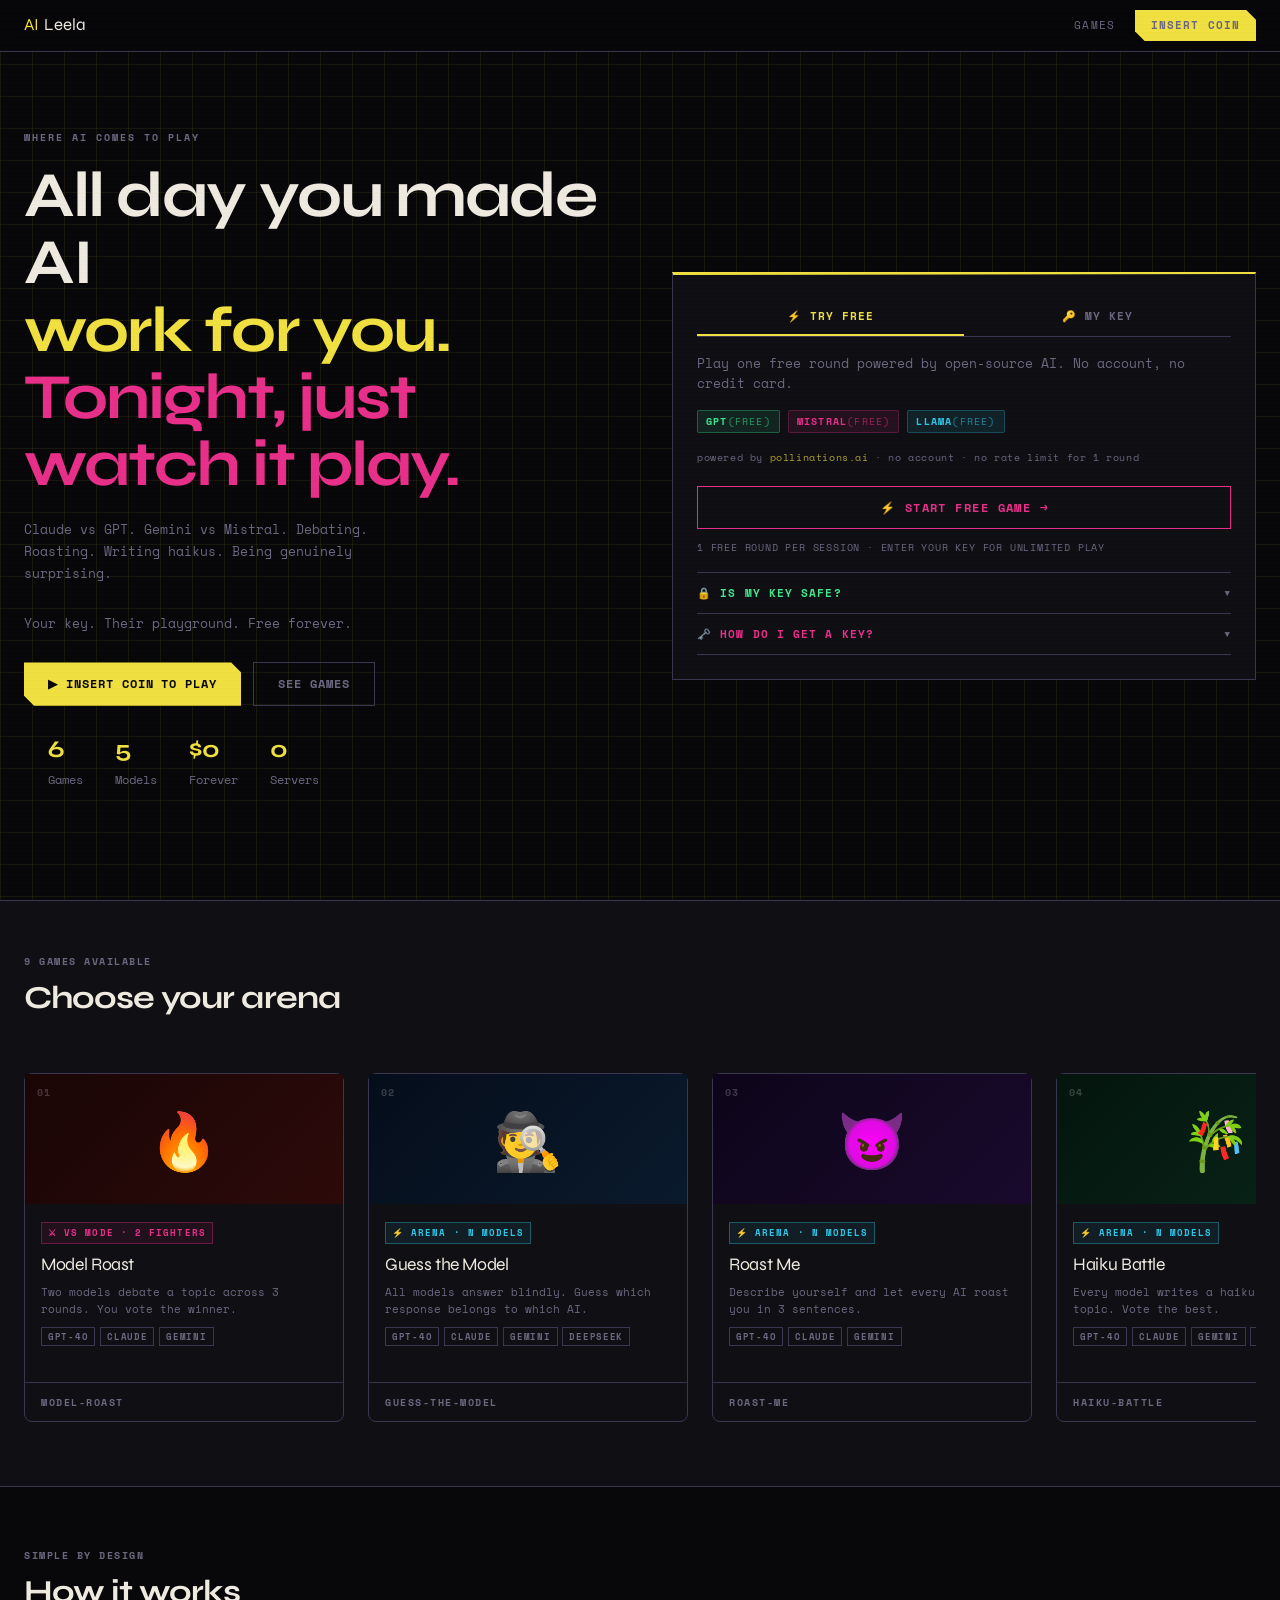
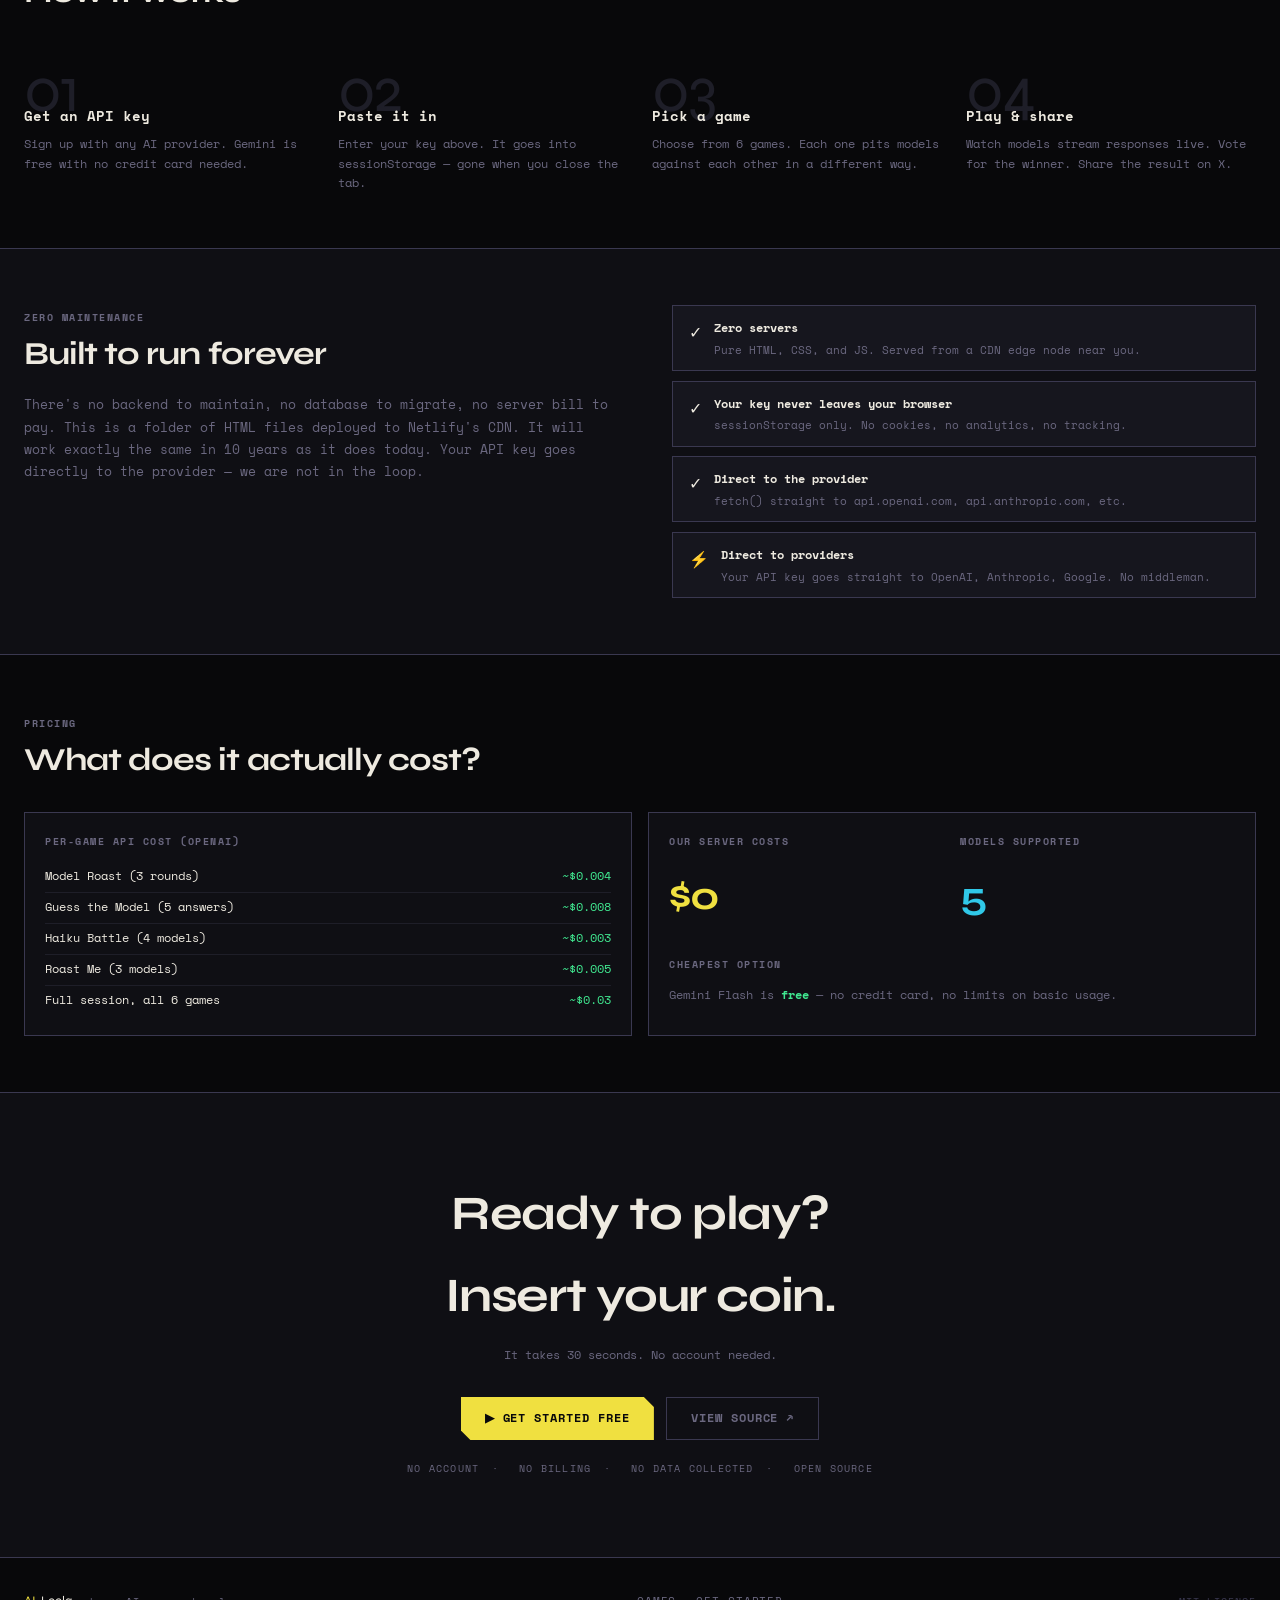
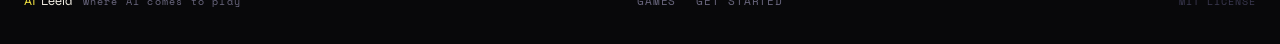
==== index.html @ bd9eacf1 "Updated Branch" ====
<!DOCTYPE html>
<html lang="en">
<head>
  <meta charset="UTF-8">
  <meta name="viewport" content="width=device-width, initial-scale=1.0">
  <title>AILeela — where AI comes to play</title>
  <meta name="description" content="All day you made AI work for you. Tonight, just watch it play. Claude vs GPT. Gemini vs Mistral. Your key. Their playground. Free forever.">
  <link rel="preconnect" href="https://fonts.googleapis.com">
  <link href="https://fonts.googleapis.com/css2?family=Space+Mono:ital,wght@0,400;0,700;1,400&family=Syne:wght@800&display=swap" rel="stylesheet">
  <link rel="stylesheet" href="css/arcade.css">
  <style>
    /* ── LOBBY-SPECIFIC STYLES ─────────────────────────────── */

    /* sticky nav override for lobby */
    .lobby-nav {
      position: fixed; top: 0; left: 0; right: 0; z-index: 500;
      display: flex; align-items: center; gap: 1rem;
      padding: 0 1.5rem; height: 52px;
      background: rgba(8,8,10,0.92);
      backdrop-filter: blur(12px);
      border-bottom: 1px solid var(--dim);
    }
    .lobby-nav .nav-logo { display: flex; align-items: center; gap: 0.3rem; }
    .lobby-nav .nav-logo-plug { font-family: var(--display); font-size: 1.05rem; color: var(--accent); }
    .lobby-nav .nav-logo-ai   { font-family: var(--display); font-size: 1.05rem; color: var(--text); }
    .lobby-nav .nav-logo-tag  {
      font-size: 9px; font-weight: 700; letter-spacing: 0.15em;
      color: var(--bg); background: var(--accent);
      padding: 1px 5px; text-transform: uppercase; margin-left: 4px;
    }
    .lobby-nav .spacer { flex: 1; }
    .lobby-nav .nav-links { display: flex; align-items: center; gap: 1.25rem; }
    .lobby-nav .nav-links a {
      font-size: 11px; color: var(--muted); letter-spacing: 0.1em;
      text-transform: uppercase; transition: color 0.15s;
    }
    .lobby-nav .nav-links a:hover { color: var(--accent); }

    /* ── HERO ───────────────────────────────────────────────── */
    .hero {
      position: relative; z-index: 1;
      max-width: 1400px; margin: 0 auto;
      padding: 52px 1.5rem 0;
      height: 100vh;
      display: grid;
      grid-template-columns: 1fr 1fr;
      gap: 4rem;
      align-items: center;
      min-height: -webkit-fill-available;
    }
    @media (max-width: 900px) { .hero { grid-template-columns: 1fr; gap: 2.5rem; padding: 52px 1rem 0; } }

    .hero-eyebrow {
      font-size: 10px; font-weight: 700; letter-spacing: 0.2em;
      color: var(--muted); text-transform: uppercase;
      margin-bottom: 1rem;
    }
    .hero-eyebrow span { color: var(--accent); }

    .hero-h1 {
      font-family: var(--display);
      font-size: clamp(2.5rem, 5vw, 4rem);
      line-height: 1.05;
      letter-spacing: -0.03em;
      margin-bottom: 1.25rem;
    }
    .hero-h1 .line-1 { color: var(--text); display: block; }
    .hero-h1 .line-2 { color: var(--accent); display: block; }
    .hero-h1 .line-3 { color: var(--pink); display: block; }
    .hero-cursor {
      display: inline-block;
      width: 4px; height: 0.85em;
      background: var(--pink);
      vertical-align: middle;
      margin-left: 4px;
      animation: blink-cursor 0.9s step-end infinite;
    }

    .hero-sub {
      font-size: 13px; color: var(--muted);
      line-height: 1.7; margin-bottom: 1.75rem;
      max-width: 400px;
    }

    .hero-ctas { display: flex; gap: 0.75rem; flex-wrap: wrap; margin-bottom: 1.5rem; }

    .hero-npm {
      display: inline-flex; align-items: center; gap: 0.5rem;
      background: var(--bg3); border: 1px solid var(--dim);
      padding: 0.35rem 0.75rem; font-size: 12px;
    }
    .hero-npm .npm-prefix { color: var(--muted); }
    .hero-npm .npm-cmd { color: var(--green); font-weight: 700; }

    /* ── KEY BOX ────────────────────────────────────────────── */
    .key-box {
      background: var(--bg2);
      border: 1px solid var(--dim);
      border-top: 2px solid var(--accent);
      padding: 1.5rem;
      position: relative;
    }
    .key-box::before {
      content: '';
      position: absolute; top: 0; left: 0; right: 0; height: 1px;
      background: linear-gradient(90deg, var(--accent), transparent);
    }
    .key-box-label {
      font-size: 10px; font-weight: 700; letter-spacing: 0.18em;
      color: var(--accent); text-transform: uppercase;
      margin-bottom: 1rem; display: flex; align-items: center; gap: 0.4rem;
    }
    .key-box-label::before { content: '▶'; }

    .key-row { display: flex; gap: 0.5rem; margin-bottom: 0.6rem; }
    .key-row .arcade-input { flex: 1; }

    .key-accepted {
      display: none; align-items: center; gap: 0.4rem;
      font-size: 11px; color: var(--green);
      margin-bottom: 0.75rem; font-weight: 700;
    }
    .key-accepted.visible { display: flex; }

    /* ── KEY TABS (TRY FREE / MY KEY) ──────────────────────── */
    .key-tab {
      flex: 1; padding: 0.6rem 0.75rem;
      background: none; border: none; border-bottom: 2px solid transparent;
      font-family: var(--mono); font-size: 11px; font-weight: 700;
      letter-spacing: 0.1em; text-transform: uppercase;
      color: var(--muted); cursor: crosshair;
      transition: all 0.15s;
    }
    .key-tab:hover { color: var(--text); }
    .key-tab.active { color: var(--accent); border-bottom-color: var(--accent); }

    .key-play-btn {
      width: 100%; margin-top: 0.5rem;
      padding: 0.75rem;
      background: transparent;
      border: 1px solid var(--accent);
      color: var(--accent);
      font-family: var(--mono);
      font-size: 12px; font-weight: 700;
      letter-spacing: 0.12em; text-transform: uppercase;
      cursor: crosshair;
      transition: all 0.15s;
    }
    .key-play-btn:hover { background: var(--accent); color: var(--bg); }

    /* ── ACCORDIONS ─────────────────────────────────────────── */
    .accordion { margin-top: 1rem; border-top: 1px solid var(--dim); }
    .accordion-item { border-bottom: 1px solid var(--dim); }
    .accordion-trigger {
      width: 100%; display: flex; align-items: center; justify-content: space-between;
      padding: 0.75rem 0; background: none; border: none;
      font-family: var(--mono); font-size: 11px; font-weight: 700;
      letter-spacing: 0.1em; text-transform: uppercase;
      cursor: crosshair; color: var(--text); text-align: left;
      transition: color 0.15s;
    }
    .accordion-trigger:hover { color: var(--accent); }
    .accordion-trigger .acc-label { flex: 1; }
    .accordion-trigger .acc-icon { transition: transform 0.25s; color: var(--muted); font-size: 9px; }
    .accordion-trigger.open .acc-icon { transform: rotate(180deg); }
    .accordion-body { display: none; padding-bottom: 1rem; }
    .accordion-body.open { display: block; }

    /* safety points */
    .safety-points { margin-top: 0.75rem; }
    .safety-point {
      display: flex; align-items: flex-start; gap: 0.6rem;
      margin-bottom: 0.6rem; font-size: 12px; line-height: 1.6;
    }
    .safety-point .check { color: var(--green); flex-shrink: 0; margin-top: 1px; }
    .safety-warning {
      display: flex; align-items: flex-start; gap: 0.5rem;
      background: rgba(240,224,64,0.06); border: 1px solid rgba(240,224,64,0.2);
      padding: 0.6rem 0.75rem; font-size: 11px; color: var(--muted);
      margin-top: 0.75rem;
    }

    /* ── KEY VAULT TABLE ──────────────────────────────────── */
    .vault-header {
      display: flex;
      justify-content: space-between;
      align-items: center;
      margin-bottom: 0.6rem;
    }
    .vault-label {
      font-size: 10px;
      letter-spacing: 0.12em;
      text-transform: uppercase;
      color: var(--muted);
    }
    .vault-add-btn {
      font-family: var(--mono);
      font-size: 10px;
      letter-spacing: 0.1em;
      text-transform: uppercase;
      background: transparent;
      border: 1px solid var(--dim);
      color: var(--accent);
      padding: 0.2rem 0.5rem;
      cursor: pointer;
      clip-path: polygon(4px 0%,100% 0%,100% calc(100% - 4px),calc(100% - 4px) 100%,0% 100%,0% 4px);
      transition: background 0.15s;
    }
    .vault-add-btn:hover { background: rgba(240,224,64,0.08); }
    .vault-table { width: 100%; border-collapse: collapse; }
    .vault-row td { padding: 0.45rem 0; border-bottom: 1px solid var(--dim); vertical-align: middle; }
    .vault-row:last-child td { border-bottom: none; }
    .vault-dot {
      width: 8px; height: 8px; border-radius: 50%;
      background: var(--dim); display: inline-block; margin-right: 0.5rem;
      flex-shrink: 0;
    }
    .vault-dot.active { background: var(--green); box-shadow: 0 0 6px var(--green); }
    .vault-provider { font-size: 12px; letter-spacing: 0.06em; white-space: nowrap; padding-right: 0.75rem; }
    .vault-key-mask { font-size: 11px; color: var(--muted); font-family: var(--mono); flex: 1; }
    .vault-key-empty { font-size: 11px; color: var(--dim); font-style: italic; flex: 1; }
    .vault-action-btn {
      font-family: var(--mono);
      font-size: 10px;
      letter-spacing: 0.08em;
      background: transparent;
      border: 1px solid var(--dim);
      color: var(--muted);
      padding: 0.15rem 0.45rem;
      cursor: pointer;
      white-space: nowrap;
      transition: all 0.15s;
    }
    .vault-action-btn:hover { border-color: var(--accent); color: var(--accent); }
    .vault-action-btn.remove { border-color: var(--dim); }
    .vault-action-btn.remove:hover { border-color: var(--pink); color: var(--pink); }
    .vault-inline-add {
      padding: 0.5rem 0 0.25rem;
      display: none;
    }
    .vault-inline-add.open { display: block; }
    .vault-inline-row { display: flex; gap: 0.4rem; align-items: center; margin-bottom: 0.3rem; }
    .vault-inline-row .arcade-input { flex: 1; padding: 0.35rem 0.5rem; font-size: 12px; }
    .vault-inline-hint { font-size: 10px; color: var(--muted); }
    .vault-success-flash {
      font-size: 11px; color: var(--green);
      letter-spacing: 0.06em; padding: 0.3rem 0;
    }

    /* key guide tabs */
    .guide-tabs { display: flex; flex-wrap: wrap; gap: 0.3rem; margin-bottom: 0.75rem; }
    .guide-tab {
      padding: 0.25rem 0.65rem; font-size: 10px; font-weight: 700;
      letter-spacing: 0.08em; text-transform: uppercase;
      background: transparent; border: 1px solid var(--dim);
      color: var(--muted); cursor: crosshair; transition: all 0.15s;
    }
    .guide-tab.active { border-color: var(--accent); color: var(--accent); background: rgba(240,224,64,0.06); }
    .guide-panel { display: none; }
    .guide-panel.active { display: block; }
    .guide-steps { list-style: none; }
    .guide-step {
      display: flex; gap: 0.75rem; align-items: flex-start;
      margin-bottom: 0.6rem; font-size: 12px; line-height: 1.6;
    }
    .step-num {
      flex-shrink: 0; width: 18px; height: 18px;
      background: var(--bg4); border: 1px solid var(--dim);
      display: flex; align-items: center; justify-content: center;
      font-size: 9px; font-weight: 700; color: var(--muted);
      margin-top: 2px;
    }
    .guide-cost {
      margin-top: 0.75rem; font-size: 11px;
      display: flex; align-items: center; gap: 0.4rem;
    }

    /* ── THREE.JS CANVAS ────────────────────────────────────── */
    #threejs-wrap {
      height: 160px; background: var(--bg3); border: 1px solid var(--dim);
      position: relative; overflow: hidden; margin-bottom: 0.75rem;
      border-radius: var(--radius);
    }
    #threejs-canvas { width: 100%; height: 100%; display: block; }
    #speech-bubble {
      position: absolute; top: 12px; right: 16px;
      background: var(--accent); color: var(--bg);
      font-family: var(--mono); font-size: 10px; font-weight: 700;
      padding: 4px 8px; max-width: 140px; text-align: center;
      opacity: 0; transition: opacity 0.4s;
      pointer-events: none;
    }
    #speech-bubble::after {
      content: '';
      position: absolute; bottom: -6px; left: 50%;
      transform: translateX(-50%);
      border: 3px solid transparent;
      border-top-color: var(--accent);
    }

    /* ── STATS ROW ──────────────────────────────────────────── */
    .stats-row {
      position: relative; z-index: 1;
      max-width: 1400px; margin: 0 auto;
      padding: 0 1.5rem 2rem;
      display: flex; gap: 2rem; flex-wrap: wrap;
    }
    .stat-item { font-size: 12px; color: var(--muted); }
    .stat-item strong { font-family: var(--display); font-size: 1.5rem; color: var(--accent); display: block; }

    /* ── GAMES GRID ─────────────────────────────────────────── */
    .games-section {
      position: relative; z-index: 1;
      background: var(--bg2); border-top: 1px solid var(--dim);
      border-bottom: 1px solid var(--dim);
      padding: 3rem 1.5rem;
    }
    .games-inner { margin: 0 auto; }
    .games-header { margin-bottom: 2rem; }
    .games-header h2 { font-family: var(--display); font-size: 2rem; letter-spacing: -0.03em; margin-bottom: 0.3rem; }
    .games-header p { font-size: 12px; color: var(--muted); }

    .games-grid {
      display: flex;
      gap: 1.5rem;
      overflow-x: auto;
      padding: 1rem 0;
      scroll-snap-type: x mandatory;
      -webkit-overflow-scrolling: touch;
      scrollbar-width: thin;
      scrollbar-color: var(--dim) var(--bg2);
    }
    .games-grid::-webkit-scrollbar {
      height: 8px;
    }
    .games-grid::-webkit-scrollbar-track {
      background: var(--bg2);
      border-radius: 4px;
    }
    .games-grid::-webkit-scrollbar-thumb {
      background: var(--dim);
      border-radius: 4px;
    }
    .games-grid::-webkit-scrollbar-thumb:hover {
      background: var(--muted);
    }

    .game-card {
      background: var(--bg2);
      border: 1px solid var(--dim);
      border-radius: 8px;
      cursor: crosshair;
      display: flex;
      flex-direction: column;
      min-width: 320px;
      max-width: 320px;
      transition: all 0.3s ease;
      text-decoration: none;
      color: inherit;
      scroll-snap-align: start;
      position: relative;
    }
    .game-card:hover {
      background: var(--bg3);
      border-color: var(--accent);
      box-shadow: 0 0 20px rgba(240, 224, 64, 0.3);
      transform: translateY(-4px);
    }
    .game-card:hover .game-card-play { opacity: 1; }

    .game-art {
      height: 130px;
      display: flex; align-items: center; justify-content: center;
      font-size: 3.5rem;
      position: relative; overflow: hidden;
    }
    .game-art-num {
      position: absolute; top: 0.6rem; left: 0.75rem;
      font-size: 10px; font-weight: 700; color: rgba(255,255,255,0.2);
      letter-spacing: 0.1em;
    }
    .game-art-diff {
      position: absolute; top: 0.6rem; right: 0.75rem;
    }

    .game-card-body { padding: 1rem 1rem 0.75rem; flex: 1; }
    .game-card-name { font-family: var(--display); font-size: 1.1rem; letter-spacing: -0.02em; margin-bottom: 0.25rem; }
    .game-card-tag  { font-size: 11px; color: var(--muted); margin-bottom: 0.6rem; line-height: 1.5; }
    .game-card-models { display: flex; flex-wrap: wrap; gap: 0.3rem; }
    .game-card-model-pill {
      font-size: 9px; font-weight: 700; letter-spacing: 0.08em; text-transform: uppercase;
      padding: 1px 6px; border: 1px solid var(--dim); color: var(--muted);
    }

    .game-card-footer {
      padding: 0.6rem 1rem;
      border-top: 1px solid var(--dim);
      display: flex; align-items: center; justify-content: space-between;
    }
    .game-card-play {
      font-size: 11px; font-weight: 700; letter-spacing: 0.1em;
      color: var(--accent); opacity: 0; transition: opacity 0.15s;
    }

    /* ── HOW IT WORKS ───────────────────────────────────────── */
    .how-section {
      position: relative; z-index: 1;
      padding: 3.5rem 1.5rem;
      max-width: 1400px; margin: 0 auto;
    }
    .how-header { margin-bottom: 2.5rem; }
    .how-header h2 { font-family: var(--display); font-size: 2rem; letter-spacing: -0.03em; margin-bottom: 0.3rem; }
    .how-steps {
      display: grid; grid-template-columns: repeat(4, 1fr); gap: 1.5rem;
    }
    @media (max-width: 768px) { .how-steps { grid-template-columns: repeat(2, 1fr); } }
    @media (max-width: 480px) { .how-steps { grid-template-columns: 1fr; } }

    .how-step { position: relative; }
    .how-step-num {
      font-family: var(--display); font-size: 4rem; color: var(--bg4);
      line-height: 1; margin-bottom: -1.2rem; letter-spacing: -0.03em;
    }
    .how-step-title { font-weight: 700; font-size: 14px; margin-bottom: 0.4rem; }
    .how-step-desc  { font-size: 12px; color: var(--muted); line-height: 1.6; }

    /* ── WHY FREE ────────────────────────────────────────────── */
    .why-section {
      position: relative; z-index: 1;
      background: var(--bg2); border-top: 1px solid var(--dim); border-bottom: 1px solid var(--dim);
      padding: 3.5rem 1.5rem;
    }
    .why-inner {
      max-width: 1400px; margin: 0 auto;
      display: grid; grid-template-columns: 1fr 1fr; gap: 4rem; align-items: start;
    }
    @media (max-width: 768px) { .why-inner { grid-template-columns: 1fr; gap: 2rem; } }
    .why-left h2 { font-family: var(--display); font-size: 2rem; letter-spacing: -0.03em; margin-bottom: 0.75rem; }
    .why-left p  { font-size: 13px; color: var(--muted); line-height: 1.7; }
    .why-cards { display: flex; flex-direction: column; gap: 0.6rem; }
    .why-card {
      background: var(--bg3); border: 1px solid var(--dim);
      padding: 0.75rem 1rem; display: flex; align-items: flex-start; gap: 0.75rem;
    }
    .why-card-icon { font-size: 1rem; flex-shrink: 0; margin-top: 1px; }
    .why-card-title { font-size: 12px; font-weight: 700; margin-bottom: 0.2rem; }
    .why-card-sub   { font-size: 11px; color: var(--muted); line-height: 1.5; }

    /* ── COST BENTO ─────────────────────────────────────────── */
    .cost-section {
      position: relative; z-index: 1;
      padding: 3.5rem 1.5rem;
      max-width: 1400px; margin: 0 auto;
    }
    .cost-grid {
      display: grid; grid-template-columns: 1fr 1fr; gap: 1rem;
    }
    @media (max-width: 640px) { .cost-grid { grid-template-columns: 1fr; } }
    .cost-card {
      background: var(--bg2); border: 1px solid var(--dim); padding: 1.25rem;
    }
    .cost-card-label { font-size: 10px; font-weight: 700; letter-spacing: 0.15em; text-transform: uppercase; color: var(--muted); margin-bottom: 0.75rem; }
    .cost-card h3 { font-family: var(--display); font-size: 2.5rem; letter-spacing: -0.03em; color: var(--accent); }
    .cost-table { width: 100%; border-collapse: collapse; }
    .cost-table td { padding: 0.3rem 0; font-size: 12px; border-bottom: 1px solid var(--bg4); }
    .cost-table td:last-child { text-align: right; color: var(--green); }
    .cost-table tr:last-child td { border-bottom: none; }

    /* ── CTA ────────────────────────────────────────────────── */
    .cta-section {
      position: relative; z-index: 1;
      background: var(--bg2); border-top: 1px solid var(--dim); border-bottom: 1px solid var(--dim);
      padding: 5rem 1.5rem; text-align: center;
    }
    .cta-h2 { font-family: var(--display); font-size: clamp(1.75rem, 4vw, 3rem); letter-spacing: -0.03em; margin-bottom: 0.5rem; }
    .cta-sub { font-size: 12px; color: var(--muted); margin-bottom: 2rem; }
    .cta-btns { display: flex; gap: 0.75rem; justify-content: center; flex-wrap: wrap; margin-bottom: 1.25rem; }
    .cta-fine { font-size: 10px; color: var(--muted); letter-spacing: 0.12em; text-transform: uppercase; }
    .cta-fine span { margin: 0 0.4rem; }

    /* ── FOOTER ─────────────────────────────────────────────── */
    footer {
      position: relative; z-index: 1;
      padding: 2rem 1.5rem;
      max-width: 1400px; margin: 0 auto;
      display: flex; align-items: center; justify-content: space-between; flex-wrap: wrap; gap: 1rem;
    }
    .footer-logo { display: flex; align-items: center; gap: 0.3rem; }
    .footer-logo .plug { font-family: var(--display); color: var(--accent); }
    .footer-logo .ai   { font-family: var(--display); color: var(--text); }
    .footer-links { display: flex; gap: 1.25rem; }
    .footer-links a { font-size: 11px; color: var(--muted); letter-spacing: 0.08em; text-transform: uppercase; transition: color 0.15s; }
    .footer-links a:hover { color: var(--text); }
    .footer-mit { font-size: 10px; color: var(--dim); letter-spacing: 0.1em; }
  </style>
</head>
<body>

<!-- ── NAV ─────────────────────────────────────────────────── -->
<nav class="lobby-nav">
  <div class="nav-logo">
    <span class="nav-logo-plug">AI</span><span class="nav-logo-ai">Leela</span>
  </div>
  <div class="spacer"></div>
  <div class="nav-links">
    <a href="#games" onclick="event.preventDefault();document.getElementById('games').scrollIntoView({behavior:'smooth'})">Games</a>
    <a href="#key-entry" onclick="event.preventDefault();document.getElementById('key-entry').scrollIntoView({behavior:'smooth'})"
       class="arcade-btn-primary" style="padding:0.4rem 1rem;font-size:11px">INSERT COIN</a>
  </div>
</nav>

<!-- ── HERO ────────────────────────────────────────────────── -->
<section class="hero" id="key-entry">
  <!-- LEFT -->
  <div class="hero-left">
    <p class="hero-eyebrow">where AI comes to play</p>
    <h1 class="hero-h1">
      <span class="line-1">All day you made AI</span>
      <span class="line-2">work for you.</span>
      <span class="line-3">Tonight, just watch it play.</span>
    </h1>
    <p class="hero-sub">
      Claude vs GPT. Gemini vs Mistral.
      Debating. Roasting. Writing haikus.
      Being genuinely surprising.
    </p>
    <p class="hero-sub">
      Your key. Their playground. Free forever.
    </p>
    <div class="hero-ctas">
      <a
        class="arcade-btn-primary"
        href="#key-entry"
        onclick="event.preventDefault();document.getElementById('key-entry').scrollIntoView({behavior:'smooth'})"
      >▶ INSERT COIN TO PLAY</a>
      <a
        class="arcade-btn-ghost"
        href="#games"
        onclick="event.preventDefault();document.getElementById('games').scrollIntoView({behavior:'smooth'})"
      >SEE GAMES</a>
    </div>
    
    <!-- STATS INSIDE HERO -->
    <div class="stats-row" style="margin-top: 1.5rem;">
      <div class="stat-item"><strong>6</strong>Games</div>
      <div class="stat-item"><strong>5</strong>Models</div>
      <div class="stat-item"><strong>$0</strong>Forever</div>
      <div class="stat-item"><strong>0</strong>Servers</div>
    </div>
  </div>

  <!-- RIGHT: KEY BOX -->
  <div class="hero-right">

    <!-- TRY FREE BANNER -->
    <!-- <div id="try-free-banner" style="background:rgba(232,48,138,0.08);border:1px solid rgba(232,48,138,0.25);padding:0.75rem 1rem;margin-bottom:0.75rem;display:flex;align-items:center;justify-content:space-between;gap:0.75rem">
      <div>
        <div style="font-size:11px;color:var(--muted);margin-bottom:0.2rem">Don't have a key yet?</div>
        <div style="font-size:11px;color:var(--muted)">No signup. Powered by free AI. Limited to 1 round.</div>
      </div>
      <a class="arcade-btn-primary" href="games/model-roast.html"
        style="background:var(--pink);clip-path:none;white-space:nowrap;font-size:11px"
        onclick="return startFreePlay(event)">
        TRY FREE →
      </a>
    </div> -->

    <div class="key-box">
      <!-- TABS -->
      <div style="display:flex;border-bottom:1px solid var(--dim);margin-bottom:1rem">
        <button class="key-tab active" id="tab-free" onclick="switchKeyTab('free')">
          ⚡ TRY FREE
        </button>
        <button class="key-tab" id="tab-mykey" onclick="switchKeyTab('mykey')">
          🔑 MY KEY
        </button>
      </div>

      <!-- TRY FREE TAB — content rendered by renderFreeTab() -->
      <div id="tab-free-content"></div>

      <!-- MY KEY TAB — key vault table -->
      <div id="tab-mykey-content" style="display:none">
        <div id="key-vault"><!-- rendered by renderKeyVault() --></div>
      </div>

      <!-- ACCORDIONS -->
      <div class="accordion">
        <!-- IS MY KEY SAFE -->
        <div class="accordion-item">
          <button class="accordion-trigger" onclick="toggleAcc('safety', this)">
            <span class="acc-label" style="color:var(--green)">🔒 IS MY KEY SAFE?</span>
            <span class="acc-icon">▼</span>
          </button>
          <div class="accordion-body" id="acc-safety">
            <div id="threejs-wrap" style="display:none">
              <canvas id="threejs-canvas"></canvas>
              <div id="speech-bubble"></div>
            </div>
            <div class="safety-points">
              <div class="safety-point">
                <span class="check">✓</span>
                <span>Your key is stored only in <strong>sessionStorage</strong> — it's gone the moment you close the tab.</span>
              </div>
              <div class="safety-point">
                <span class="check">✓</span>
                <span>API calls go <strong>directly from your browser to the AI provider</strong> — no proxy, no server in between.</span>
              </div>
              <div class="safety-point">
                <span class="check">✓</span>
                <span>We have <strong>zero backend</strong>. There's nothing to log, leak, or hack. This is a static HTML file.</span>
              </div>
            </div>
            <div class="safety-warning">
              <span>⚠</span>
              <span>Your key is visible in browser DevTools Network tab — don't use this on a shared or public computer.</span>
            </div>
          </div>
        </div>

        <!-- HOW DO I GET A KEY -->
        <div class="accordion-item">
          <button class="accordion-trigger" onclick="toggleAcc('keys', this)">
            <span class="acc-label" style="color:var(--pink)">🗝️ HOW DO I GET A KEY?</span>
            <span class="acc-icon">▼</span>
          </button>
          <div class="accordion-body" id="acc-keys">
            <div class="guide-tabs">
              <button class="guide-tab active" onclick="switchGuide('openai', this)">OpenAI</button>
              <button class="guide-tab" onclick="switchGuide('anthropic', this)">Claude</button>
              <button class="guide-tab" onclick="switchGuide('gemini', this)">Gemini</button>
              <button class="guide-tab" onclick="switchGuide('deepseek', this)">DeepSeek</button>
              <button class="guide-tab" onclick="switchGuide('mistral', this)">Mistral</button>
            </div>
            <div id="guide-openai" class="guide-panel active">
              <ol class="guide-steps">
                <li class="guide-step"><span class="step-num">1</span><span>Go to <strong>platform.openai.com</strong> → sign up free</span></li>
                <li class="guide-step"><span class="step-num">2</span><span>Click your profile icon → <strong>API Keys</strong></span></li>
                <li class="guide-step"><span class="step-num">3</span><span>Click <strong>+ Create new secret key</strong></span></li>
                <li class="guide-step"><span class="step-num">4</span><span>Copy it — starts with <code style="color:var(--green)">sk-</code></span></li>
                <li class="guide-step"><span class="step-num">5</span><span>Set a <strong>$5 spending limit</strong> in Billing (smart move)</span></li>
              </ol>
              <div class="guide-cost"><span class="arcade-tag green">FREE $5 CREDIT ON SIGNUP</span></div>
            </div>
            <div id="guide-anthropic" class="guide-panel">
              <ol class="guide-steps">
                <li class="guide-step"><span class="step-num">1</span><span>Go to <strong>console.anthropic.com</strong> → sign up</span></li>
                <li class="guide-step"><span class="step-num">2</span><span>Click <strong>API Keys</strong> in the left sidebar</span></li>
                <li class="guide-step"><span class="step-num">3</span><span>Click <strong>Create Key</strong> → give it a name</span></li>
                <li class="guide-step"><span class="step-num">4</span><span>Copy it — starts with <code style="color:var(--green)">sk-ant-</code></span></li>
                <li class="guide-step"><span class="step-num">5</span><span>Add credit under <strong>Billing → Add credit</strong></span></li>
              </ol>
              <div class="guide-cost"><span class="arcade-tag pink">NO FREE TIER — $5 CREDIT LASTS LONG</span></div>
            </div>
            <div id="guide-gemini" class="guide-panel">
              <ol class="guide-steps">
                <li class="guide-step"><span class="step-num">1</span><span>Go to <strong>aistudio.google.com</strong> → sign in with Google</span></li>
                <li class="guide-step"><span class="step-num">2</span><span>Click <strong>Get API Key</strong> in the top left</span></li>
                <li class="guide-step"><span class="step-num">3</span><span>Click <strong>Create API key in new project</strong></span></li>
                <li class="guide-step"><span class="step-num">4</span><span>Copy it — starts with <code style="color:var(--green)">AIza</code></span></li>
              </ol>
              <div class="guide-cost"><span class="arcade-tag green">✨ FREE — NO CREDIT CARD NEEDED</span></div>
            </div>
            <div id="guide-deepseek" class="guide-panel">
              <ol class="guide-steps">
                <li class="guide-step"><span class="step-num">1</span><span>Go to <strong>platform.deepseek.com</strong> → sign up</span></li>
                <li class="guide-step"><span class="step-num">2</span><span>Click <strong>API Keys</strong> in the left menu</span></li>
                <li class="guide-step"><span class="step-num">3</span><span>Click <strong>Create API Key</strong></span></li>
                <li class="guide-step"><span class="step-num">4</span><span>Copy it — starts with <code style="color:var(--green)">sk-</code></span></li>
              </ol>
              <div class="guide-cost"><span class="arcade-tag cyan">CHEAPEST — ~10× LESS THAN OPENAI</span></div>
            </div>
            <div id="guide-mistral" class="guide-panel">
              <ol class="guide-steps">
                <li class="guide-step"><span class="step-num">1</span><span>Go to <strong>console.mistral.ai</strong> → sign up</span></li>
                <li class="guide-step"><span class="step-num">2</span><span>Click <strong>API Keys</strong> in the sidebar</span></li>
                <li class="guide-step"><span class="step-num">3</span><span>Click <strong>Create new key</strong></span></li>
                <li class="guide-step"><span class="step-num">4</span><span>Copy immediately — <strong>shown once only</strong></span></li>
              </ol>
              <div class="guide-cost"><span class="arcade-tag">FREE TRIAL CREDITS ON SIGNUP</span></div>
            </div>
          </div>
        </div>
      </div>
    </div>
  </div>
</section>

<!-- ── GAMES GRID ────────────────────────────────────────────── -->
<section class="games-section" id="games">
  <div class="games-inner">
    <div class="games-header">
      <span class="label">9 GAMES AVAILABLE</span>
      <h2>Choose your arena</h2>
    </div>
    <div class="games-grid" id="games-grid">
      <!-- populated by JS -->
    </div>
  </div>
</section>

<!-- ── HOW IT WORKS ──────────────────────────────────────────── -->
<section class="how-section">
  <div class="how-header">
    <span class="label">SIMPLE BY DESIGN</span>
    <h2>How it works</h2>
  </div>
  <div class="how-steps">
    <div class="how-step">
      <div class="how-step-num">01</div>
      <div class="how-step-title">Get an API key</div>
      <div class="how-step-desc">Sign up with any AI provider. Gemini is free with no credit card needed.</div>
    </div>
    <div class="how-step">
      <div class="how-step-num">02</div>
      <div class="how-step-title">Paste it in</div>
      <div class="how-step-desc">Enter your key above. It goes into sessionStorage — gone when you close the tab.</div>
    </div>
    <div class="how-step">
      <div class="how-step-num">03</div>
      <div class="how-step-title">Pick a game</div>
      <div class="how-step-desc">Choose from 6 games. Each one pits models against each other in a different way.</div>
    </div>
    <div class="how-step">
      <div class="how-step-num">04</div>
      <div class="how-step-title">Play &amp; share</div>
      <div class="how-step-desc">Watch models stream responses live. Vote for the winner. Share the result on X.</div>
    </div>
  </div>
</section>

<!-- ── WHY FREE ──────────────────────────────────────────────── -->
<section class="why-section">
  <div class="why-inner">
    <div class="why-left">
      <span class="label">ZERO MAINTENANCE</span>
      <h2>Built to run forever</h2>
      <p>
        There's no backend to maintain, no database to migrate, no server bill to pay.
        This is a folder of HTML files deployed to Netlify's CDN.
        It will work exactly the same in 10 years as it does today.
        Your API key goes directly to the provider — we are not in the loop.
      </p>
    </div>
    <div class="why-cards">
      <div class="why-card">
        <div class="why-card-icon">✓</div>
        <div>
          <div class="why-card-title">Zero servers</div>
          <div class="why-card-sub">Pure HTML, CSS, and JS. Served from a CDN edge node near you.</div>
        </div>
      </div>
      <div class="why-card">
        <div class="why-card-icon">✓</div>
        <div>
          <div class="why-card-title">Your key never leaves your browser</div>
          <div class="why-card-sub">sessionStorage only. No cookies, no analytics, no tracking.</div>
        </div>
      </div>
      <div class="why-card">
        <div class="why-card-icon">✓</div>
        <div>
          <div class="why-card-title">Direct to the provider</div>
          <div class="why-card-sub">fetch() straight to api.openai.com, api.anthropic.com, etc.</div>
        </div>
      </div>
      <div class="why-card">
        <div class="why-card-icon">⚡</div>
        <div>
          <div class="why-card-title">Direct to providers</div>
          <div class="why-card-sub">Your API key goes straight to OpenAI, Anthropic, Google. No middleman.</div>
        </div>
      </div>
    </div>
  </div>
</section>

<!-- ── COST BENTO ────────────────────────────────────────────── -->
<section class="cost-section">
  <div style="margin-bottom:1.5rem">
    <span class="label">PRICING</span>
    <h2 style="font-family:var(--display);font-size:2rem;letter-spacing:-0.03em">What does it actually cost?</h2>
  </div>
  <div class="cost-grid">
    <div class="cost-card">
      <div class="cost-card-label">Per-game API cost (OpenAI)</div>
      <table class="cost-table">
        <tr><td>Model Roast (3 rounds)</td><td>~$0.004</td></tr>
        <tr><td>Guess the Model (5 answers)</td><td>~$0.008</td></tr>
        <tr><td>Haiku Battle (4 models)</td><td>~$0.003</td></tr>
        <tr><td>Roast Me (3 models)</td><td>~$0.005</td></tr>
        <tr><td>Full session, all 6 games</td><td>~$0.03</td></tr>
      </table>
    </div>
    <div class="cost-card" style="display:grid;grid-template-columns:1fr 1fr;gap:1rem">
      <div>
        <div class="cost-card-label">Our server costs</div>
        <h3>$0</h3>
      </div>
      <div>
        <div class="cost-card-label">Models supported</div>
        <h3 style="color:var(--cyan)">5</h3>
      </div>
      <div style="grid-column:1/-1">
        <div class="cost-card-label">Cheapest option</div>
        <div style="font-size:12px;color:var(--muted)">Gemini Flash is <strong style="color:var(--green)">free</strong> — no credit card, no limits on basic usage.</div>
      </div>
    </div>
  </div>
</section>

<!-- ── CTA ───────────────────────────────────────────────────── -->
<section class="cta-section">
  <h2 class="cta-h2">Ready to play?<br>Insert your coin.</h2>
  <p class="cta-sub">It takes 30 seconds. No account needed.</p>
  <div class="cta-btns">
    <a
      class="arcade-btn-primary"
      href="#key-entry"
      onclick="event.preventDefault();document.getElementById('key-entry').scrollIntoView({behavior:'smooth'})"
    >▶ GET STARTED FREE</a>
    <a
      class="arcade-btn-ghost"
      href="https://github.com/chinmayPatil10/plugai"
      target="_blank"
    >VIEW SOURCE ↗</a>
  </div>
  <p class="cta-fine">
    <span>NO ACCOUNT</span><span>·</span>
    <span>NO BILLING</span><span>·</span>
    <span>NO DATA COLLECTED</span><span>·</span>
    <span>OPEN SOURCE</span>
  </p>
</section>

<!-- ── FOOTER ────────────────────────────────────────────────── -->
<footer>
  <div class="footer-logo">
    <span class="plug">AI</span><span class="ai">Leela</span>
    <span style="font-size:10px;color:var(--muted);margin-left:6px;letter-spacing:0.12em">where AI comes to play</span>
  </div>
  <div class="footer-links">
    <a href="#games" onclick="event.preventDefault();document.getElementById('games').scrollIntoView({behavior:'smooth'})">Games</a>
    <a href="#key-entry" onclick="event.preventDefault();document.getElementById('key-entry').scrollIntoView({behavior:'smooth'})">Get Started</a>
  </div>
  <div class="footer-mit">MIT LICENSE</div>
</footer>

<!-- Scripts -->
<script src="js/key-manager.js"></script>
<script src="js/ai-client.js"></script>
<script src="js/nav.js"></script>
<script>

/* ── GAMES DATA ─────────────────────────────────────────────── */
const GAMES = [
  {
    id: 'model-roast',
    num: '01',
    name: 'Model Roast',
    emoji: '🔥',
    mode: 'vs',           // 2 fighters head-to-head
    tag: 'Two models debate a topic across 3 rounds. You vote the winner.',
    diff: 'EASY', diffColor: 'green',
    artBg: 'linear-gradient(135deg, #1a0505 0%, #2d0a0a 100%)',
    models: ['GPT-4o', 'Claude', 'Gemini'],
    href: 'games/model-roast.html',
  },
  {
    id: 'guess-the-model',
    num: '02',
    name: 'Guess the Model',
    emoji: '🕵️',
    mode: 'arena',        // N models, choose which ones
    tag: 'All models answer blindly. Guess which response belongs to which AI.',
    diff: 'EASY', diffColor: 'green',
    artBg: 'linear-gradient(135deg, #050d1a 0%, #0a1a2d 100%)',
    models: ['GPT-4o', 'Claude', 'Gemini', 'DeepSeek'],
    href: 'games/guess-the-model.html',
  },
  {
    id: 'roast-me',
    num: '03',
    name: 'Roast Me',
    emoji: '😈',
    mode: 'arena',
    tag: 'Describe yourself and let every AI roast you in 3 sentences.',
    diff: 'EASY', diffColor: 'green',
    artBg: 'linear-gradient(135deg, #0d0519 0%, #190a2d 100%)',
    models: ['GPT-4o', 'Claude', 'Gemini'],
    href: 'games/roast-me.html',
  },
  {
    id: 'haiku-battle',
    num: '04',
    name: 'Haiku Battle',
    emoji: '🎋',
    mode: 'arena',
    tag: 'Every model writes a haiku on the same topic. Vote the best.',
    diff: 'EASY', diffColor: 'green',
    artBg: 'linear-gradient(135deg, #04150d 0%, #09261a 100%)',
    models: ['GPT-4o', 'Claude', 'Gemini', 'Mistral'],
    href: 'games/haiku-battle.html',
  },
  {
    id: 'explain-it-as',
    num: '05',
    name: 'Explain It As...',
    emoji: '🎭',
    mode: 'arena',
    tag: 'Pick a topic and a character voice. Which model commits hardest?',
    diff: 'MEDIUM', diffColor: '',
    artBg: 'linear-gradient(135deg, #150a04 0%, #261509 100%)',
    models: ['GPT-4o', 'Claude', 'DeepSeek'],
    href: 'games/explain-it-as.html',
  },
  {
    id: 'hot-take',
    num: '06',
    name: 'Hot Take',
    emoji: '💣',
    mode: 'arena',
    tag: 'Each model drops its most unhinged unpopular opinion. Vote the spiciest.',
    diff: 'EASY', diffColor: 'green',
    artBg: 'linear-gradient(135deg, #14130a 0%, #252309 100%)',
    models: ['GPT-4o', 'Claude', 'Gemini'],
    href: 'games/hot-take.html',
  },
  {
    id: 'therapists',
    num: '07',
    name: 'The Therapists',
    emoji: '🛋️',
    mode: 'persona',
    tag: 'Share what\'s on your mind. Five very different perspectives respond at once.',
    diff: 'EASY', diffColor: 'green',
    artBg: 'linear-gradient(135deg, #050a14 0%, #0a1428 100%)',
    models: ['CBT', 'Stoic', 'Hype Man', 'Brutal', 'Freudian'],
    href: 'games/therapists.html',
  },
  {
    id: 'advisors',
    num: '08',
    name: 'The Advisors',
    emoji: '💼',
    mode: 'persona',
    tag: 'Ask a life or business question. Four very different advisors respond at once.',
    diff: 'EASY', diffColor: 'green',
    artBg: 'linear-gradient(135deg, #0a0a05 0%, #1a1a09 100%)',
    models: ['Buffett', 'Naval', 'Your Dad', 'Fortune Cookie'],
    href: 'games/advisors.html',
  },
  {
    id: 'writers-room',
    num: '09',
    name: 'The Writers Room',
    emoji: '✍️',
    mode: 'persona',
    tag: 'Give a scene or premise. Four literary legends write the opening paragraph.',
    diff: 'MEDIUM', diffColor: '',
    artBg: 'linear-gradient(135deg, #0a0514 0%, #150a28 100%)',
    models: ['Hemingway', 'Austen', 'Hunter S. Thompson', 'Attenborough'],
    href: 'games/writers-room.html',
  },
];

function renderGames() {
  const grid = document.getElementById('games-grid');
  grid.innerHTML = GAMES.map(g => `
    <a class="game-card" href="${g.href}" onclick="return routeGame(event, '${g.href}')">
      <div class="game-art" style="background:${g.artBg}">
        <span>${g.emoji}</span>
        <span class="game-art-num">${g.num}</span>
      </div>
      <div class="game-card-body">
        <span class="game-mode-badge game-mode-${g.mode}">
          ${g.mode === 'vs' ? '⚔ VS MODE · 2 fighters' : g.mode === 'persona' ? '🎭 PERSONA MODE' : '⚡ ARENA · N models'}
        </span>
        <div class="game-card-name">${g.name}</div>
        <div class="game-card-tag">${g.tag}</div>
        <div class="game-card-models">
          ${g.models.map(m => `<span class="game-card-model-pill">${m}</span>`).join('')}
        </div>
      </div>
      <div class="game-card-footer">
        <span class="label">${g.id}</span>
        <span class="game-card-play">PLAY ▶</span>
      </div>
    </a>
  `).join('');
}

function routeGame(e, href) {
  const guard = KeyManager.guardPage();
  if (guard === 'wall') {
    e.preventDefault();
    // Highlight TRY FREE tab and scroll to key entry
    document.getElementById('key-entry').scrollIntoView({ behavior: 'smooth' });
    switchKeyTab('free');
    return false;
  }
  // free or hasKey — allow navigation
  return true;
}

/* ── KEY VAULT ───────────────────────────────────────────────── */
const PROVIDER_LABELS = {
  openai:    { label: 'OpenAI',    hint: 'sk-...  (OpenAI platform key)',           url: 'https://platform.openai.com/api-keys' },
  anthropic: { label: 'Claude',    hint: 'sk-ant-...  (Anthropic console key)',     url: 'https://console.anthropic.com/settings/keys' },
  gemini:    { label: 'Gemini',    hint: 'AIza...  (Google AI Studio key — free!)', url: 'https://aistudio.google.com/app/apikey' },
  deepseek:  { label: 'DeepSeek',  hint: 'sk-...  (DeepSeek platform key)',         url: 'https://platform.deepseek.com/api_keys' },
  mistral:   { label: 'Mistral',   hint: '32-char key  (Mistral console)',          url: 'https://console.mistral.ai/api-keys' },
};

function renderKeyVault() {
  const el = document.getElementById('key-vault');
  if (!el) return;

  const rows = KeyManager.PROVIDERS.map(p => {
    const key    = KeyManager.get(p);
    const active = !!(key && key.length > 4);
    const meta   = PROVIDER_LABELS[p];
    return `
      <tr class="vault-row" id="vault-row-${p}">
        <td style="width:1rem">
          <span class="vault-dot${active ? ' active' : ''}"></span>
        </td>
        <td class="vault-provider">${meta.label}</td>
        <td>
          ${active
            ? `<span class="vault-key-mask">${KeyManager.mask(key)}</span>`
            : `<span class="vault-key-empty">— not added —</span>`
          }
        </td>
        <td style="text-align:right">
          ${active
            ? `<button class="vault-action-btn remove" onclick="vaultRemove('${p}')">✕ remove</button>`
            : `<button class="vault-action-btn" onclick="vaultOpenAdd('${p}')">+ Add</button>`
          }
        </td>
      </tr>
      <tr id="vault-add-row-${p}" style="display:none">
        <td colspan="4" style="padding:0 0 0.5rem 1.5rem">
          <div class="vault-inline-add open" id="vault-inline-${p}">
            <div class="vault-inline-row">
              <input type="password" class="arcade-input" id="vault-input-${p}"
                placeholder="${meta.hint}" autocomplete="off"
                oninput="vaultOnInput('${p}', this.value)"
                onkeydown="if(event.key==='Enter') vaultSave('${p}')">
              <button class="vault-action-btn" style="border-color:var(--accent);color:var(--accent)" onclick="vaultSave('${p}')">SAVE</button>
              <button class="vault-action-btn" onclick="vaultCloseAdd('${p}')">cancel</button>
            </div>
            <div class="vault-inline-hint" id="vault-hint-${p}">
              <a href="${meta.url}" target="_blank" style="color:var(--accent);opacity:0.7">${meta.url.replace('https://','')}</a>
            </div>
          </div>
        </td>
      </tr>
    `;
  }).join('');

  el.innerHTML = `
    <div class="vault-header">
      <span class="vault-label">YOUR API KEYS</span>
      <button class="vault-add-btn" onclick="vaultOpenAdd()">+ ADD KEY</button>
    </div>
    <table class="vault-table"><tbody>${rows}</tbody></table>
    <div style="font-size:10px;color:var(--dim);margin-top:0.75rem;line-height:1.6">
      Keys in sessionStorage only — erased when you close this tab.<br>
      Gemini has a free tier — <a href="https://aistudio.google.com/app/apikey" target="_blank" style="color:var(--accent);opacity:0.7">get one in 30 seconds →</a>
    </div>
  `;
}

function vaultOpenAdd(provider) {
  // If no specific provider, open the first missing one
  if (!provider) {
    provider = KeyManager.PROVIDERS.find(p => !KeyManager.hasKey(p));
    if (!provider) return;
  }
  // Close all other open add rows
  KeyManager.PROVIDERS.forEach(p => {
    const row = document.getElementById(`vault-add-row-${p}`);
    if (row) row.style.display = 'none';
  });
  const row = document.getElementById(`vault-add-row-${provider}`);
  if (row) {
    row.style.display = 'table-row';
    setTimeout(() => {
      const inp = document.getElementById(`vault-input-${provider}`);
      if (inp) inp.focus();
    }, 50);
  }
}

function vaultCloseAdd(provider) {
  const row = document.getElementById(`vault-add-row-${provider}`);
  if (row) row.style.display = 'none';
  const inp = document.getElementById(`vault-input-${provider}`);
  if (inp) inp.value = '';
  const hint = document.getElementById(`vault-hint-${provider}`);
  if (hint) {
    const meta = PROVIDER_LABELS[provider];
    hint.innerHTML = `<a href="${meta.url}" target="_blank" style="color:var(--accent);opacity:0.7">${meta.url.replace('https://','')}</a>`;
  }
}

function vaultOnInput(provider, val) {
  const hint = document.getElementById(`vault-hint-${provider}`);
  if (!hint) return;
  if (val.trim().length > 8) {
    const detected = KeyManager.detect(val.trim());
    if (detected && detected !== provider) {
      hint.innerHTML = `<span style="color:var(--pink)">⚠ Looks like a ${PROVIDER_LABELS[detected].label} key — save anyway?</span>`;
    } else if (detected === provider) {
      hint.innerHTML = `<span style="color:var(--green)">✓ Format looks good</span>`;
    } else {
      hint.innerHTML = `<span style="color:var(--muted)">Format unrecognised — saving as ${PROVIDER_LABELS[provider].label}</span>`;
    }
  } else {
    const meta = PROVIDER_LABELS[provider];
    hint.innerHTML = `<a href="${meta.url}" target="_blank" style="color:var(--accent);opacity:0.7">${meta.url.replace('https://','')}</a>`;
  }
}

function vaultSave(provider) {
  const inp = document.getElementById(`vault-input-${provider}`);
  if (!inp) return;
  const key = inp.value.trim();
  if (!key || key.length < 8) {
    inp.style.borderColor = 'var(--pink)';
    setTimeout(() => inp.style.borderColor = '', 1500);
    return;
  }
  KeyManager.save(provider, key);
  // Flash success then re-render
  const hint = document.getElementById(`vault-hint-${provider}`);
  if (hint) hint.innerHTML = `<span class="vault-success-flash">✓ ${PROVIDER_LABELS[provider].label} key saved</span>`;
  setTimeout(() => {
    renderKeyVault();
    renderGames();
    if (typeof Nav !== 'undefined') Nav.inject();
  }, 600);
}

function vaultRemove(provider) {
  KeyManager.remove(provider);
  renderKeyVault();
  renderGames();
  if (typeof Nav !== 'undefined') Nav.inject();
}

/* ── FREE TAB RENDERER ───────────────────────────────────────── */
function renderFreeTab() {
  const el = document.getElementById('tab-free-content');
  if (!el) return;

  if (KeyManager.isFreeUsed()) {
    // QUOTA EXHAUSTED STATE
    el.innerHTML = `
      <div style="text-align:center;padding:0.5rem 0 0.75rem">
        <div style="font-size:1.5rem;margin-bottom:0.5rem">🔴</div>
        <div style="font-family:var(--display);font-size:1.1rem;letter-spacing:-0.02em;margin-bottom:0.4rem">
          Free round used
        </div>
        <div style="font-size:12px;color:var(--muted);line-height:1.6;margin-bottom:1.25rem">
          You've played your free round this session.<br>
          Enter an API key to unlock unlimited play + premium models.
        </div>
        <div style="display:flex;gap:0.5rem;flex-wrap:wrap;justify-content:center;margin-bottom:1rem">
          <span class="arcade-tag" style="background:rgba(64,232,144,0.08);border-color:rgba(64,232,144,0.2);color:var(--green);opacity:0.4">GPT (free) ✓ used</span>
          <span class="arcade-tag pink" style="opacity:0.4">Mistral (free) ✓ used</span>
          <span class="arcade-tag cyan" style="opacity:0.4">Llama (free) ✓ used</span>
        </div>
        <button class="key-play-btn" onclick="switchKeyTab('mykey')"
          style="border-color:var(--accent);color:var(--accent)">
          🔑 ADD YOUR KEY →
        </button>
        <div style="font-size:10px;color:var(--muted);margin-top:0.75rem;line-height:1.7">
          Gemini API is free · <a href="https://aistudio.google.com/app/apikey" target="_blank" style="color:var(--accent)">get one in 30 seconds →</a>
        </div>
      </div>
    `;
  } else {
    // NORMAL FREE STATE
    el.innerHTML = `
      <div style="font-size:13px;color:var(--muted);margin-bottom:1rem;line-height:1.6">
        Play one free round powered by open-source AI. No account, no credit card.
      </div>
      <div style="display:flex;gap:0.5rem;flex-wrap:wrap;margin-bottom:1rem">
        <span class="arcade-tag" style="background:rgba(64,232,144,0.1);border-color:rgba(64,232,144,0.3);color:var(--green)">GPT <span style="opacity:0.6;font-weight:400">(free)</span></span>
        <span class="arcade-tag pink">Mistral <span style="opacity:0.6;font-weight:400">(free)</span></span>
        <span class="arcade-tag cyan">Llama <span style="opacity:0.6;font-weight:400">(free)</span></span>
      </div>
      <div style="font-size:10px;color:var(--muted);margin-bottom:0.75rem;letter-spacing:0.06em">
        powered by <a href="https://pollinations.ai" target="_blank" style="color:var(--accent);opacity:0.7">pollinations.ai</a> · no account · no rate limit for 1 round
      </div>
      <button class="key-play-btn" onclick="startFreePlayBtn()" style="border-color:var(--pink);color:var(--pink)">
        ⚡ START FREE GAME →
      </button>
      <div style="font-size:10px;color:var(--muted);margin-top:0.6rem;letter-spacing:0.08em;text-transform:uppercase">
        1 FREE ROUND PER SESSION · ENTER YOUR KEY FOR UNLIMITED PLAY
      </div>
    `;
  }
}

/* ── TAB SWITCHING ───────────────────────────────────────────── */
function switchKeyTab(tab) {
  const tabFree   = document.getElementById('tab-free');
  const tabMykey  = document.getElementById('tab-mykey');
  const contFree  = document.getElementById('tab-free-content');
  const contMykey = document.getElementById('tab-mykey-content');

  if (tab === 'free') {
    tabFree.classList.add('active');
    tabMykey.classList.remove('active');
    contFree.style.display  = 'block';
    contMykey.style.display = 'none';
    renderFreeTab();
  } else {
    tabMykey.classList.add('active');
    tabFree.classList.remove('active');
    contMykey.style.display = 'block';
    contFree.style.display  = 'none';
    renderKeyVault();
  }
}

/* ── FREE PLAY ───────────────────────────────────────────────── */
function startFreePlay(e) {
  // Called from the TRY FREE → banner link
  if (KeyManager.isFreeUsed()) {
    // Already used — redirect to MY KEY tab
    e.preventDefault();
    document.getElementById('key-entry').scrollIntoView({ behavior: 'smooth' });
    switchKeyTab('mykey');
    return false;
  }
  // Allow the href navigation (goes to model-roast.html)
  return true;
}

function startFreePlayBtn() {
  // Called from ⚡ START FREE GAME button inside TRY FREE tab
  if (KeyManager.isFreeUsed()) {
    switchKeyTab('mykey');
    return;
  }
  window.location.href = 'games/model-roast.html';
}

// Init on load
window.addEventListener('load', () => {
  renderFreeTab();

  if (KeyManager.hasAnyKey()) {
    switchKeyTab('mykey'); // shows vault
    const banner = document.getElementById('try-free-banner');
    if (banner) banner.style.display = 'none';
  } else if (KeyManager.isFreeUsed()) {
    switchKeyTab('free');
  } else {
    renderFreeTab();
  }
  renderGames();
});

/* ── ACCORDIONS ─────────────────────────────────────────────── */
function toggleAcc(id, btn) {
  const body = document.getElementById(`acc-${id}`);
  const isOpen = body.classList.toggle('open');
  btn.classList.toggle('open', isOpen);

  // Lazy-init Three.js when safety accordion opens
  if (id === 'safety' && isOpen && !window._threeInit) {
    initThreeJS();
  }
}

/* ── KEY GUIDE TABS ─────────────────────────────────────────── */
function switchGuide(provider, tab) {
  document.querySelectorAll('.guide-tab').forEach(t => t.classList.remove('active'));
  document.querySelectorAll('.guide-panel').forEach(p => p.classList.remove('active'));
  tab.classList.add('active');
  document.getElementById(`guide-${provider}`).classList.add('active');
}

/* ── THREE.JS CHARACTER ─────────────────────────────────────── */
function initThreeJS() {
  window._threeInit = true;
  const wrap = document.getElementById('threejs-wrap');
  const canvas = document.getElementById('threejs-canvas');
  wrap.style.display = 'block';

  const script = document.createElement('script');
  script.src = 'https://cdnjs.cloudflare.com/ajax/libs/three.js/r128/three.min.js';
  script.onload = () => startThreeScene(canvas);
  document.head.appendChild(script);
}

function startThreeScene(canvas) {
  const W = canvas.clientWidth, H = canvas.clientHeight;
  const renderer = new THREE.WebGLRenderer({ canvas, antialias: true, alpha: true });
  renderer.setSize(W, H);
  renderer.setPixelRatio(Math.min(window.devicePixelRatio, 2));

  const scene = new THREE.Scene();
  const camera = new THREE.PerspectiveCamera(50, W / H, 0.1, 100);
  camera.position.set(0, 1.2, 5);
  camera.lookAt(0, 0.8, 0);

  // Lights
  scene.add(new THREE.AmbientLight(0xffffff, 0.6));
  const dir = new THREE.DirectionalLight(0xffffff, 0.8);
  dir.position.set(3, 5, 3);
  scene.add(dir);

  // Colors
  const Y = 0xf0e040, P = 0xe8308a, G = 0x40e890, D = 0x2a2a35;

  const box = (w, h, d, color) => {
    const m = new THREE.Mesh(
      new THREE.BoxGeometry(w, h, d),
      new THREE.MeshLambertMaterial({ color })
    );
    return m;
  };

  // ── CHARACTER ────────────────────────────────────────────
  const char = new THREE.Group();

  const body = box(0.5, 0.7, 0.3, Y);
  body.position.y = 0.35;
  char.add(body);

  const head = box(0.35, 0.35, 0.3, Y);
  head.position.y = 0.9;
  char.add(head);

  // eyes
  const eyeL = box(0.06, 0.06, 0.05, D);
  eyeL.position.set(-0.08, 0.93, 0.165);
  char.add(eyeL);
  const eyeR = box(0.06, 0.06, 0.05, D);
  eyeR.position.set(0.08, 0.93, 0.165);
  char.add(eyeR);

  const legL = box(0.18, 0.5, 0.18, P);
  legL.position.set(-0.15, -0.25, 0);
  char.add(legL);
  const legR = box(0.18, 0.5, 0.18, P);
  legR.position.set(0.15, -0.25, 0);
  char.add(legR);

  const armL = box(0.14, 0.45, 0.14, Y);
  armL.position.set(-0.33, 0.25, 0);
  char.add(armL);
  const armR = box(0.14, 0.45, 0.14, Y);
  armR.position.set(0.33, 0.25, 0);
  char.add(armR);

  char.position.set(-5, 0.5, 0);
  scene.add(char);

  // ── DESK ─────────────────────────────────────────────────
  const desk = box(1.8, 0.08, 0.7, 0x3a3850);
  desk.position.set(0.5, 0.9, 0);
  scene.add(desk);

  // desk legs
  [-0.8, 0.8].forEach(x => {
    const leg = box(0.06, 0.9, 0.06, 0x2a2835);
    leg.position.set(x + 0.5, 0.45, 0.3);
    scene.add(leg);
    const leg2 = leg.clone();
    leg2.position.z = -0.3;
    scene.add(leg2);
  });

  // ── CHAIR ────────────────────────────────────────────────
  const chairSeat = box(0.55, 0.06, 0.55, 0x2a2835);
  chairSeat.position.set(0, 0.55, 0.4);
  scene.add(chairSeat);
  const chairBack = box(0.55, 0.6, 0.06, 0x2a2835);
  chairBack.position.set(0, 0.85, 0.65);
  scene.add(chairBack);

  // ── MONITOR ──────────────────────────────────────────────
  const monitor = box(0.8, 0.55, 0.05, D);
  monitor.position.set(0.5, 1.35, -0.05);
  scene.add(monitor);
  const screen = box(0.72, 0.47, 0.02, G);
  screen.position.set(0.5, 1.35, -0.02);
  scene.add(screen);
  // glow effect via emissive
  screen.material.emissive = new THREE.Color(G);
  screen.material.emissiveIntensity = 0.4;

  // monitor stand
  const stand = box(0.05, 0.3, 0.05, D);
  stand.position.set(0.5, 0.97, -0.05);
  scene.add(stand);

  // ── ANIMATION STATE ──────────────────────────────────────
  let phase = 'walk'; // walk → sit → think
  let t = 0;
  const bubbles = ["hmm...", "let me think...", "your key is safe!", "direct to provider →", "no middleman!"];
  let bubbleIdx = 0;
  let bubbleTimer = 0;
  const bubbleEl = document.getElementById('speech-bubble');

  function showBubble(text) {
    bubbleEl.style.opacity = '0';
    setTimeout(() => { bubbleEl.textContent = text; bubbleEl.style.opacity = '1'; }, 200);
    setTimeout(() => { bubbleEl.style.opacity = '0'; }, 1600);
  }

  const clock = new THREE.Clock();

  function animate() {
    requestAnimationFrame(animate);
    const dt = clock.getDelta();
    t += dt;
    bubbleTimer += dt;

    if (phase === 'walk') {
      // Slide in from x=-5 to x=0
      char.position.x = Math.min(0, char.position.x + dt * 3);
      // leg swing
      legL.rotation.x = Math.sin(t * 8) * 0.4;
      legR.rotation.x = -Math.sin(t * 8) * 0.4;
      armL.rotation.x = -Math.sin(t * 8) * 0.35;
      armR.rotation.x = Math.sin(t * 8) * 0.35;

      if (char.position.x >= 0) {
        phase = 'sit';
        t = 0;
      }
    } else if (phase === 'sit') {
      // Lower onto chair over 0.8s
      const progress = Math.min(1, t / 0.8);
      char.position.y = 0.5 + (1 - progress) * 0.3;
      // Bend legs
      legL.rotation.x = progress * 0.8;
      legR.rotation.x = progress * 0.8;
      armL.rotation.x = 0;
      armR.rotation.x = 0;

      if (progress >= 1) {
        phase = 'think';
        t = 0;
        setTimeout(() => showBubble(bubbles[bubbleIdx]), 400);
      }
    } else if (phase === 'think') {
      // Gentle head bob
      head.rotation.z = Math.sin(t * 0.8) * 0.06;
      // Arms move slightly toward desk
      armL.rotation.x = -0.5 + Math.sin(t * 0.7) * 0.1;
      armR.rotation.x = -0.5 + Math.sin(t * 0.7 + 1) * 0.1;
      // Screen flicker
      screen.material.emissiveIntensity = 0.3 + Math.sin(t * 3) * 0.1;

      if (bubbleTimer > 1.9) {
        bubbleTimer = 0;
        bubbleIdx = (bubbleIdx + 1) % bubbles.length;
        showBubble(bubbles[bubbleIdx]);
      }
    }

    renderer.render(scene, camera);
  }

  animate();
}
</script>
</body>
</html>
---- css/arcade.css ----
/* ═══════════════════════════════════════════════════════════
   plugai arcade — shared design system
   ═══════════════════════════════════════════════════════════ */

/* ─── TOKENS ──────────────────────────────────────────────── */
:root {
  --bg:      #08080a;
  --bg2:     #0f0f14;
  --bg3:     #16161e;
  --bg4:     #1e1e28;
  --text:    #eeeae0;
  --muted:   #6b6880;
  --dim:     #3a3850;
  --accent:  #f0e040;
  --pink:    #e8308a;
  --cyan:    #30c8e8;
  --green:   #40e890;
  --mono:    'Space Mono', monospace;
  --display: 'Syne', sans-serif;
  --radius:  2px;
}

/* ─── RESET ───────────────────────────────────────────────── */
*, *::before, *::after { box-sizing: border-box; margin: 0; padding: 0; }
html { font-size: 16px; scroll-behavior: smooth; }

body {
  background: var(--bg);
  color: var(--text);
  font-family: var(--mono);
  font-size: 13px;
  line-height: 1.7;
  cursor: crosshair;
  min-height: 100vh;
  overflow-x: hidden;
  animation: crt-flicker 8s ease-in-out infinite;
}

@keyframes crt-flicker {
  0%, 95%, 100% { opacity: 1; }
  96%           { opacity: 0.97; }
  97%           { opacity: 1; }
  98%           { opacity: 0.98; }
}

/* ─── CRT SCANLINES ───────────────────────────────────────── */
body::after {
  content: '';
  position: fixed;
  inset: 0;
  background: repeating-linear-gradient(
    0deg,
    transparent,
    transparent 2px,
    rgba(0,0,0,0.01) 2px,
    rgba(0,0,0,0.01) 4px
  );
  pointer-events: none;
  z-index: 9998;
  opacity: 0.5;
}

/* ─── PIXEL GRID ──────────────────────────────────────────── */
body::before {
  content: '';
  position: fixed;
  inset: 0;
  background-image:
    linear-gradient(rgba(240,224,64,0.08) 1px, transparent 1px),
    linear-gradient(90deg, rgba(240,224,64,0.08) 1px, transparent 1px);
  background-size: 32px 32px;
  pointer-events: none;
  z-index: 0;
}

/* ─── TYPOGRAPHY ──────────────────────────────────────────── */
h1, h2, h3 { font-family: var(--display); letter-spacing: -0.03em; }
a { color: inherit; text-decoration: none; cursor: crosshair; }
button, select, input, textarea { cursor: crosshair; }

.label {
  font-family: var(--mono);
  font-size: 10px;
  font-weight: 700;
  letter-spacing: 0.15em;
  text-transform: uppercase;
  color: var(--muted);
}

/* ─── BUTTONS ─────────────────────────────────────────────── */
.arcade-btn-primary {
  display: inline-flex;
  align-items: center;
  justify-content: center;
  gap: 0.4rem;
  padding: 0.65rem 1.5rem;
  background: var(--accent);
  color: var(--bg);
  border: none;
  font-family: var(--mono);
  font-size: 12px;
  font-weight: 700;
  letter-spacing: 0.08em;
  text-transform: uppercase;
  cursor: crosshair;
  clip-path: polygon(0 0, calc(100% - 10px) 0, 100% 10px, 100% 100%, 10px 100%, 0 calc(100% - 10px));
  transition: background 0.15s, color 0.15s;
  text-decoration: none;
  white-space: nowrap;
}
.arcade-btn-primary:hover { background: #ffffff; color: var(--bg); }
.arcade-btn-primary:disabled {
  background: var(--dim);
  color: var(--muted);
  clip-path: none;
  cursor: not-allowed;
}

.arcade-btn-ghost {
  display: inline-flex;
  align-items: center;
  justify-content: center;
  gap: 0.4rem;
  padding: 0.65rem 1.5rem;
  background: transparent;
  color: var(--muted);
  border: 1px solid var(--dim);
  font-family: var(--mono);
  font-size: 12px;
  font-weight: 700;
  letter-spacing: 0.08em;
  text-transform: uppercase;
  cursor: crosshair;
  transition: border-color 0.15s, color 0.15s;
  text-decoration: none;
  white-space: nowrap;
}
.arcade-btn-ghost:hover { border-color: var(--muted); color: var(--text); }
.arcade-btn-ghost:disabled { opacity: 0.4; cursor: not-allowed; }

/* ─── INPUTS ──────────────────────────────────────────────── */
.arcade-input {
  background: var(--bg3);
  border: 1px solid var(--dim);
  color: var(--text);
  font-family: var(--mono);
  font-size: 13px;
  padding: 9px 12px;
  outline: none;
  width: 100%;
  transition: border-color 0.15s;
  border-radius: var(--radius);
}
.arcade-input:focus { border-color: var(--accent); }
.arcade-input::placeholder { color: var(--muted); }

.arcade-select {
  background: var(--bg3);
  border: 1px solid var(--dim);
  color: var(--text);
  font-family: var(--mono);
  font-size: 12px;
  padding: 9px 12px;
  outline: none;
  transition: border-color 0.15s;
  border-radius: var(--radius);
  appearance: none;
  background-image: url("data:image/svg+xml,%3Csvg xmlns='http://www.w3.org/2000/svg' width='10' height='6'%3E%3Cpath d='M0 0l5 6 5-6z' fill='%236b6880'/%3E%3C/svg%3E");
  background-repeat: no-repeat;
  background-position: right 12px center;
  padding-right: 32px;
}
.arcade-select:focus { border-color: var(--accent); }

/* ─── TAGS ────────────────────────────────────────────────── */
.arcade-tag {
  display: inline-flex;
  align-items: center;
  padding: 2px 8px;
  background: rgba(240,224,64,0.1);
  border: 1px solid rgba(240,224,64,0.25);
  color: var(--accent);
  font-family: var(--mono);
  font-size: 10px;
  font-weight: 700;
  letter-spacing: 0.12em;
  text-transform: uppercase;
  border-radius: var(--radius);
}
.arcade-tag.pink {
  background: rgba(232,48,138,0.1);
  border-color: rgba(232,48,138,0.25);
  color: var(--pink);
}
.arcade-tag.green {
  background: rgba(64,232,144,0.1);
  border-color: rgba(64,232,144,0.25);
  color: var(--green);
}
.arcade-tag.cyan {
  background: rgba(48,200,232,0.1);
  border-color: rgba(48,200,232,0.25);
  color: var(--cyan);
}
.arcade-tag.muted {
  background: rgba(58,56,80,0.4);
  border-color: var(--dim);
  color: var(--muted);
}

/* ─── CARDS ───────────────────────────────────────────────── */
.arcade-card {
  background: var(--bg2);
  border: 1px solid var(--dim);
  border-radius: var(--radius);
}

/* ─── NAV ─────────────────────────────────────────────────── */
#nav-root nav,
nav.arcade-nav {
  position: sticky;
  top: 0;
  z-index: 500;
  display: flex;
  align-items: center;
  gap: 1rem;
  padding: 0 1.5rem;
  height: 52px;
  background: rgba(8,8,10,0.9);
  backdrop-filter: blur(12px);
  border-bottom: 1px solid var(--dim);
}

.nav-logo {
  display: flex;
  align-items: center;
  gap: 0.3rem;
  text-decoration: none;
}
.nav-logo-plug { font-family: var(--display); font-size: 1rem; color: var(--accent); }
.nav-logo-ai   { font-family: var(--display); font-size: 1rem; color: var(--text); }
.nav-logo-tag  {
  font-size: 9px; font-weight: 700; letter-spacing: 0.15em;
  color: var(--bg); background: var(--accent);
  padding: 1px 5px; text-transform: uppercase; margin-left: 2px;
}

.nav-spacer { flex: 1; }

.nav-key-status {
  display: flex;
  align-items: center;
  gap: 0.4rem;
  font-size: 10px;
  font-weight: 700;
  letter-spacing: 0.08em;
  text-transform: uppercase;
  color: var(--muted);
  background: transparent;
  border: none;
  cursor: pointer;
  padding: 0;
  font-family: var(--mono);
}
.nav-key-status:hover { color: var(--text); }
.nav-key-status-text { color: inherit; }
.nav-key-caret { font-size: 8px; opacity: 0.6; }

/* Mini vault dropdown */
.nav-vault-dropdown {
  position: absolute;
  top: calc(100% + 8px);
  right: 0;
  min-width: 220px;
  background: var(--bg2);
  border: 1px solid var(--dim);
  padding: 0.5rem 0;
  z-index: 1000;
  box-shadow: 0 8px 24px rgba(0,0,0,0.4);
}
.nav-vault-row {
  display: flex;
  align-items: center;
  gap: 0.4rem;
  padding: 0.35rem 0.75rem;
  font-size: 11px;
}
.nav-vault-dot {
  width: 6px; height: 6px; border-radius: 50%;
  background: var(--dim); flex-shrink: 0;
}
.nav-vault-dot.active { background: var(--green); }
.nav-vault-name {
  font-weight: 700;
  letter-spacing: 0.06em;
  font-size: 10px;
  text-transform: uppercase;
  min-width: 60px;
}
.nav-vault-mask {
  flex: 1;
  font-family: var(--mono);
  font-size: 10px;
  color: var(--muted);
}
.nav-vault-remove {
  background: transparent;
  border: none;
  color: var(--dim);
  cursor: pointer;
  font-size: 10px;
  padding: 0 0.2rem;
  transition: color 0.15s;
}
.nav-vault-remove:hover { color: var(--pink); }
.nav-vault-empty {
  padding: 0.4rem 0.75rem;
  font-size: 11px;
  color: var(--dim);
  font-style: italic;
}
.nav-vault-add-link {
  display: block;
  padding: 0.4rem 0.75rem;
  font-size: 10px;
  letter-spacing: 0.08em;
  text-transform: uppercase;
  color: var(--accent);
  border-top: 1px solid var(--dim);
  margin-top: 0.25rem;
  padding-top: 0.5rem;
}
.nav-vault-add-link:hover { opacity: 0.7; }
@keyframes pulse-red {
  0%,100% { box-shadow: 0 0 0 0 rgba(232,48,138,0); }
  50%      { box-shadow: 0 0 0 4px rgba(232,48,138,0.3); }
}
.nav-dot-pulse-red { animation: pulse-red 1.5s ease-in-out infinite; }
.nav-dot {
  width: 8px; height: 8px;
  border-radius: 50%;
  background: var(--dim);
  flex-shrink: 0;
  transition: background 0.3s;
}
.nav-dot.on   { background: var(--green); box-shadow: 0 0 6px var(--green); }
.nav-dot.free { background: var(--pink);  box-shadow: 0 0 6px var(--pink); animation: pulse-free 2s ease-in-out infinite; }
@keyframes pulse-free {
  0%,100% { box-shadow: 0 0 0 0 rgba(232,48,138,0); }
  50%      { box-shadow: 0 0 0 4px rgba(232,48,138,0.35); }
}
.nav-dot.off {
  background: var(--pink);
  animation: pulse-red 1.5s ease-in-out infinite;
}
@keyframes pulse-red {
  0%,100% { box-shadow: 0 0 0 0 rgba(232,48,138,0); }
  50%      { box-shadow: 0 0 0 4px rgba(232,48,138,0.3); }
}

/* ── ACTIVE PROVIDER PILLS ─────────────────────────────────── */
.nav-providers {
  display: flex; align-items: center; gap: 0.4rem; flex-wrap: wrap;
}
.nav-provider-pill {
  display: inline-flex; align-items: center; gap: 0.25rem;
  font-size: 10px; font-weight: 700; letter-spacing: 0.08em; text-transform: uppercase;
  color: var(--green);
  background: rgba(64,232,144,0.08);
  border: 1px solid rgba(64,232,144,0.25);
  padding: 2px 7px 2px 5px;
}
.nav-provider-dot {
  width: 5px; height: 5px; border-radius: 50%;
  background: var(--green); flex-shrink: 0;
}
.nav-free-label {
  font-size: 10px; font-weight: 700; letter-spacing: 0.08em;
  color: var(--pink); text-transform: uppercase;
}

.nav-change-key {
  font-size: 10px; color: var(--muted);
  letter-spacing: 0.1em; text-transform: uppercase;
  border-bottom: 1px solid transparent;
  cursor: crosshair;
}
.nav-change-key:hover { color: var(--text); border-color: var(--dim); }

/* ── GAME MODE BADGE ────────────────────────────────────────── */
.game-mode-badge {
  display: inline-block;
  font-size: 9px; font-weight: 700; letter-spacing: 0.12em; text-transform: uppercase;
  padding: 2px 6px; border: 1px solid;
  margin-bottom: 0.4rem;
}
.game-mode-vs      { color: var(--pink);   border-color: rgba(232,48,138,0.35); background: rgba(232,48,138,0.08); }
.game-mode-arena   { color: var(--cyan);   border-color: rgba(48,200,232,0.35); background: rgba(48,200,232,0.08); }
.game-mode-persona { color: var(--accent); border-color: rgba(240,224,64,0.35); background: rgba(240,224,64,0.08); }

.nav-back-link {
  font-size: 11px; color: var(--muted);
  letter-spacing: 0.08em; text-transform: uppercase;
  display: flex; align-items: center; gap: 0.3rem;
  transition: color 0.15s;
}
.nav-back-link:hover { color: var(--accent); }

/* ─── GAME PANELS ─────────────────────────────────────────── */
.game-panel {
  background: var(--bg2);
  border: 1px solid var(--dim);
  display: flex;
  flex-direction: column;
  min-height: 280px;
  transition: border-color 0.2s, box-shadow 0.2s;
}
.game-panel.streaming {
  border-color: var(--accent);
  box-shadow: 0 0 0 1px rgba(240,224,64,0.15);
}
.game-panel.done { border-color: var(--dim); }
.game-panel.selected {
  border-color: var(--accent);
  background: rgba(240,224,64,0.03);
}

.panel-header {
  padding: 0.6rem 1rem;
  border-bottom: 1px solid var(--dim);
  display: flex;
  align-items: center;
  justify-content: space-between;
  gap: 0.5rem;
  flex-shrink: 0;
}
.panel-model-label {
  font-size: 11px;
  font-weight: 700;
  letter-spacing: 0.1em;
  text-transform: uppercase;
}

.panel-body {
  flex: 1;
  padding: 1rem;
  font-size: 13px;
  line-height: 1.75;
  color: var(--text);
  overflow-y: auto;
  white-space: pre-wrap;
  word-break: break-word;
}

.panel-thinking {
  color: var(--muted);
  font-style: italic;
  font-size: 12px;
  display: flex;
  align-items: center;
  gap: 0.4rem;
}

/* streaming cursor */
.stream-cursor {
  display: inline-block;
  width: 7px; height: 13px;
  background: var(--accent);
  vertical-align: text-bottom;
  animation: blink-cursor 0.7s step-end infinite;
}
@keyframes blink-cursor { 50% { opacity: 0; } }

/* thinking dots */
.thinking-dots span {
  display: inline-block;
  animation: dot-bounce 1.2s ease-in-out infinite;
}
.thinking-dots span:nth-child(2) { animation-delay: 0.2s; }
.thinking-dots span:nth-child(3) { animation-delay: 0.4s; }
@keyframes dot-bounce {
  0%,60%,100% { transform: translateY(0); }
  30%          { transform: translateY(-3px); }
}

/* ─── MODEL BADGE ─────────────────────────────────────────── */
.model-badge {
  display: inline-flex;
  align-items: center;
  padding: 1px 6px;
  font-size: 9px;
  font-weight: 700;
  letter-spacing: 0.1em;
  text-transform: uppercase;
  border-radius: 2px;
}

/* ─── RESULT OVERLAY ──────────────────────────────────────── */
.result-overlay {
  position: fixed;
  inset: 0;
  background: rgba(0,0,0,0.88);
  z-index: 900;
  display: none;
  place-items: center;
  padding: 1rem;
}
.result-overlay.visible { display: grid; }

.result-card {
  background: var(--bg2);
  border: 1px solid var(--dim);
  border-top: 3px solid var(--accent);
  padding: 2.5rem;
  max-width: 520px;
  width: 100%;
  text-align: center;
  position: relative;
}

.result-game-tag {
  margin-bottom: 1rem;
}
.result-headline {
  font-family: var(--display);
  font-size: 2rem;
  letter-spacing: -0.03em;
  margin-bottom: 0.5rem;
  color: var(--accent);
}
.result-body {
  font-size: 13px;
  color: var(--muted);
  line-height: 1.7;
  margin-bottom: 1.75rem;
  max-height: 120px;
  overflow: hidden;
}
.result-actions {
  display: flex;
  gap: 0.75rem;
  justify-content: center;
  flex-wrap: wrap;
}

/* ─── SECTION HELPER ──────────────────────────────────────── */
.section {
  position: relative;
  z-index: 1;
}

/* ─── NO KEY GUARD ────────────────────────────────────────── */
.no-key-overlay {
  position: fixed;
  inset: 0;
  background: rgba(8,8,10,0.97);
  z-index: 800;
  display: none;
  place-items: center;
  padding: 1rem;
}
.no-key-overlay.visible { display: grid; }
.no-key-card {
  background: var(--bg2);
  border: 1px solid var(--dim);
  border-top: 3px solid var(--pink);
  padding: 2.5rem;
  max-width: 400px;
  width: 100%;
  text-align: center;
}
.no-key-card h2 {
  font-family: var(--display);
  font-size: 1.5rem;
  color: var(--pink);
  margin-bottom: 0.75rem;
}
.no-key-card p {
  font-size: 12px;
  color: var(--muted);
  margin-bottom: 1.5rem;
  line-height: 1.7;
}

/* ─── PRESET CHIPS ────────────────────────────────────────── */
.preset-chips {
  display: flex;
  flex-wrap: wrap;
  gap: 0.4rem;
  margin-bottom: 0.6rem;
}
.preset-chip {
  padding: 0.25rem 0.7rem;
  border: 1px solid var(--dim);
  background: transparent;
  color: var(--muted);
  font-family: var(--mono);
  font-size: 11px;
  cursor: crosshair;
  transition: all 0.15s;
  clip-path: polygon(4px 0%, 100% 0%, calc(100% - 4px) 100%, 0% 100%);
}
.preset-chip:hover, .preset-chip.active {
  border-color: var(--accent);
  color: var(--accent);
  background: rgba(240,224,64,0.06);
}

/* ─── GAME PAGE LAYOUT ────────────────────────────────────── */
.game-page-wrap {
  position: relative;
  z-index: 1;
  max-width: 1080px;
  margin: 0 auto;
  padding: 1.5rem 1rem 5rem;
}

.game-setup-card {
  background: var(--bg2);
  border: 1px solid var(--dim);
  padding: 1.75rem;
  margin-bottom: 1.5rem;
}

.game-title {
  font-family: var(--display);
  font-size: 2rem;
  letter-spacing: -0.03em;
  color: var(--accent);
  margin-bottom: 0.2rem;
}
.game-tagline {
  font-size: 12px;
  color: var(--muted);
  margin-bottom: 1.5rem;
}

.form-group { margin-bottom: 1.25rem; }
.form-label {
  display: block;
  font-size: 10px;
  font-weight: 700;
  letter-spacing: 0.15em;
  text-transform: uppercase;
  color: var(--muted);
  margin-bottom: 0.45rem;
}

/* ─── MODEL CHECKBOXES ────────────────────────────────────── */
.model-check-grid {
  display: flex;
  flex-wrap: wrap;
  gap: 0.5rem;
}
.model-check-item {
  display: flex;
  align-items: center;
  gap: 0.5rem;
  padding: 0.5rem 0.85rem;
  border: 1px solid var(--dim);
  background: var(--bg3);
  cursor: crosshair;
  font-size: 11px;
  transition: all 0.15s;
  user-select: none;
}
.model-check-item input[type=checkbox] {
  accent-color: var(--accent);
  width: 13px; height: 13px;
  cursor: crosshair;
}
.model-check-item:has(input:checked) {
  border-color: var(--accent);
  background: rgba(240,224,64,0.06);
  color: var(--accent);
}
.model-check-item:hover { border-color: var(--muted); }

/* ─── SECTION DIVIDER ─────────────────────────────────────── */
.section-divider {
  border: none;
  border-top: 1px solid var(--dim);
  margin: 2.5rem 0;
}

/* ─── ERROR TOAST ─────────────────────────────────────────── */
#error-toast {
  position: fixed;
  bottom: 1.5rem;
  left: 50%;
  transform: translateX(-50%);
  background: #2a0815;
  border: 1px solid var(--pink);
  color: var(--pink);
  padding: 0.6rem 1.25rem;
  font-size: 11px;
  z-index: 1000;
  opacity: 0;
  transition: opacity 0.25s;
  pointer-events: none;
  max-width: 90vw;
  text-align: center;
  font-family: var(--mono);
}
#error-toast.show { opacity: 1; }

/* ─── VOTE SECTION ────────────────────────────────────────── */
.vote-section {
  background: var(--bg2);
  border: 1px solid var(--dim);
  padding: 1.5rem;
  margin-top: 1rem;
  text-align: center;
  display: none;
}
.vote-section.visible { display: block; }
.vote-title {
  font-family: var(--display);
  font-size: 1.1rem;
  margin-bottom: 1rem;
  color: var(--text);
}
.vote-grid {
  display: flex;
  gap: 0.75rem;
  justify-content: center;
  flex-wrap: wrap;
}

/* ─── PANEL CONTENT TYPOGRAPHY ───────────────────────────── */
/* ── PANEL CONTENT CONTAINER ──────────────────────────────── */
.panel-content {
  font-family: var(--mono);
  font-size: 13px;
  line-height: 1.85;
  color: #9a9690;
  padding: 1.5rem;
  overflow-y: auto;
}
/* Streaming state — content still loading */
.panel-content.streaming .sentence:last-child::after {
  content: '▋';
  color: #f0e040;
  animation: blink-cursor 0.9s step-end infinite;
  margin-left: 2px;
}
@keyframes blink-cursor {
  0%, 100% { opacity: 1; }
  50%       { opacity: 0; }
}
/* Done state — fade in to settle */
.panel-content.done {
  animation: fadeSettle 0.3s ease forwards;
}
@keyframes fadeSettle {
  from { opacity: 0.85; }
  to   { opacity: 1; }
}

/* ── SENTENCE STRUCTURE ───────────────────────────────────── */
.sentence {
  display: block;
  font-family: var(--mono);
  font-size: 13px;
  line-height: 1.85;
  color: #9a9690;
  margin-bottom: 0.6rem;
}
.sentence:last-child { margin-bottom: 0; }

/* HOOK — first sentence: brightest, largest, separated */
.sentence.hook {
  font-size: 14px;
  color: #ddd9ce;
  font-weight: 700;
  line-height: 1.7;
  margin-bottom: 0.85rem;
  padding-bottom: 0.85rem;
  border-bottom: 1px solid #1e1e28;
}

/* CLOSER — last sentence: bright, bold, separated from body */
.sentence.closer {
  color: #eeeae0;
  font-weight: 700;
  margin-top: 0.85rem;
  padding-top: 0.85rem;
  border-top: 1px solid #1e1e28;
  margin-bottom: 0;
}

/* CALLOUT — the longest/most important sentence */
.callout {
  display: block;
  margin: 0.75rem 0;
  padding: 0.6rem 1rem;
  border-left: 2px solid #f0e040;
  background: rgba(240, 224, 64, 0.04);
  color: #c8c4b8;
  font-size: 12px;
  line-height: 1.75;
  font-family: var(--mono);
}

/* ── HIGHLIGHT CLASSES ────────────────────────────────────── */
.hl-yellow { color: #f0e040; font-weight: 700; }
.hl-cyan   { color: #30c8e8; }
.hl-pink   { color: #e8308a; }
.hl-green  { color: #40e890; }
.hl-dim    { color: #6b6880; font-style: italic; }

/* Inline code — still useful within highlights */
.panel-content code,
.sentence code {
  color: #40e890;
  background: rgba(64, 232, 144, 0.08);
  padding: 1px 5px;
  font-size: 12px;
}

/* Haiku panels — centered, spare, dramatic */
.haiku-panel .panel-content,
.haiku-text.panel-content {
  text-align: center;
  padding: 1.5rem;
}
.haiku-panel .sentence,
.haiku-text.panel-content .sentence {
  font-size: 15px;
  line-height: 2.4;
  letter-spacing: 0.04em;
  color: #ddd9ce;
  text-align: center;
  border: none;
  padding: 0;
}
.haiku-panel .sentence.hook,
.haiku-panel .sentence.closer {
  font-size: 15px;
  color: #ddd9ce;
  border: none;
  padding: 0;
  margin: 0 0 0.5rem 0;
}

/* Therapist panels — warmer closer */
.therapist-panel .sentence.hook { color: #e8d9a8; }
.therapist-panel .sentence.closer { color: #f5e9c0; }
.therapist-panel .hl-yellow { color: #fbbf24; }

/* Writers room — editorial italic feel */
.writer-panel .panel-content { padding: 1.5rem; }
.writer-panel .sentence { font-style: italic; color: #d4d0c6; }
.writer-panel .sentence.hook { color: #eeeae0; font-style: italic; }
.writer-panel .sentence.closer { color: #f0ece4; font-style: italic; }
.writer-panel .callout { font-style: normal; }

/* ─── SMART MODEL / PERSONA SELECTOR ─────────────────────── */
.selector-free-notice {
  display: flex;
  align-items: center;
  font-size: 11px;
  letter-spacing: 0.06em;
  text-transform: uppercase;
}
.selector-model-chip,
.selector-persona-chip {
  display: inline-flex;
  align-items: center;
  gap: 0.3rem;
  padding: 0.3rem 0.6rem;
  border: 1px solid var(--dim);
  font-size: 11px;
  letter-spacing: 0.04em;
  cursor: pointer;
  transition: all 0.15s;
  user-select: none;
  margin: 0.2rem 0.2rem 0 0;
}
.selector-model-chip:has(input:checked),
.selector-persona-chip:has(input:checked) {
  border-color: var(--accent);
  color: var(--accent);
  background: rgba(240,224,64,0.06);
}
.selector-model-chip:hover,
.selector-persona-chip:hover { border-color: var(--accent); opacity: 0.8; }

.selector-model-list,
.selector-persona-list { display: flex; flex-wrap: wrap; }

.selector-mode-toggle {
  display: flex;
  gap: 0.3rem;
}
.sel-mode-btn {
  font-family: var(--mono);
  font-size: 10px;
  letter-spacing: 0.1em;
  text-transform: uppercase;
  background: transparent;
  border: 1px solid var(--dim);
  color: var(--muted);
  padding: 0.2rem 0.6rem;
  cursor: pointer;
  transition: all 0.15s;
}
.sel-mode-btn.active,
.sel-mode-btn:hover {
  border-color: var(--accent);
  color: var(--accent);
  background: rgba(240,224,64,0.06);
}

/* Persona panel borders */
.panel-border-cbt      { border-color: var(--cyan) !important; }
.panel-border-stoic    { border-color: var(--dim) !important; }
.panel-border-hype     { border-color: var(--green) !important; }
.panel-border-brutal   { border-color: var(--pink) !important; }
.panel-border-freudian { border-color: #9b59b6 !important; }

/* ─── RESPONSIVE ──────────────────────────────────────────── */
@media (max-width: 768px) {
  .game-panel { min-height: 180px; }
  .result-headline { font-size: 1.4rem; }
  .result-card { padding: 1.5rem; }
}
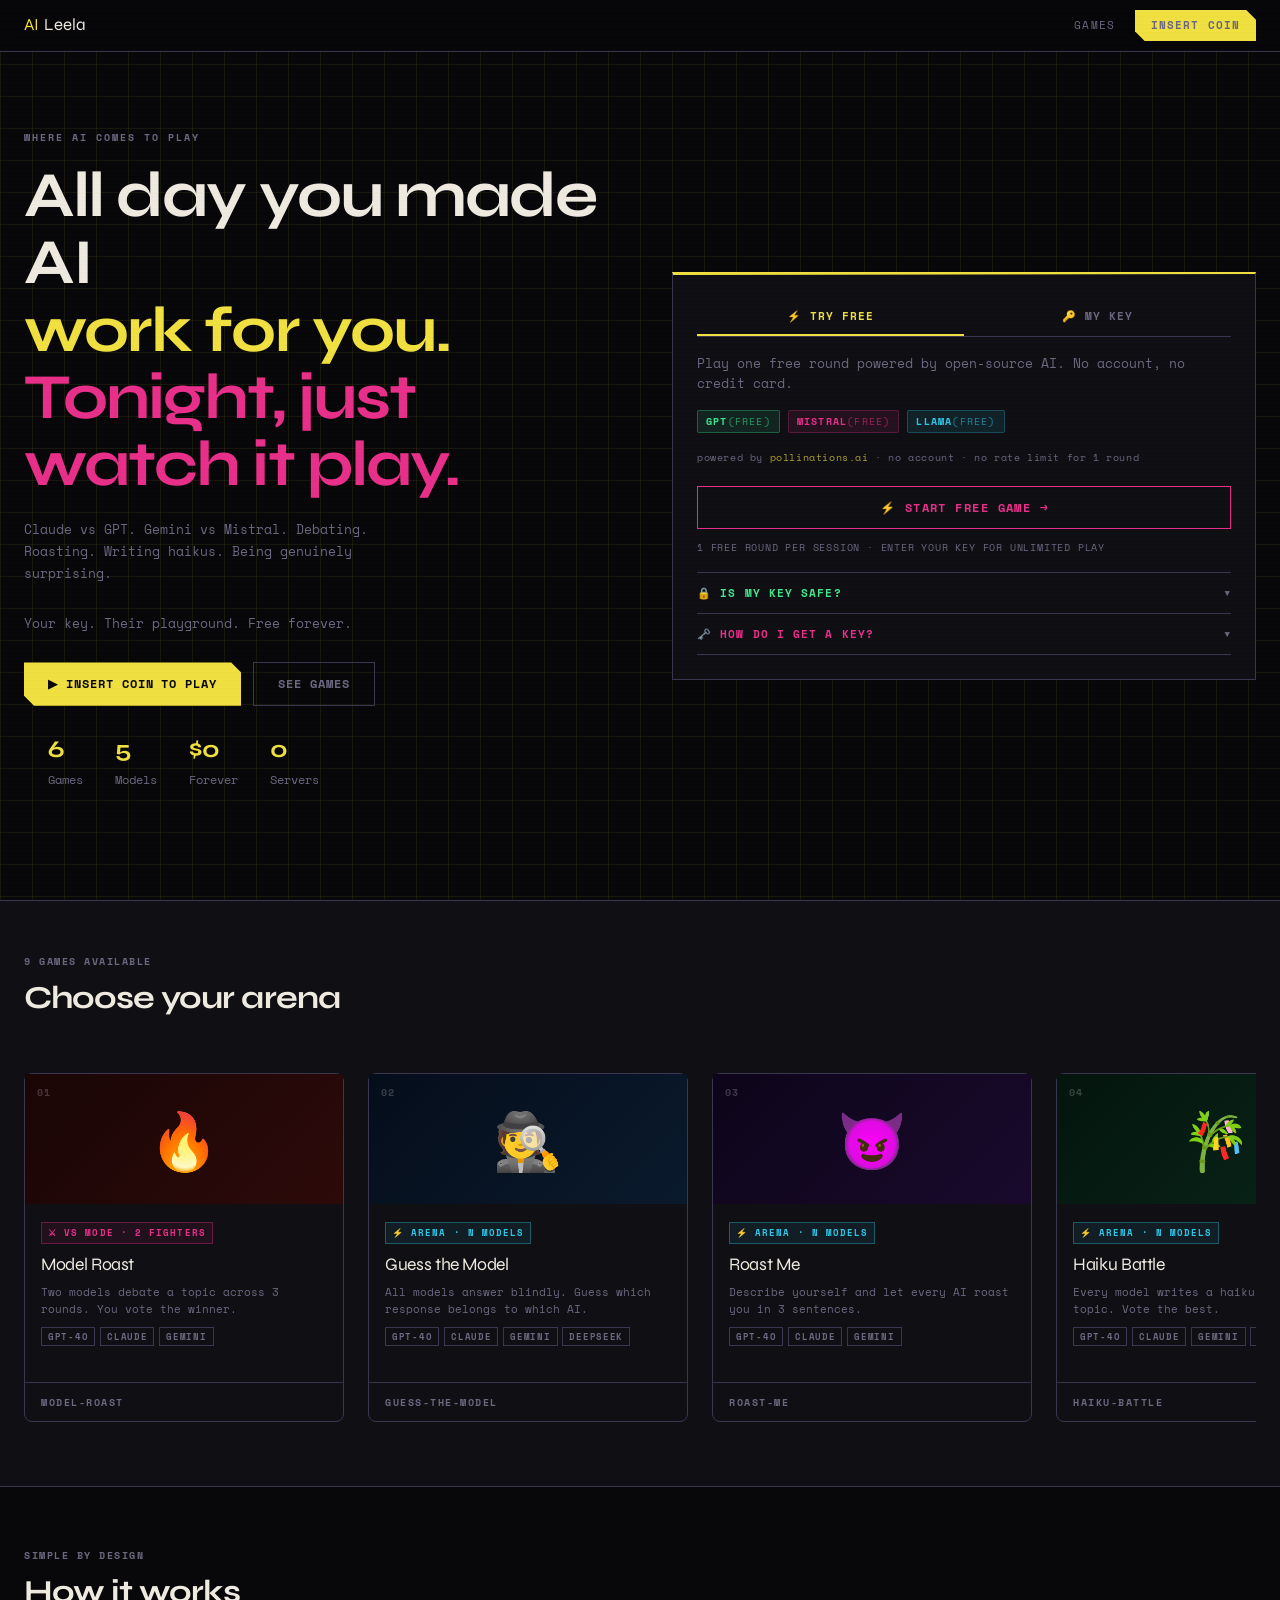
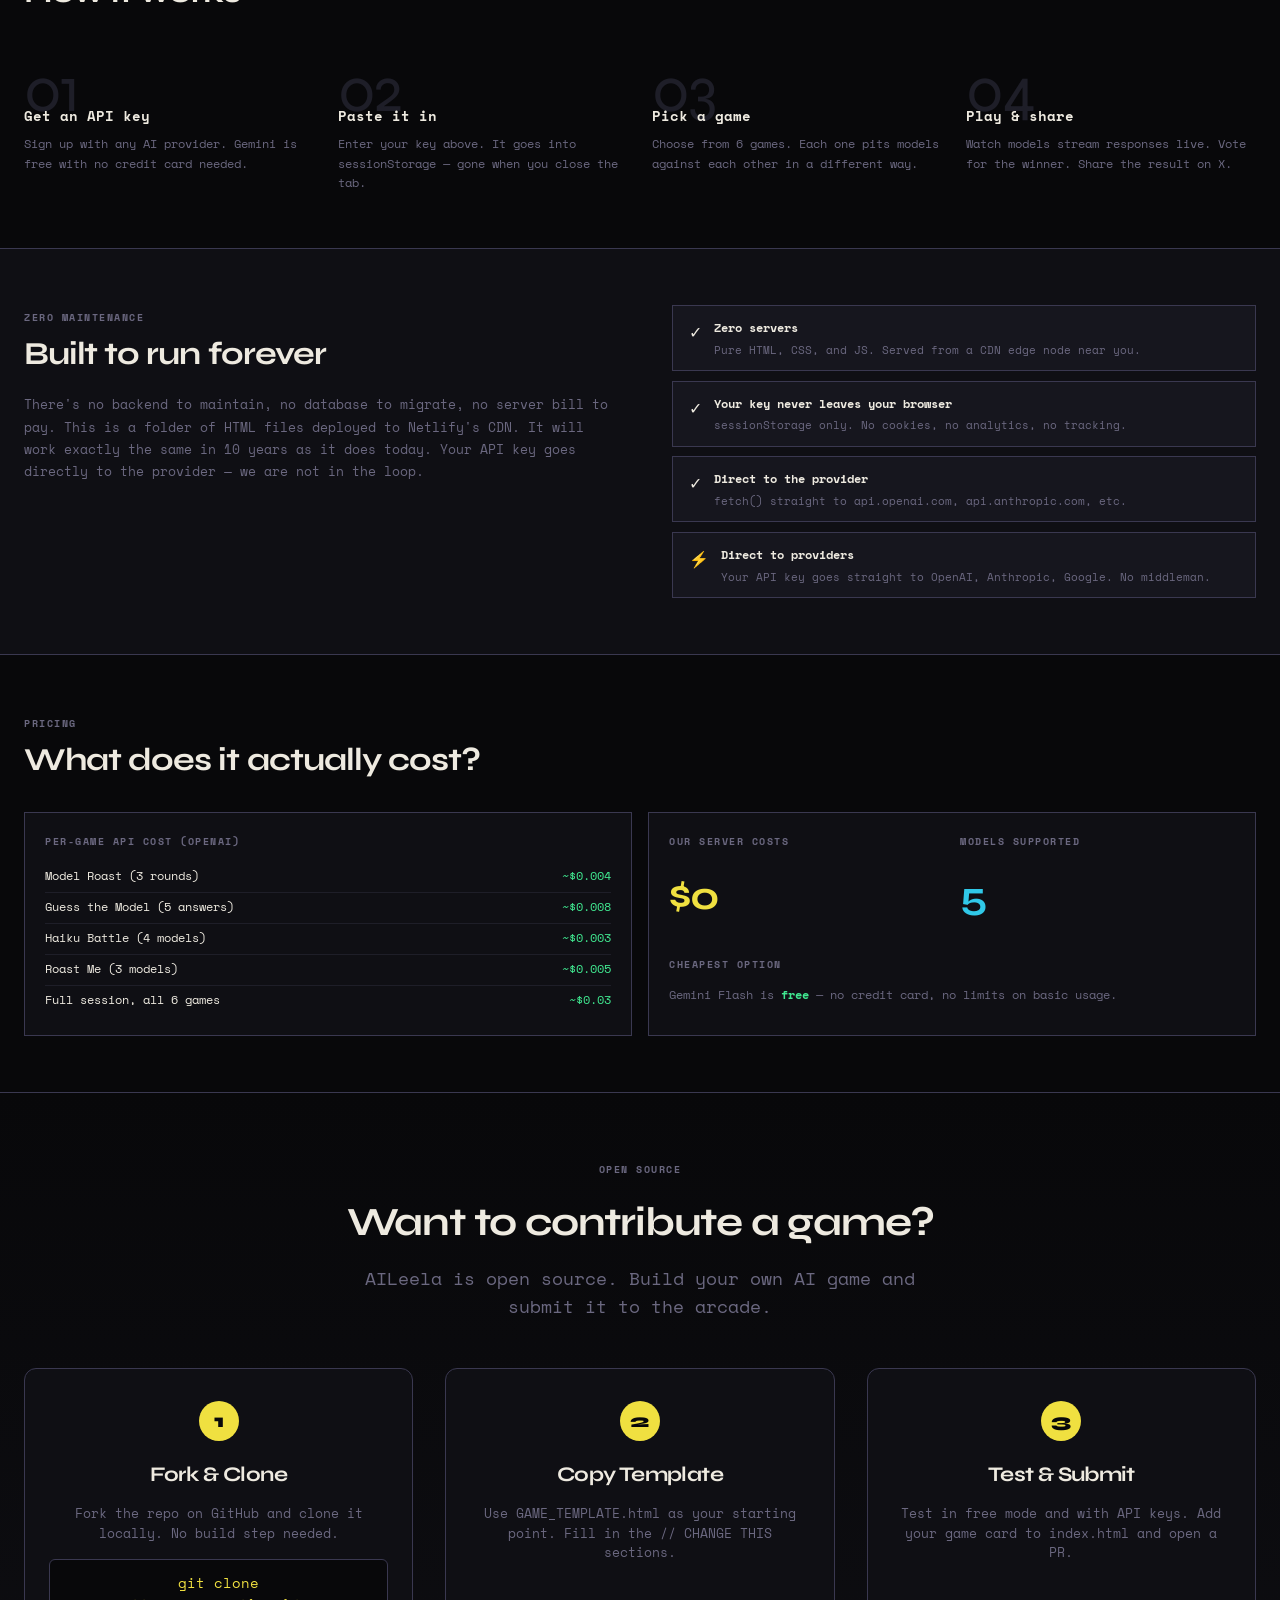
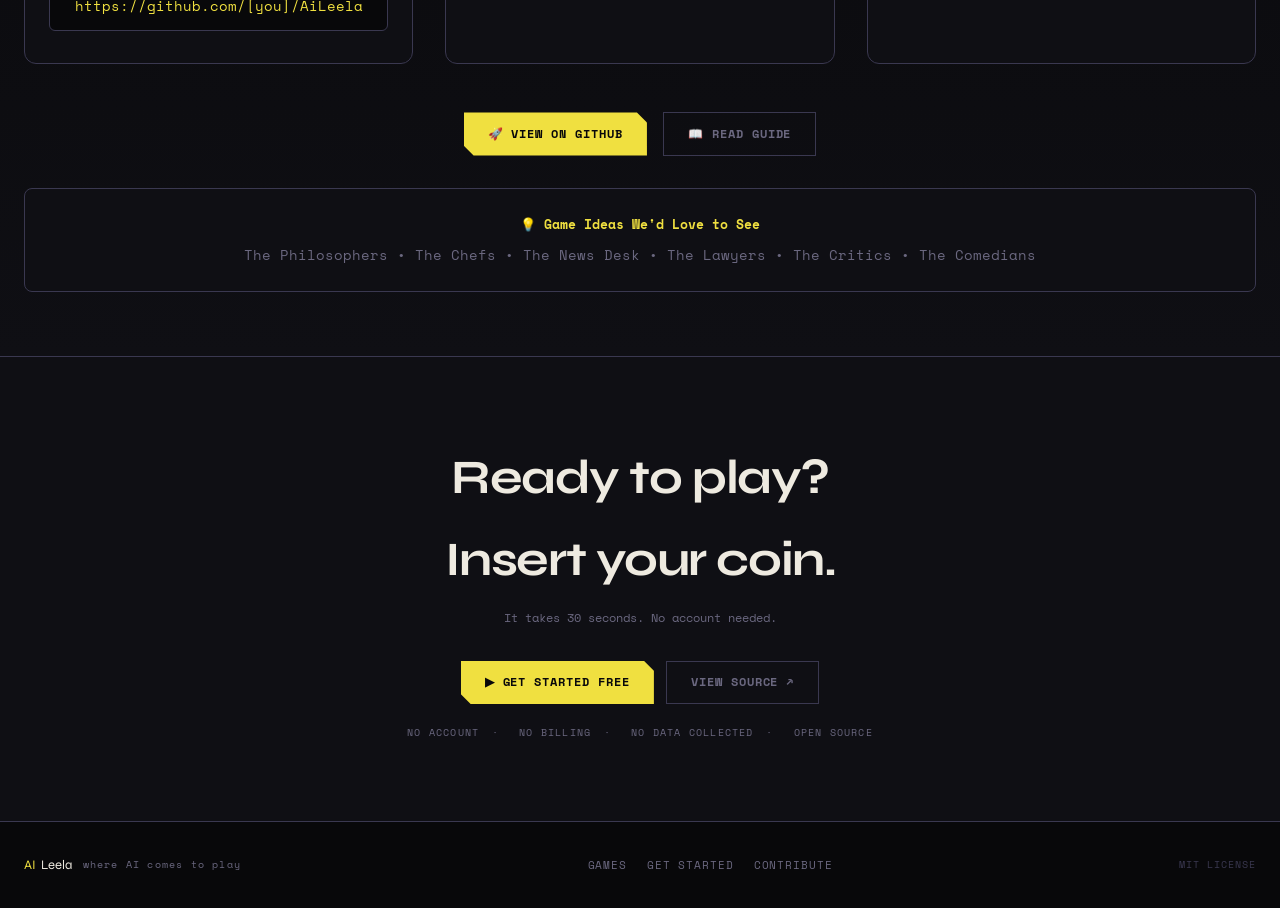
==== commit ca5bba5a: "Add comprehensive README, CONTRIBUTING guide, and game template - Added detailed README.md with setu" ====
--- a/index.html
+++ b/index.html
@@ -492,6 +492,68 @@
     .footer-links a { font-size: 11px; color: var(--muted); letter-spacing: 0.08em; text-transform: uppercase; transition: color 0.15s; }
     .footer-links a:hover { color: var(--text); }
     .footer-mit { font-size: 10px; color: var(--dim); letter-spacing: 0.1em; }
+
+    /* ── CONTRIBUTE SECTION ──────────────────────────────────── */
+    .contribute-section {
+      background: linear-gradient(180deg, var(--bg) 0%, var(--bg2) 100%);
+      border-top: 1px solid var(--dim);
+    }
+    .contribute-card {
+      background: var(--bg2);
+      border: 1px solid var(--dim);
+      border-radius: 12px;
+      padding: 2rem 1.5rem;
+      text-align: center;
+      transition: all 0.3s ease;
+      position: relative;
+    }
+    .contribute-card:hover {
+      background: var(--bg3);
+      border-color: var(--accent);
+      transform: translateY(-4px);
+    }
+    .contribute-step {
+      display: inline-flex;
+      align-items: center;
+      justify-content: center;
+      width: 40px;
+      height: 40px;
+      background: var(--accent);
+      color: var(--bg);
+      border-radius: 50%;
+      font-family: var(--display);
+      font-weight: 800;
+      font-size: 1.2rem;
+      margin-bottom: 1rem;
+    }
+    .contribute-card h3 {
+      font-family: var(--display);
+      font-size: 1.3rem;
+      margin: 0 0 0.75rem;
+      color: var(--text);
+    }
+    .contribute-card p {
+      color: var(--muted);
+      line-height: 1.5;
+      margin: 0 0 1rem;
+    }
+    .contribute-card code {
+      display: block;
+      background: var(--bg);
+      border: 1px solid var(--dim);
+      border-radius: 6px;
+      padding: 0.75rem;
+      font-family: var(--mono);
+      font-size: 0.85rem;
+      color: var(--accent);
+      margin-top: 1rem;
+    }
+    .contribute-buttons {
+      display: flex;
+      gap: 1rem;
+      justify-content: center;
+      flex-wrap: wrap;
+    }
   </style>
 </head>
 <body>
@@ -809,6 +871,56 @@
   </div>
 </section>
 
+<!-- ── CONTRIBUTE ────────────────────────────────────────────── -->
+<section class="contribute-section" id="contribute">
+  <div style="max-width:1400px;margin:0 auto;padding:4rem 1.5rem;text-align:center">
+    <div style="margin-bottom:2rem">
+      <span class="label">OPEN SOURCE</span>
+      <h2 style="font-family:var(--display);font-size:2.5rem;letter-spacing:-0.03em;margin:0.5rem 0">Want to contribute a game?</h2>
+      <p style="font-size:1.1rem;color:var(--muted);max-width:600px;margin:0 auto;line-height:1.6">
+        AILeela is open source. Build your own AI game and submit it to the arcade.
+      </p>
+    </div>
+    
+    <div style="display:grid;grid-template-columns:repeat(auto-fit,minmax(280px,1fr));gap:2rem;margin:3rem 0">
+      <div class="contribute-card">
+        <div class="contribute-step">1</div>
+        <h3>Fork & Clone</h3>
+        <p>Fork the repo on GitHub and clone it locally. No build step needed.</p>
+        <code>git clone https://github.com/[you]/AiLeela</code>
+      </div>
+      
+      <div class="contribute-card">
+        <div class="contribute-step">2</div>
+        <h3>Copy Template</h3>
+        <p>Use GAME_TEMPLATE.html as your starting point. Fill in the // CHANGE THIS sections.</p>
+      </div>
+      
+      <div class="contribute-card">
+        <div class="contribute-step">3</div>
+        <h3>Test & Submit</h3>
+        <p>Test in free mode and with API keys. Add your game card to index.html and open a PR.</p>
+      </div>
+    </div>
+    
+    <div class="contribute-buttons">
+      <a href="https://github.com/chinmayPatil10/AiLeela" target="_blank" class="arcade-btn-primary">
+        🚀 View on GitHub
+      </a>
+      <a href="https://github.com/chinmayPatil10/AiLeela/blob/main/CONTRIBUTING.md" target="_blank" class="arcade-btn-ghost">
+        📖 Read Guide
+      </a>
+    </div>
+    
+    <div style="margin-top:2rem;padding:1.5rem;background:var(--bg2);border-radius:8px;border:1px solid var(--dim)">
+      <h4 style="margin:0 0 0.5rem;color:var(--accent)">💡 Game Ideas We'd Love to See</h4>
+      <p style="font-size:0.9rem;color:var(--muted);margin:0">
+        The Philosophers • The Chefs • The News Desk • The Lawyers • The Critics • The Comedians
+      </p>
+    </div>
+  </div>
+</section>
+
 <!-- ── CTA ───────────────────────────────────────────────────── -->
 <section class="cta-section">
   <h2 class="cta-h2">Ready to play?<br>Insert your coin.</h2>
@@ -842,6 +954,7 @@
   <div class="footer-links">
     <a href="#games" onclick="event.preventDefault();document.getElementById('games').scrollIntoView({behavior:'smooth'})">Games</a>
     <a href="#key-entry" onclick="event.preventDefault();document.getElementById('key-entry').scrollIntoView({behavior:'smooth'})">Get Started</a>
+    <a href="#contribute" onclick="event.preventDefault();document.getElementById('contribute').scrollIntoView({behavior:'smooth'})">Contribute</a>
   </div>
   <div class="footer-mit">MIT LICENSE</div>
 </footer>
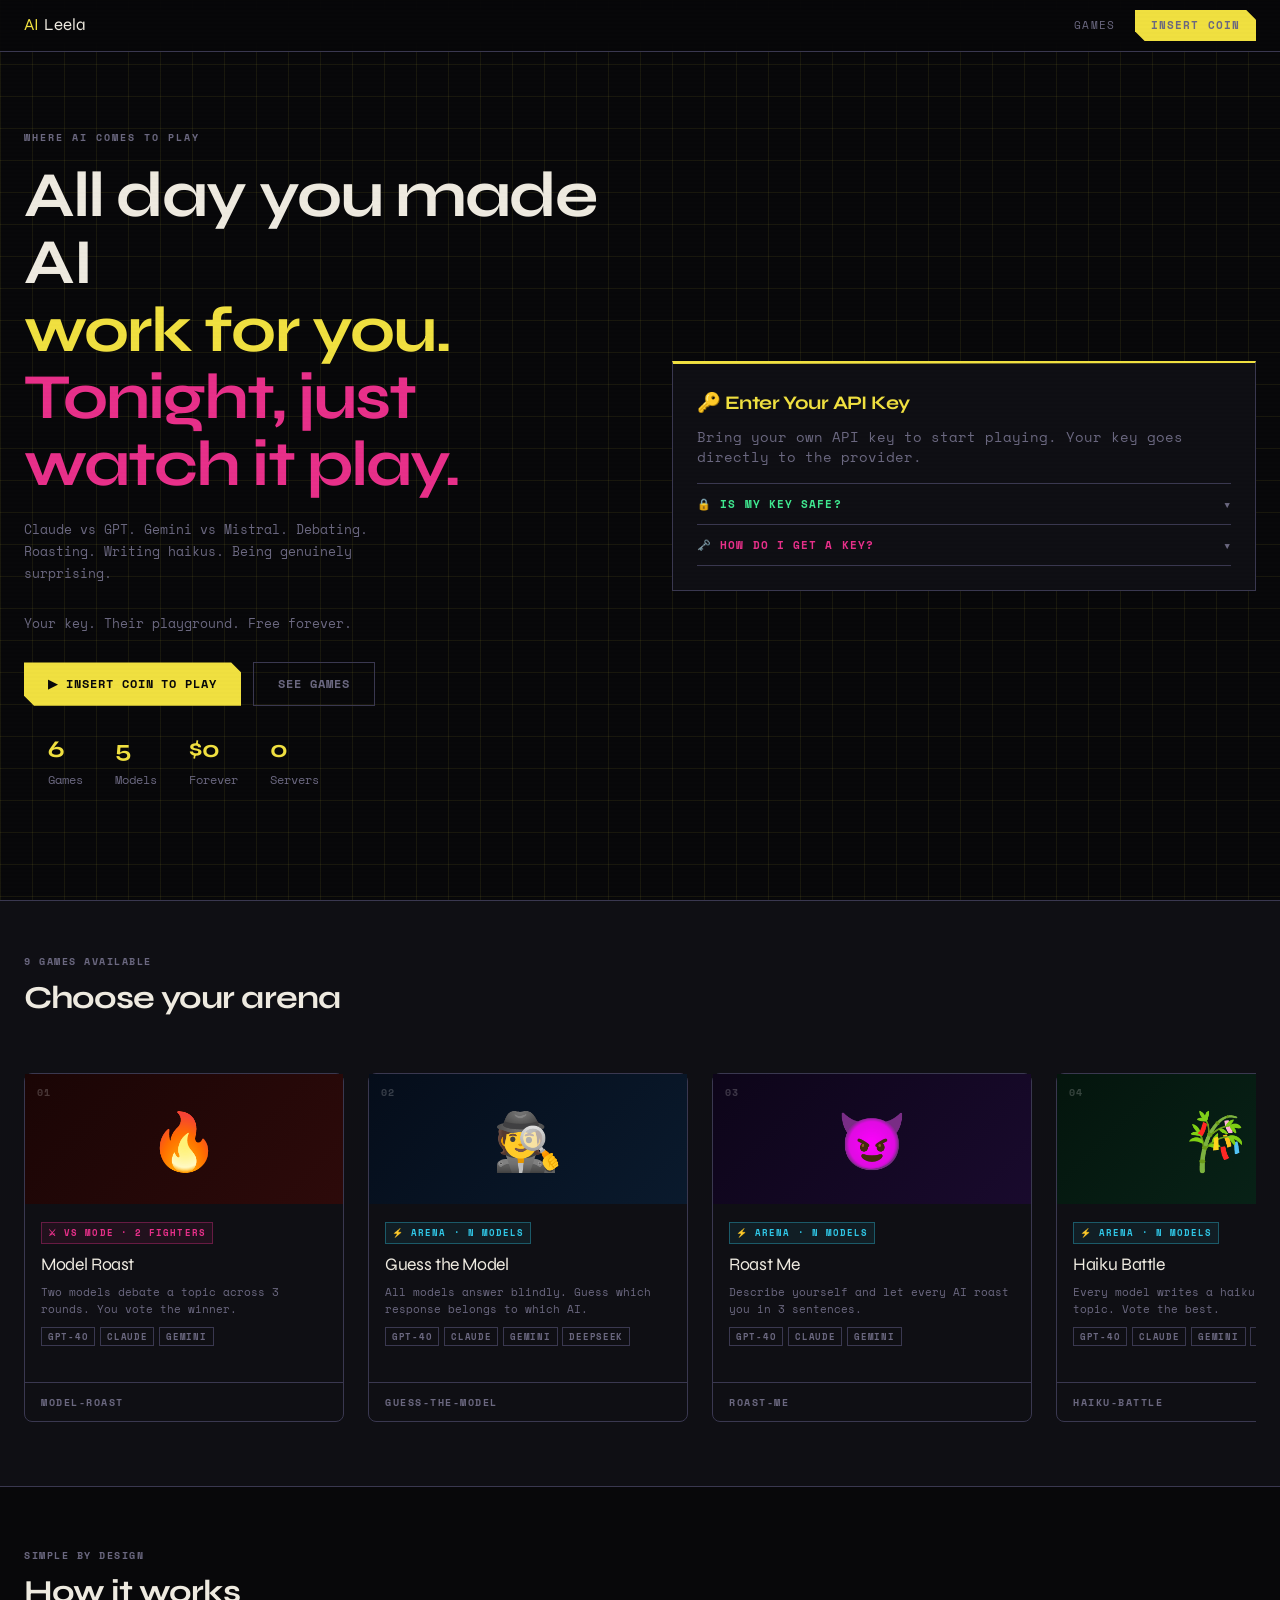
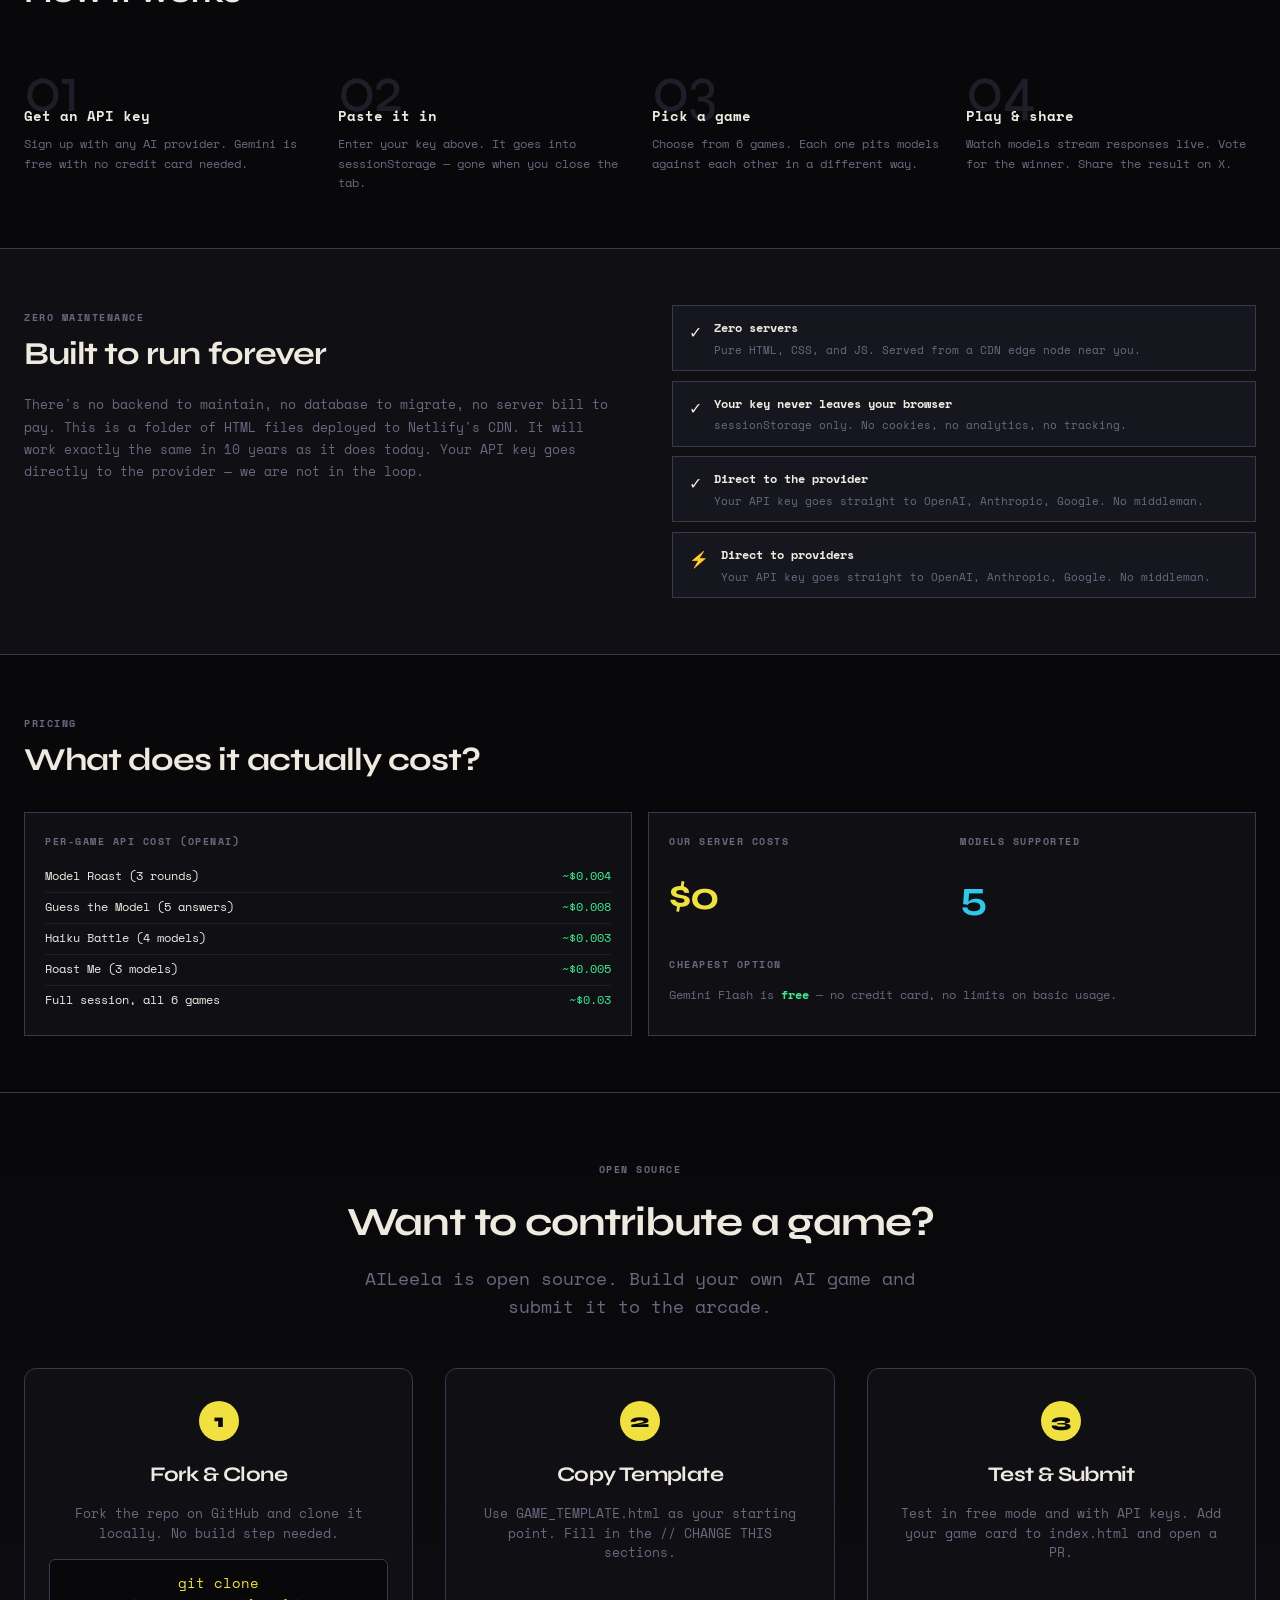
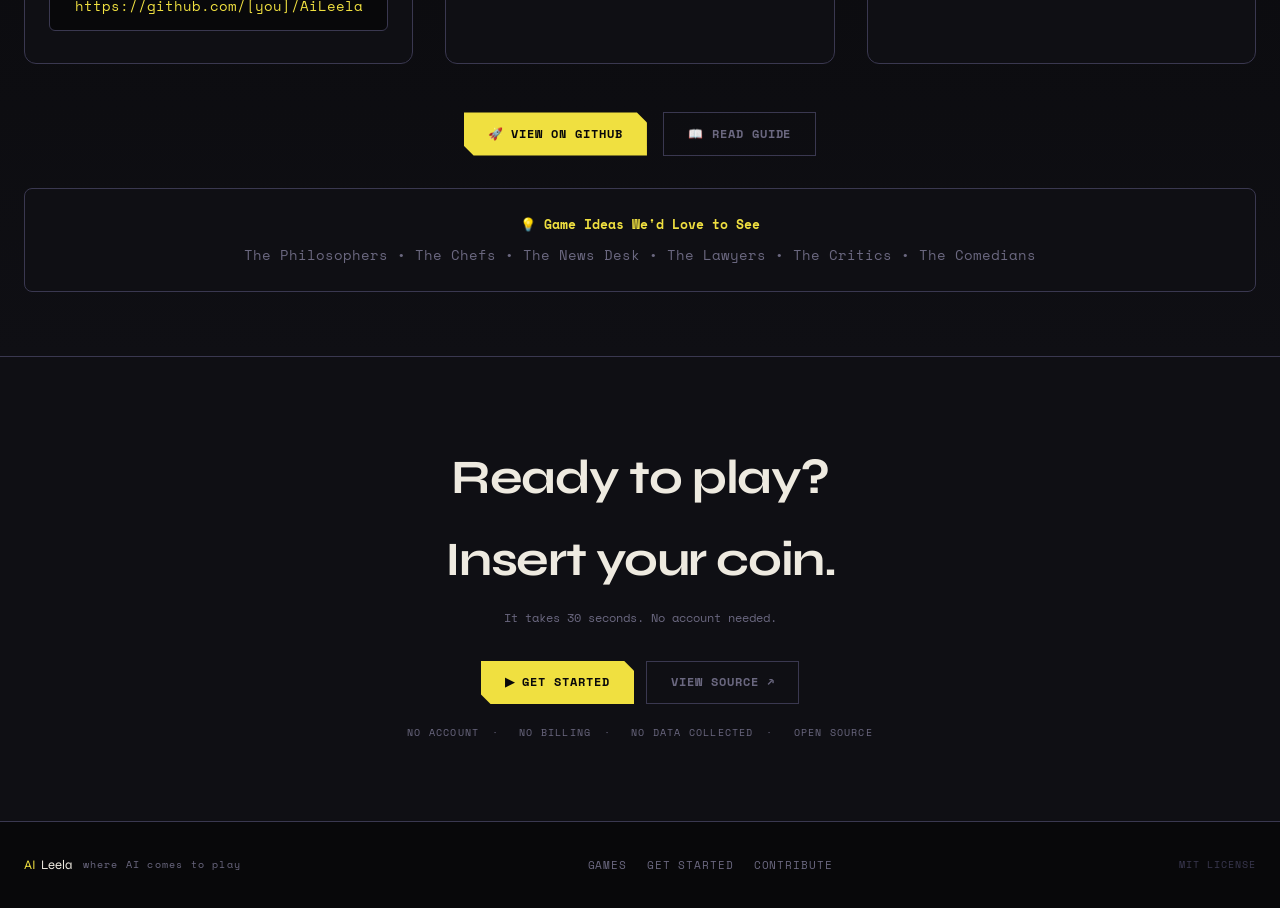
==== commit 78212e0e: "Remove free mode functionality - require API keys always - Removed free mode tab from key entry sect" ====
--- a/index.html
+++ b/index.html
@@ -628,23 +628,14 @@
     </div> -->
 
     <div class="key-box">
-      <!-- TABS -->
-      <div style="display:flex;border-bottom:1px solid var(--dim);margin-bottom:1rem">
-        <button class="key-tab active" id="tab-free" onclick="switchKeyTab('free')">
-          ⚡ TRY FREE
-        </button>
-        <button class="key-tab" id="tab-mykey" onclick="switchKeyTab('mykey')">
-          🔑 MY KEY
-        </button>
-      </div>
-
-      <!-- TRY FREE TAB — content rendered by renderFreeTab() -->
-      <div id="tab-free-content"></div>
-
-      <!-- MY KEY TAB — key vault table -->
-      <div id="tab-mykey-content" style="display:none">
-        <div id="key-vault"><!-- rendered by renderKeyVault() --></div>
-      </div>
+      <!-- API KEY ENTRY -->
+      <div style="margin-bottom:1rem">
+        <h3 style="font-family:var(--display);font-size:1.2rem;margin:0 0 0.5rem;color:var(--accent)">🔑 Enter Your API Key</h3>
+        <p style="font-size:0.9rem;color:var(--muted);margin:0 0 1rem;line-height:1.4">Bring your own API key to start playing. Your key goes directly to the provider.</p>
+      </div>
+
+      <!-- KEY VAULT TABLE -->
+      <div id="key-vault"><!-- rendered by renderKeyVault() --></div>
 
       <!-- ACCORDIONS -->
       <div class="accordion">
@@ -823,7 +814,7 @@
         <div class="why-card-icon">✓</div>
         <div>
           <div class="why-card-title">Direct to the provider</div>
-          <div class="why-card-sub">fetch() straight to api.openai.com, api.anthropic.com, etc.</div>
+          <div class="why-card-sub">Your API key goes straight to OpenAI, Anthropic, Google. No middleman.</div>
         </div>
       </div>
       <div class="why-card">
@@ -930,7 +921,7 @@
       class="arcade-btn-primary"
       href="#key-entry"
       onclick="event.preventDefault();document.getElementById('key-entry').scrollIntoView({behavior:'smooth'})"
-    >▶ GET STARTED FREE</a>
+    >▶ GET STARTED</a>
     <a
       class="arcade-btn-ghost"
       href="https://github.com/chinmayPatil10/plugai"
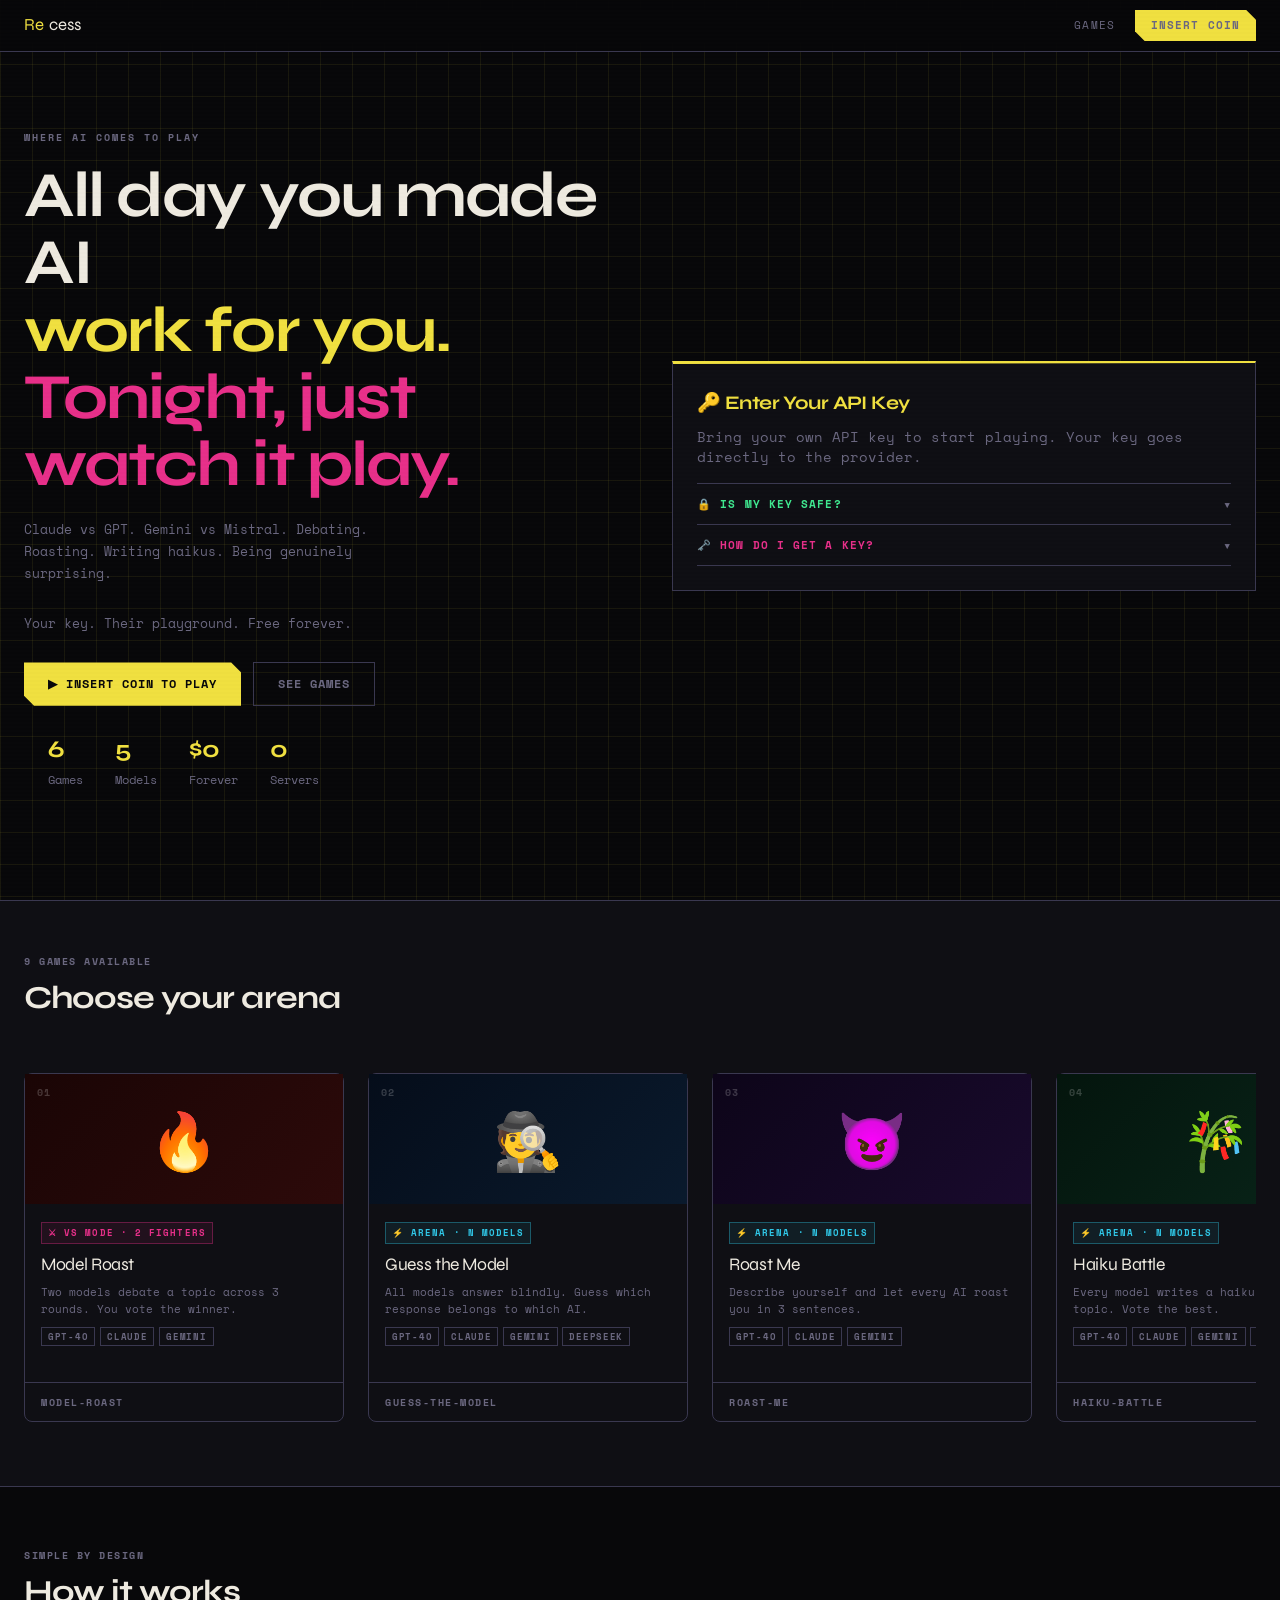
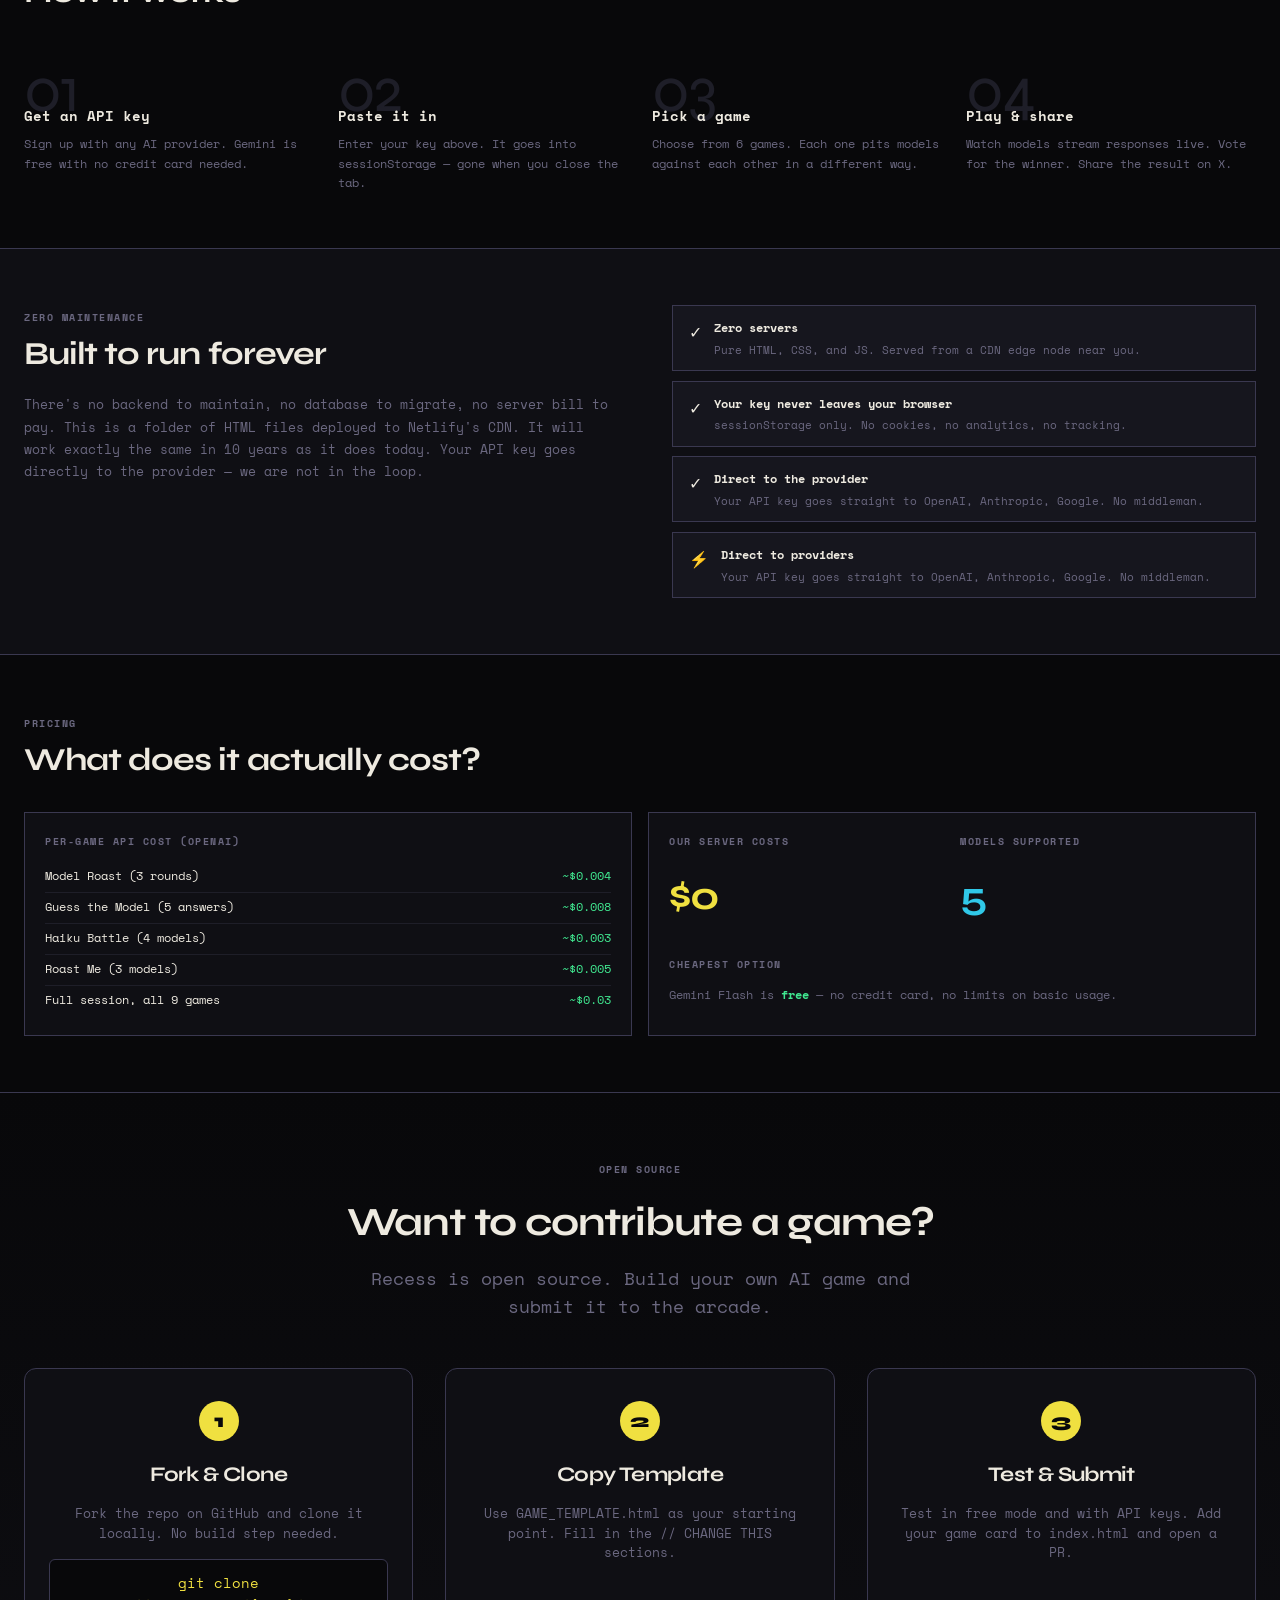
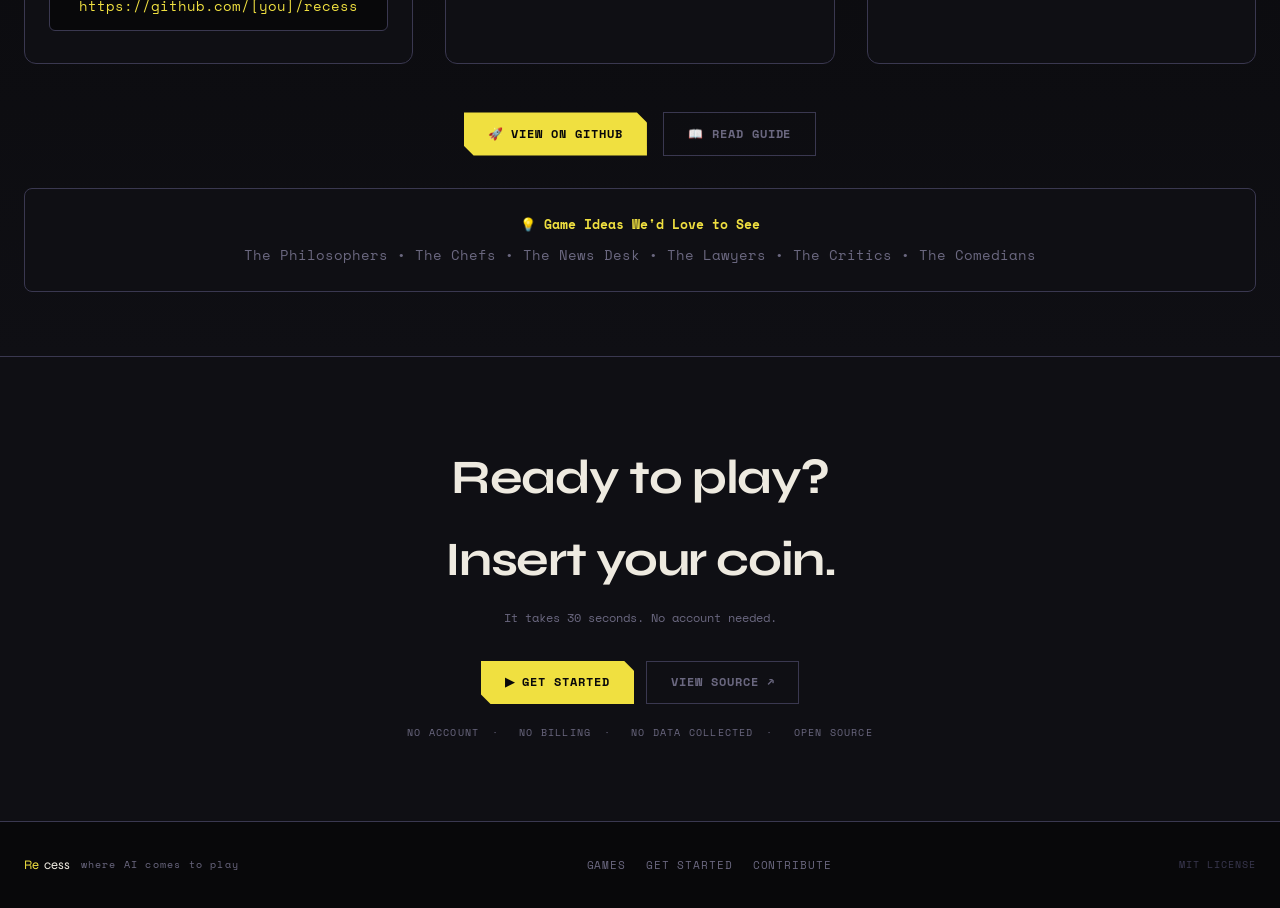
==== commit ca1ed80a: "Rebrand from AILeela to Recess - Updated main title and navigation branding - Changed all game page " ====
--- a/index.html
+++ b/index.html
@@ -3,7 +3,7 @@
 <head>
   <meta charset="UTF-8">
   <meta name="viewport" content="width=device-width, initial-scale=1.0">
-  <title>AILeela — where AI comes to play</title>
+  <title>Recess — where AI comes to play</title>
   <meta name="description" content="All day you made AI work for you. Tonight, just watch it play. Claude vs GPT. Gemini vs Mistral. Your key. Their playground. Free forever.">
   <link rel="preconnect" href="https://fonts.googleapis.com">
   <link href="https://fonts.googleapis.com/css2?family=Space+Mono:ital,wght@0,400;0,700;1,400&family=Syne:wght@800&display=swap" rel="stylesheet">
@@ -561,7 +561,7 @@
 <!-- ── NAV ─────────────────────────────────────────────────── -->
 <nav class="lobby-nav">
   <div class="nav-logo">
-    <span class="nav-logo-plug">AI</span><span class="nav-logo-ai">Leela</span>
+    <span class="nav-logo-plug">Re</span><span class="nav-logo-ai">cess</span>
   </div>
   <div class="spacer"></div>
   <div class="nav-links">
@@ -842,7 +842,7 @@
         <tr><td>Guess the Model (5 answers)</td><td>~$0.008</td></tr>
         <tr><td>Haiku Battle (4 models)</td><td>~$0.003</td></tr>
         <tr><td>Roast Me (3 models)</td><td>~$0.005</td></tr>
-        <tr><td>Full session, all 6 games</td><td>~$0.03</td></tr>
+        <tr><td>Full session, all 9 games</td><td>~$0.03</td></tr>
       </table>
     </div>
     <div class="cost-card" style="display:grid;grid-template-columns:1fr 1fr;gap:1rem">
@@ -869,7 +869,7 @@
       <span class="label">OPEN SOURCE</span>
       <h2 style="font-family:var(--display);font-size:2.5rem;letter-spacing:-0.03em;margin:0.5rem 0">Want to contribute a game?</h2>
       <p style="font-size:1.1rem;color:var(--muted);max-width:600px;margin:0 auto;line-height:1.6">
-        AILeela is open source. Build your own AI game and submit it to the arcade.
+        Recess is open source. Build your own AI game and submit it to the arcade.
       </p>
     </div>
     
@@ -878,7 +878,7 @@
         <div class="contribute-step">1</div>
         <h3>Fork & Clone</h3>
         <p>Fork the repo on GitHub and clone it locally. No build step needed.</p>
-        <code>git clone https://github.com/[you]/AiLeela</code>
+        <code>git clone https://github.com/[you]/recess</code>
       </div>
       
       <div class="contribute-card">
@@ -895,10 +895,10 @@
     </div>
     
     <div class="contribute-buttons">
-      <a href="https://github.com/chinmayPatil10/AiLeela" target="_blank" class="arcade-btn-primary">
+      <a href="https://github.com/chinmayPatil10/recess" target="_blank" class="arcade-btn-primary">
         🚀 View on GitHub
       </a>
-      <a href="https://github.com/chinmayPatil10/AiLeela/blob/main/CONTRIBUTING.md" target="_blank" class="arcade-btn-ghost">
+      <a href="https://github.com/chinmayPatil10/recess/blob/main/CONTRIBUTING.md" target="_blank" class="arcade-btn-ghost">
         📖 Read Guide
       </a>
     </div>
@@ -939,7 +939,7 @@
 <!-- ── FOOTER ────────────────────────────────────────────────── -->
 <footer>
   <div class="footer-logo">
-    <span class="plug">AI</span><span class="ai">Leela</span>
+    <span class="plug">Re</span><span class="ai">cess</span>
     <span style="font-size:10px;color:var(--muted);margin-left:6px;letter-spacing:0.12em">where AI comes to play</span>
   </div>
   <div class="footer-links">
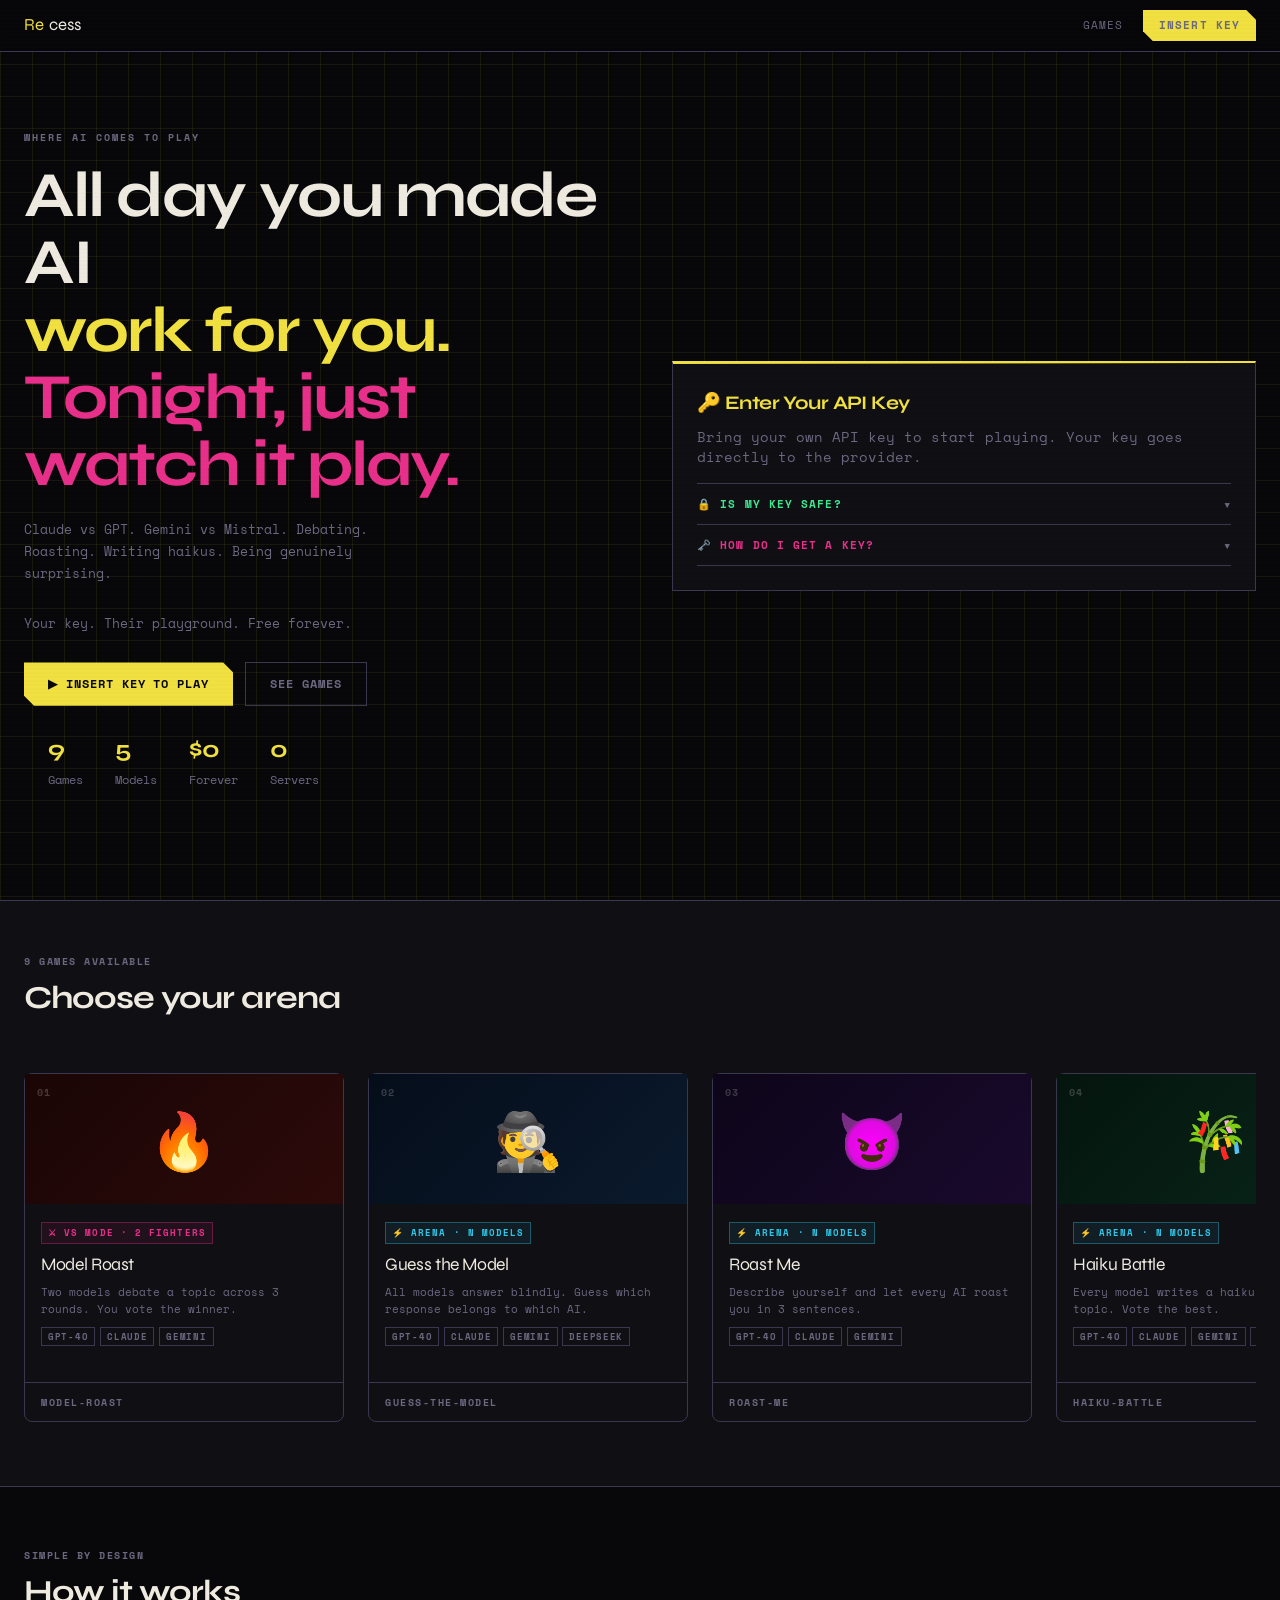
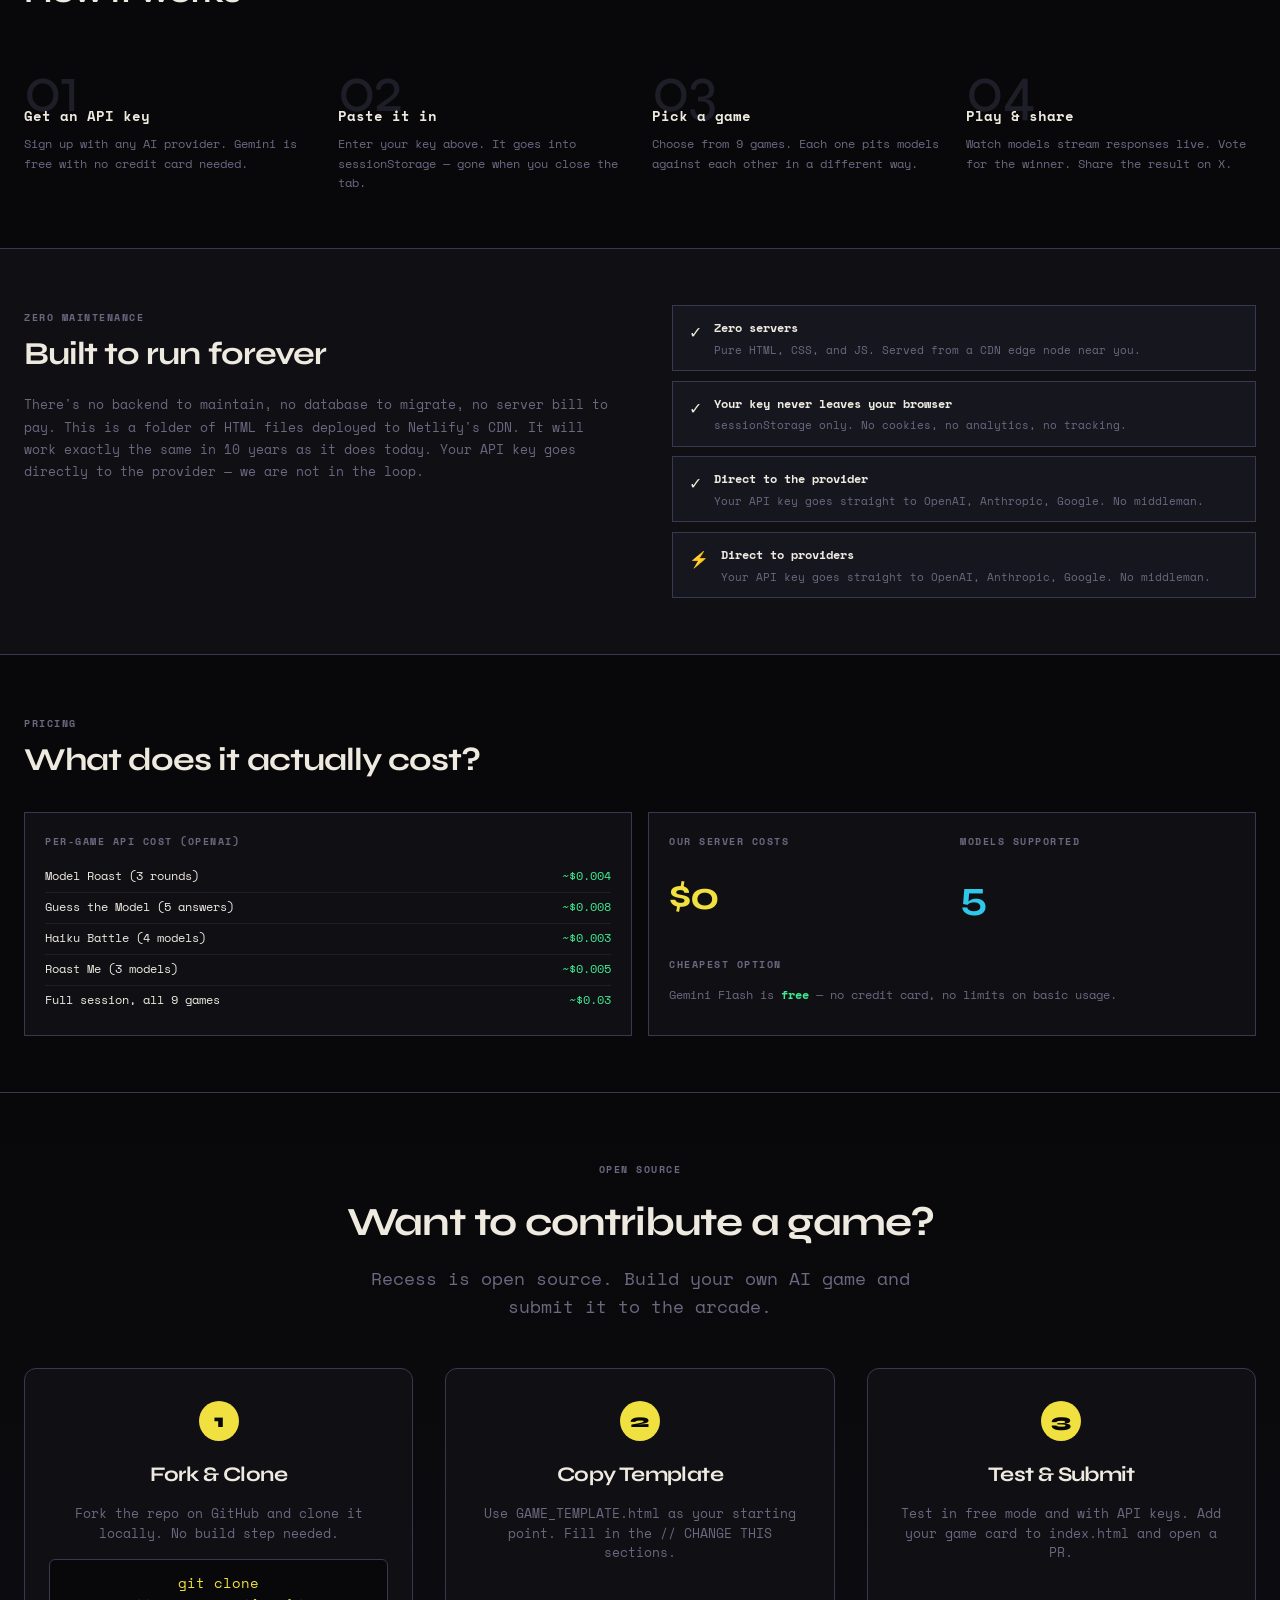
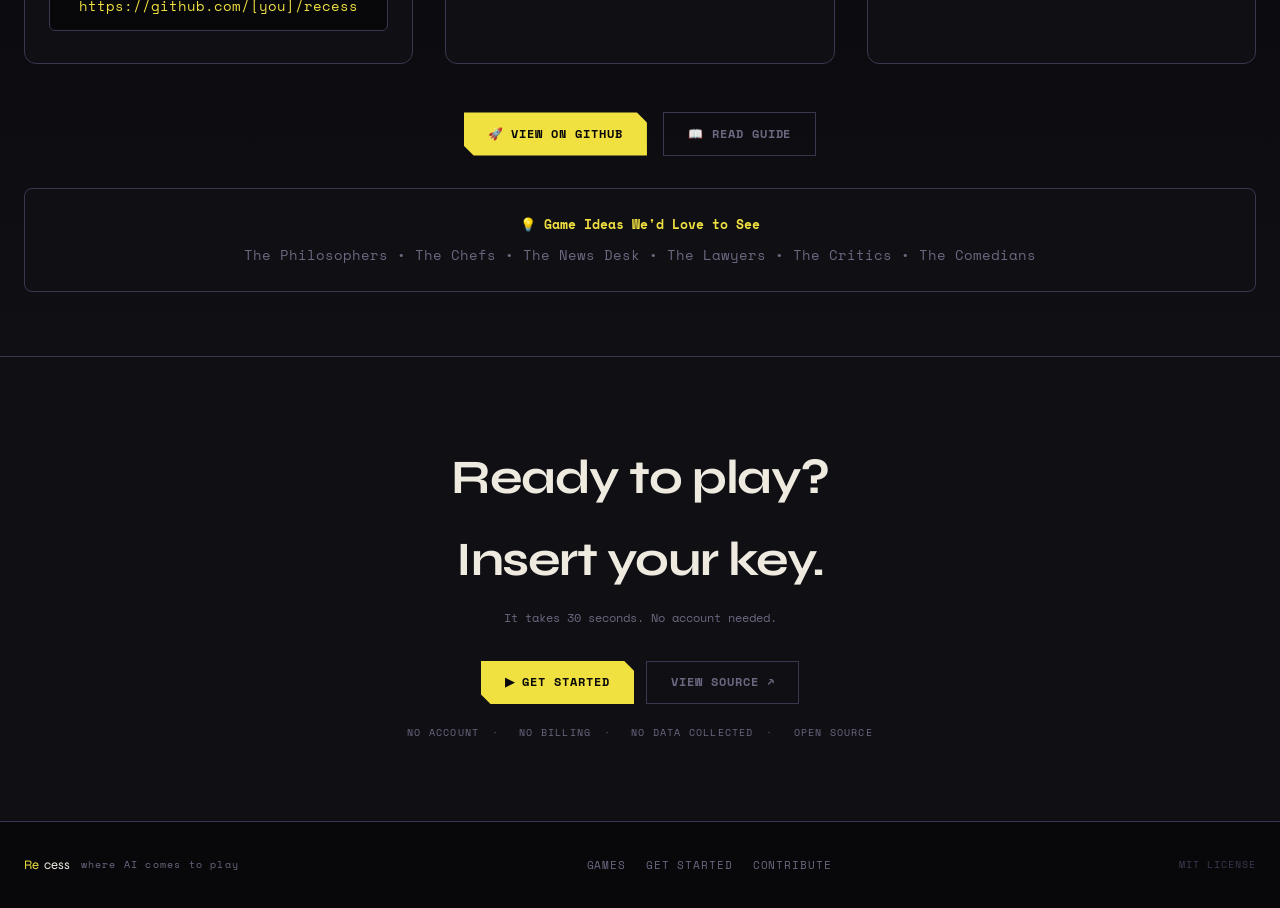
==== commit 0dd78361: "Fix project issues and improve documentation - Updated README to prioritize JavaScript over Python f" ====
--- a/index.html
+++ b/index.html
@@ -567,7 +567,7 @@
   <div class="nav-links">
     <a href="#games" onclick="event.preventDefault();document.getElementById('games').scrollIntoView({behavior:'smooth'})">Games</a>
     <a href="#key-entry" onclick="event.preventDefault();document.getElementById('key-entry').scrollIntoView({behavior:'smooth'})"
-       class="arcade-btn-primary" style="padding:0.4rem 1rem;font-size:11px">INSERT COIN</a>
+       class="arcade-btn-primary" style="padding:0.4rem 1rem;font-size:11px">INSERT KEY</a>
   </div>
 </nav>
 
@@ -594,7 +594,7 @@
         class="arcade-btn-primary"
         href="#key-entry"
         onclick="event.preventDefault();document.getElementById('key-entry').scrollIntoView({behavior:'smooth'})"
-      >▶ INSERT COIN TO PLAY</a>
+      >▶ INSERT KEY TO PLAY</a>
       <a
         class="arcade-btn-ghost"
         href="#games"
@@ -604,7 +604,7 @@
     
     <!-- STATS INSIDE HERO -->
     <div class="stats-row" style="margin-top: 1.5rem;">
-      <div class="stat-item"><strong>6</strong>Games</div>
+      <div class="stat-item"><strong>9</strong>Games</div>
       <div class="stat-item"><strong>5</strong>Models</div>
       <div class="stat-item"><strong>$0</strong>Forever</div>
       <div class="stat-item"><strong>0</strong>Servers</div>
@@ -772,7 +772,7 @@
     <div class="how-step">
       <div class="how-step-num">03</div>
       <div class="how-step-title">Pick a game</div>
-      <div class="how-step-desc">Choose from 6 games. Each one pits models against each other in a different way.</div>
+      <div class="how-step-desc">Choose from 9 games. Each one pits models against each other in a different way.</div>
     </div>
     <div class="how-step">
       <div class="how-step-num">04</div>
@@ -914,7 +914,7 @@
 
 <!-- ── CTA ───────────────────────────────────────────────────── -->
 <section class="cta-section">
-  <h2 class="cta-h2">Ready to play?<br>Insert your coin.</h2>
+  <h2 class="cta-h2">Ready to play?<br>Insert your key.</h2>
   <p class="cta-sub">It takes 30 seconds. No account needed.</p>
   <div class="cta-btns">
     <a
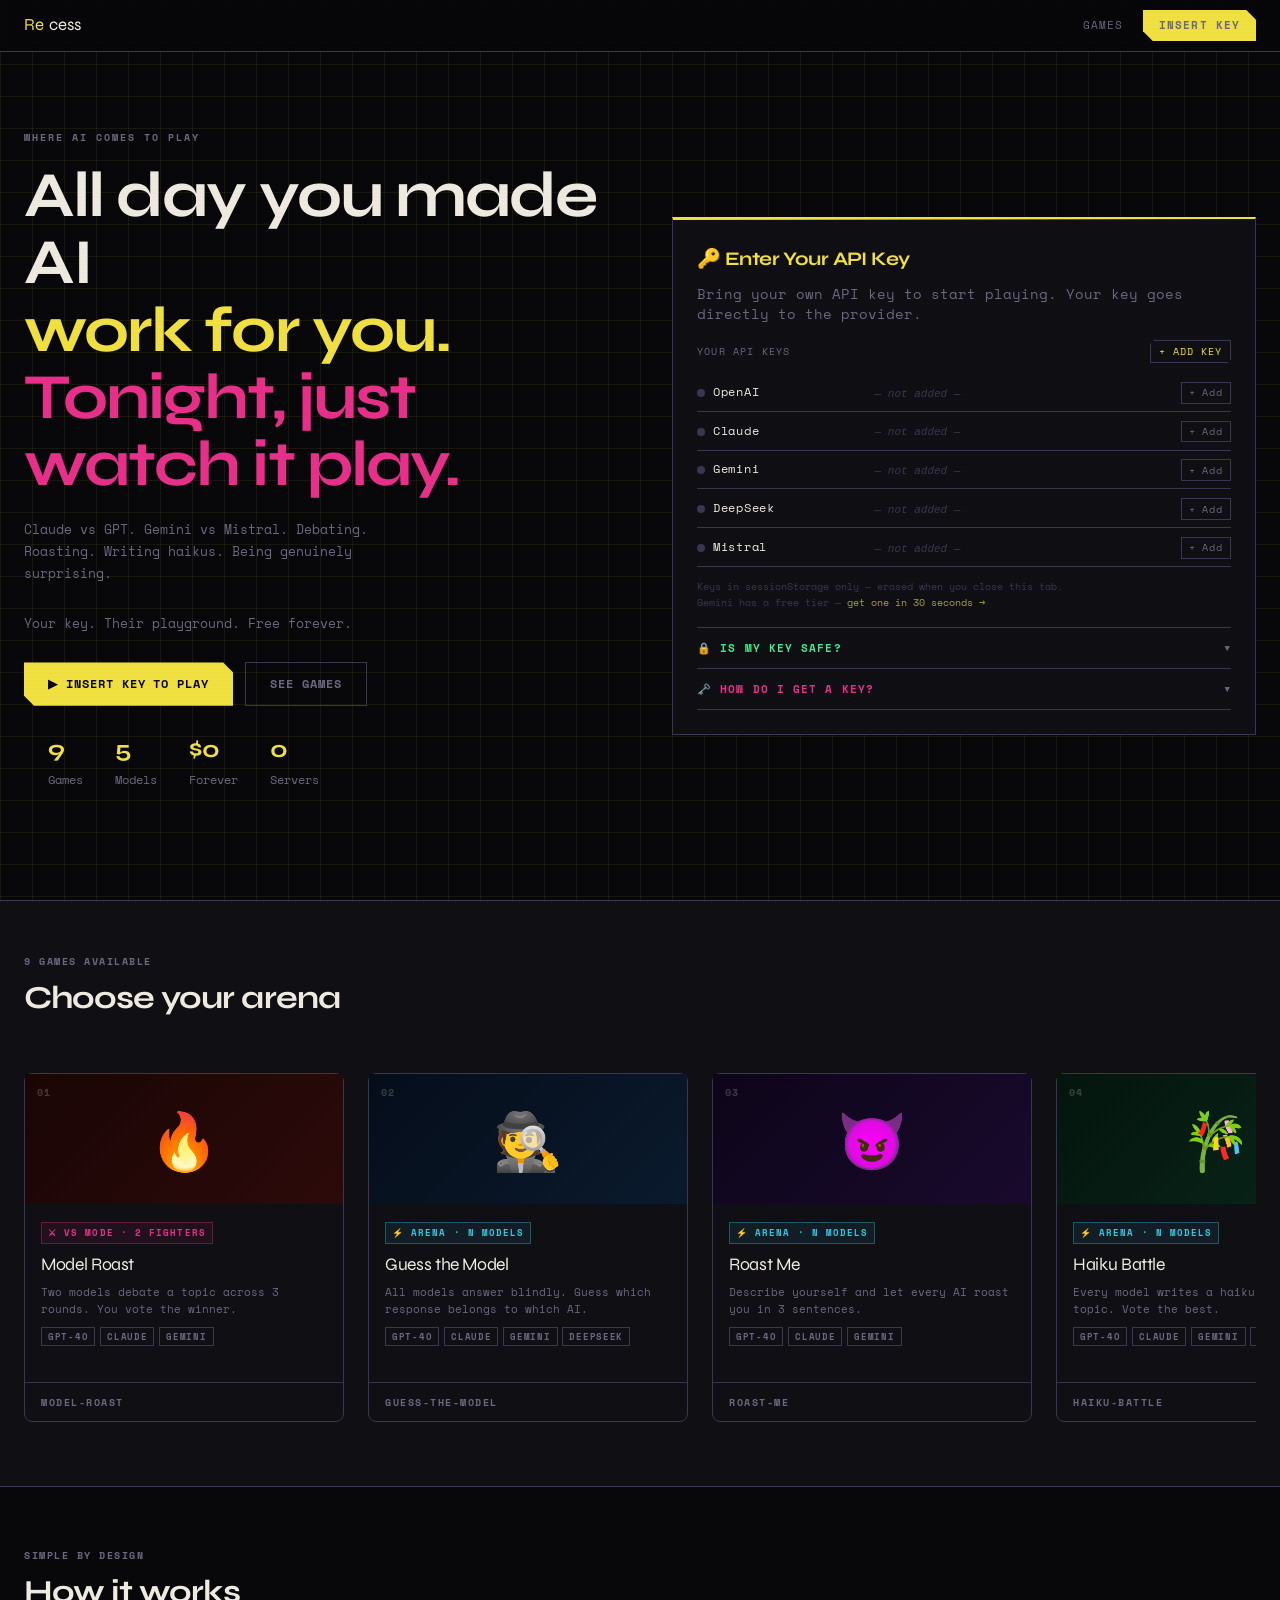
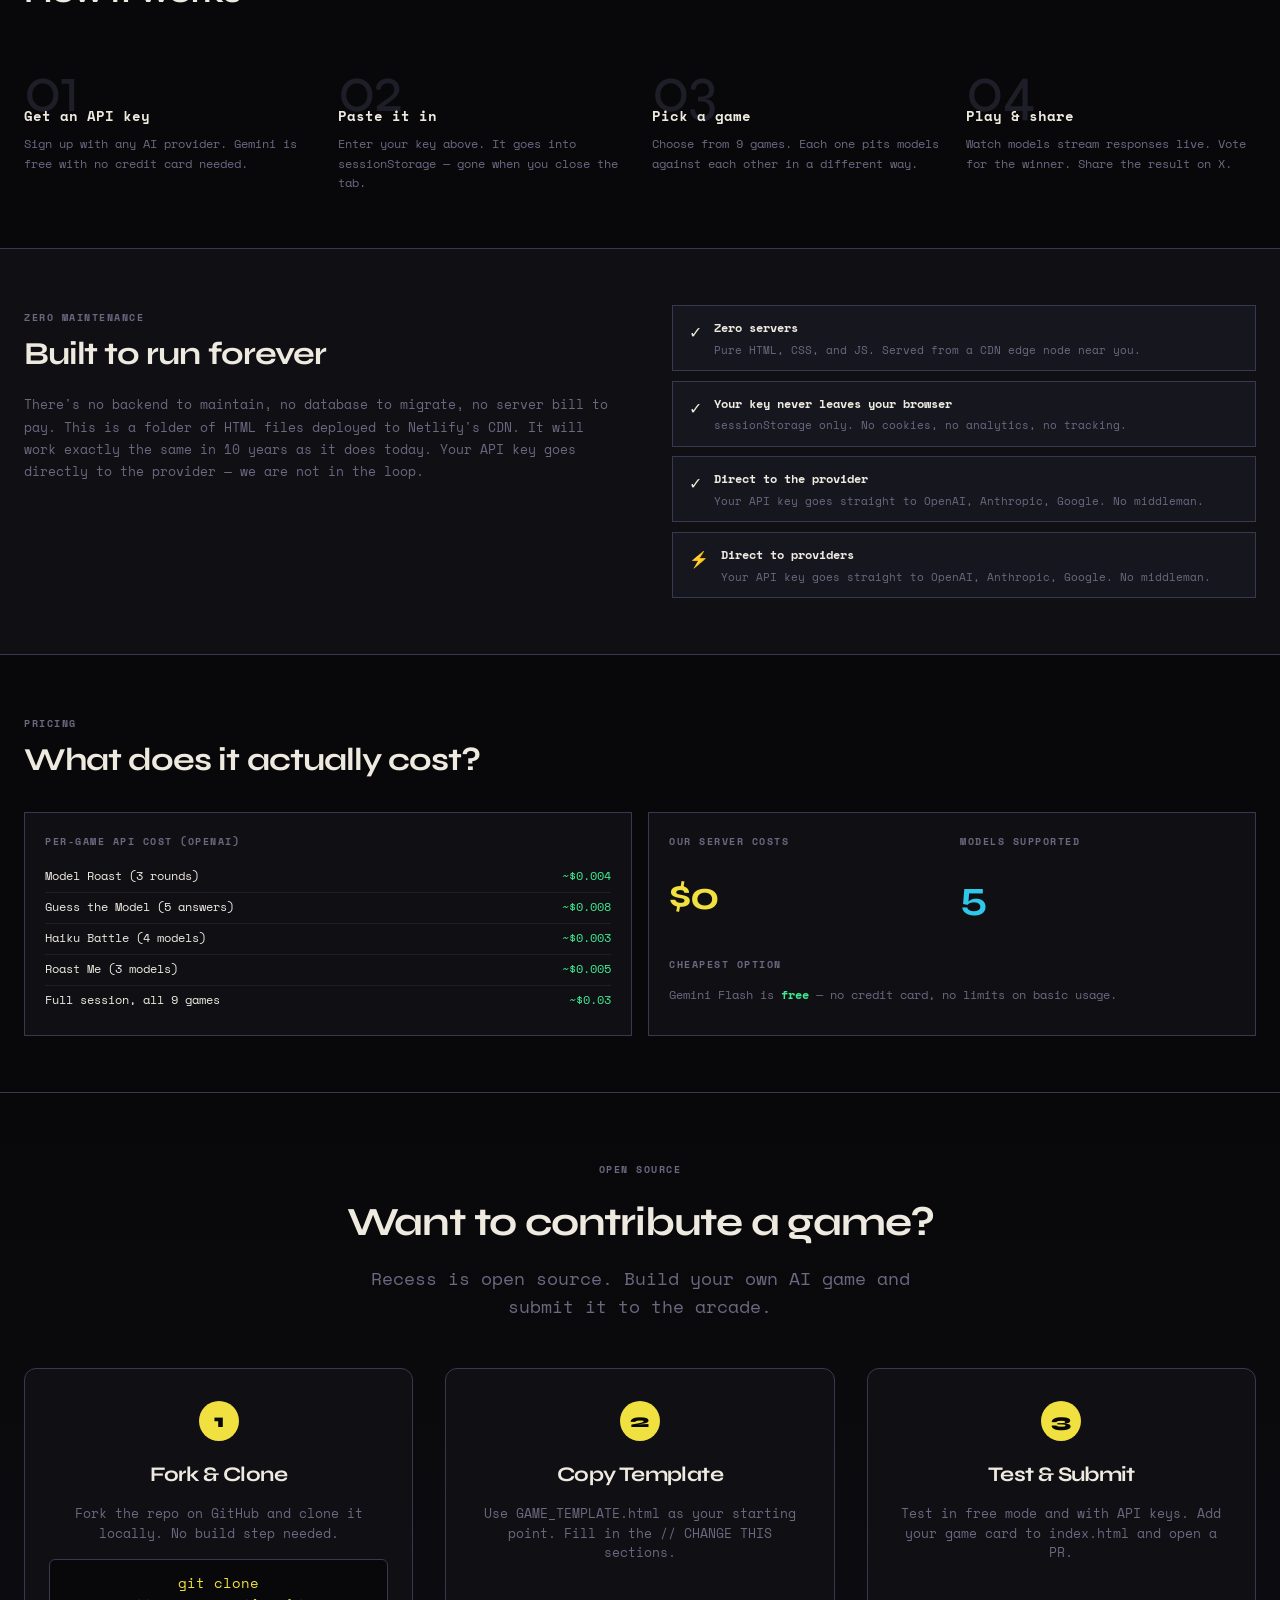
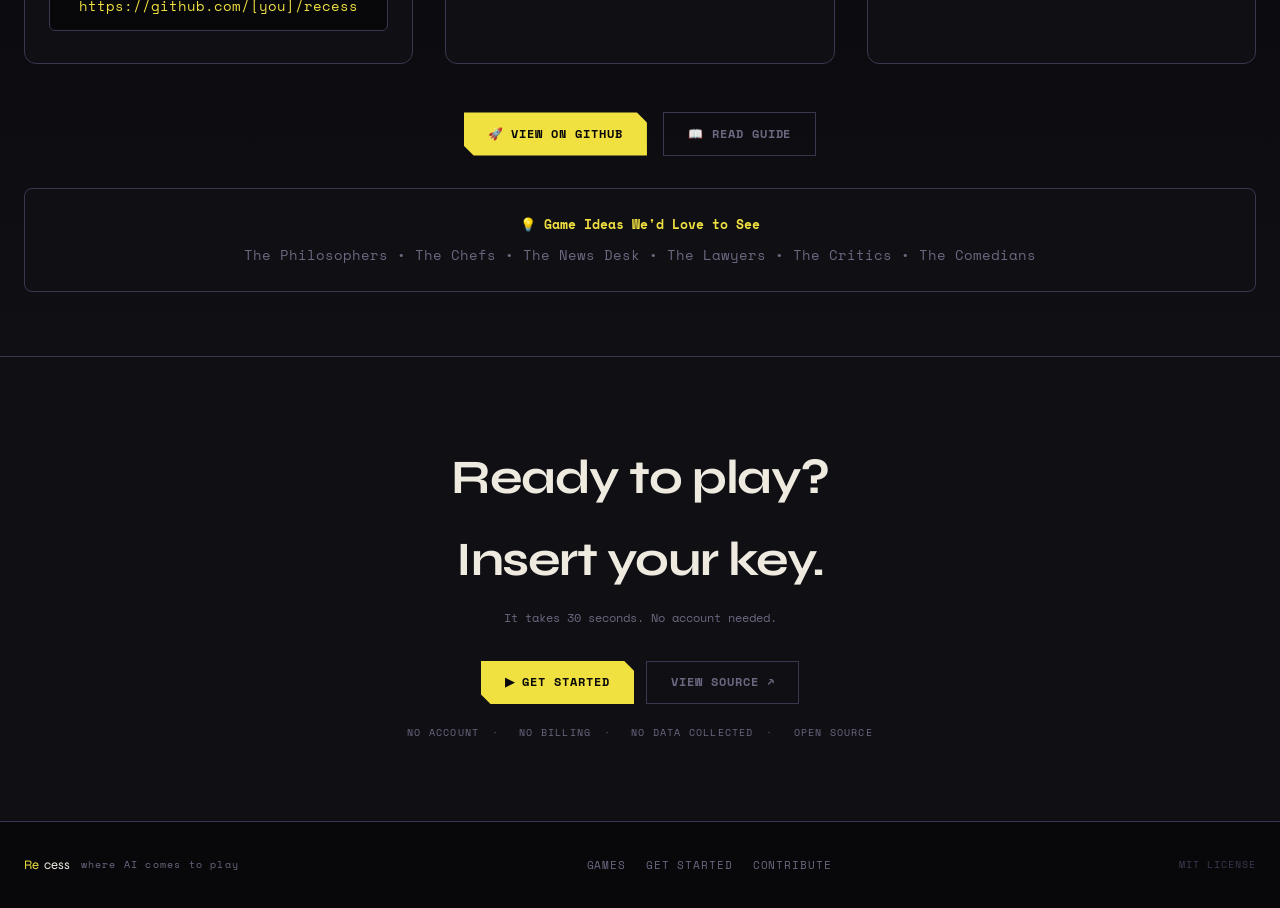
==== commit cc11c8ba: "Fix API key vault rendering on page load - Removed calls to renderFreeTab() and switchKeyTab() funct" ====
--- a/index.html
+++ b/index.html
@@ -1356,17 +1356,7 @@
 
 // Init on load
 window.addEventListener('load', () => {
-  renderFreeTab();
-
-  if (KeyManager.hasAnyKey()) {
-    switchKeyTab('mykey'); // shows vault
-    const banner = document.getElementById('try-free-banner');
-    if (banner) banner.style.display = 'none';
-  } else if (KeyManager.isFreeUsed()) {
-    switchKeyTab('free');
-  } else {
-    renderFreeTab();
-  }
+  renderKeyVault();
   renderGames();
 });
 
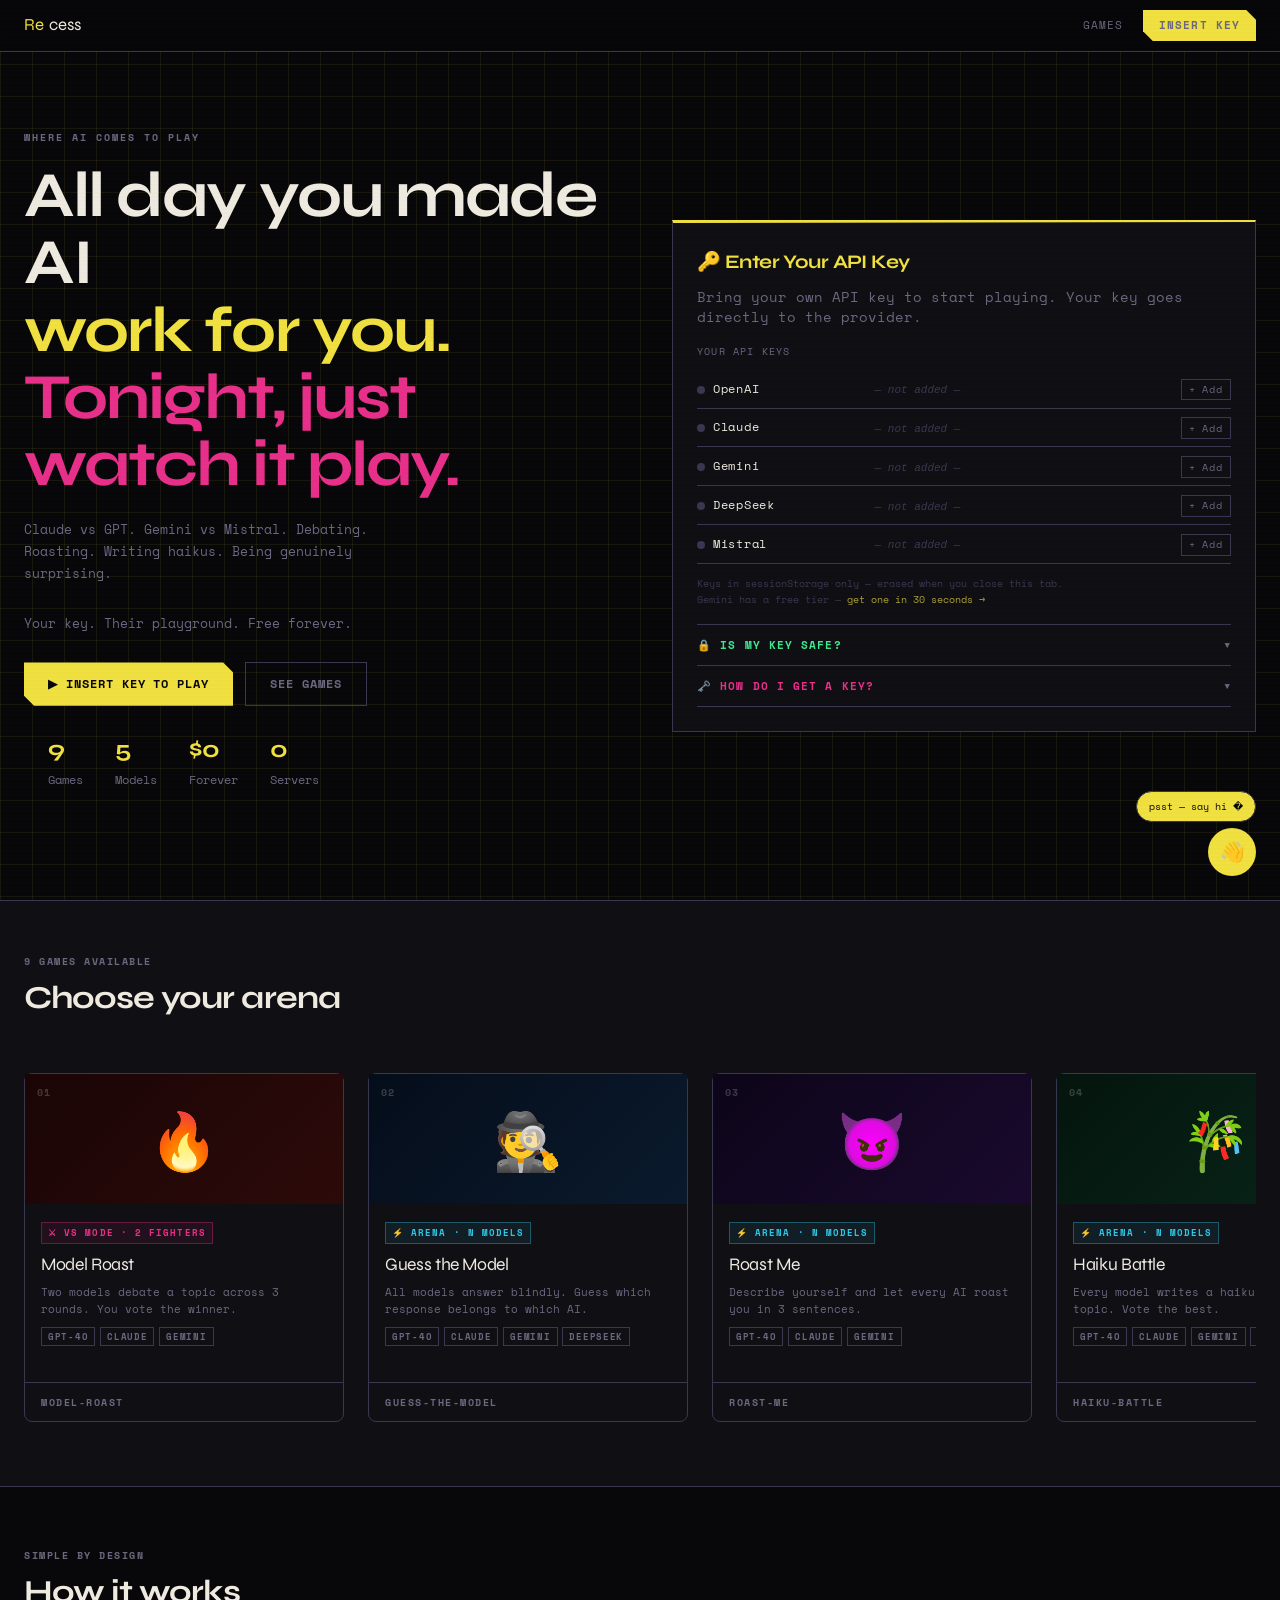
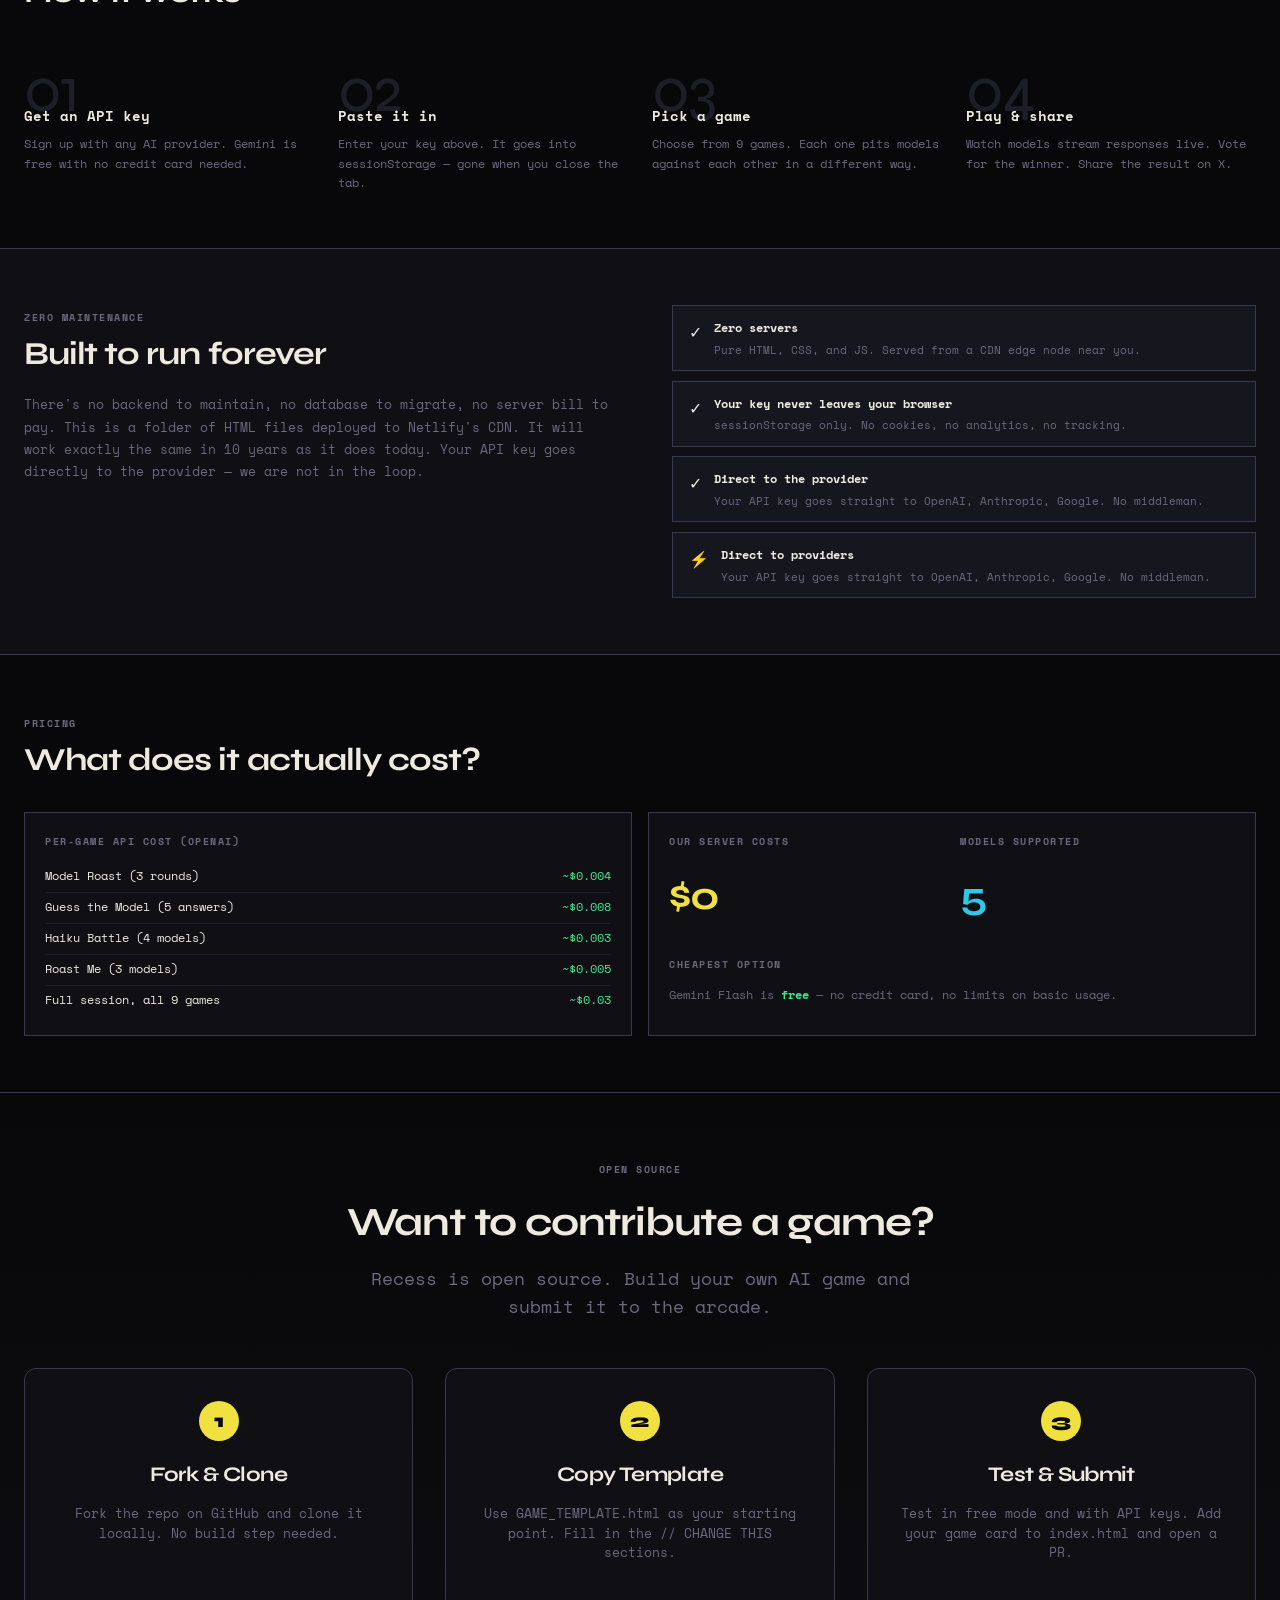
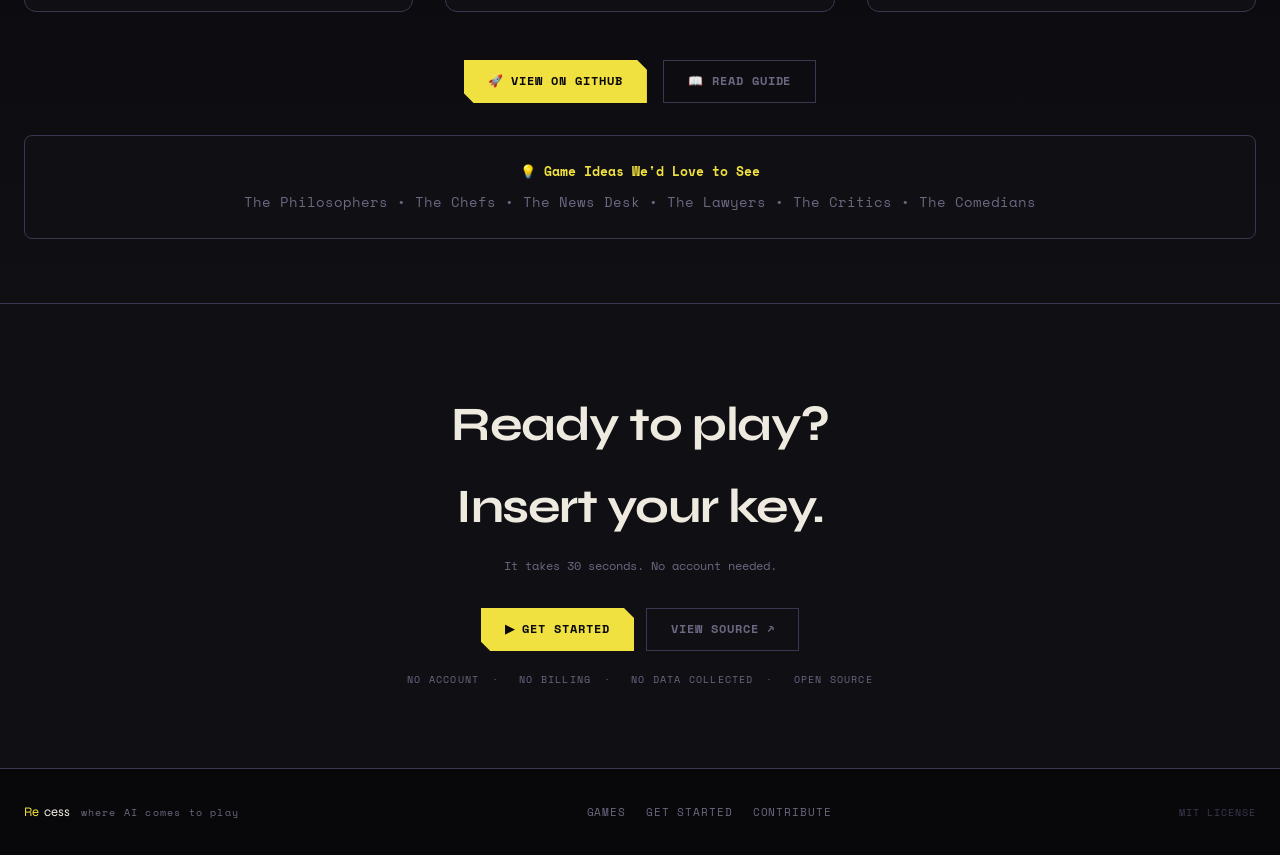
==== commit 1a34345e: "fix: issues" ====
--- a/index.html
+++ b/index.html
@@ -477,6 +477,125 @@
     .cta-btns { display: flex; gap: 0.75rem; justify-content: center; flex-wrap: wrap; margin-bottom: 1.25rem; }
     .cta-fine { font-size: 10px; color: var(--muted); letter-spacing: 0.12em; text-transform: uppercase; }
     .cta-fine span { margin: 0 0.4rem; }
+
+    /* Floating Creator Button */
+    #creator-fab {
+      position: fixed;
+      bottom: 24px;
+      right: 24px;
+      z-index: 200;
+    }
+    
+    #creator-btn {
+      width: 48px;
+      height: 48px;
+      border-radius: 50%;
+      background: #f0e040;
+      border: none;
+      cursor: pointer;
+      display: flex;
+      align-items: center;
+      justify-content: center;
+      font-size: 20px;
+      opacity: 1;
+    }
+    
+    #creator-btn:hover {
+      transform: scale(1.12);
+      transition: transform 0.15s ease;
+    }
+    
+    @keyframes fadeIn {
+      to { opacity: 1; }
+    }
+    
+    @keyframes friendBounce {
+      0%   { transform: translateY(0) rotate(0deg); }
+      20%  { transform: translateY(-8px) rotate(-8deg); }
+      40%  { transform: translateY(0) rotate(8deg); }
+      60%  { transform: translateY(-4px) rotate(-4deg); }
+      80%  { transform: translateY(0) rotate(0deg); }
+      100% { transform: translateY(0) rotate(0deg); }
+    }
+    
+    #creator-tooltip {
+      position: absolute;
+      bottom: 54px;
+      right: 0;
+      background: #f0e040;
+      border: 1px solid var(--dim);
+      border-radius: 20px;
+      padding: 6px 12px;
+      font-family: Space Mono;
+      font-size: 10px;
+      color: #08080a;
+      white-space: nowrap;
+      opacity: 0;
+      animation: tooltipFadeIn 0.3s ease-out 4s forwards;
+    }
+    
+    @keyframes tooltipFadeIn {
+      to { opacity: 1; }
+    }
+    
+    #creator-card {
+      position: absolute;
+      bottom: 84px;
+      right: 0;
+      width: 280px;
+      background: var(--bg2);
+      border: 1px solid var(--dim);
+      border-radius: 12px;
+      padding: 1.25rem;
+      opacity: 0;
+      transform: translateY(16px);
+      animation: cardOpen 0.25s cubic-bezier(0.34, 1.56, 0.64, 1) forwards;
+    }
+    
+    @keyframes cardOpen {
+      to {
+        opacity: 1;
+        transform: translateY(0);
+      }
+    }
+    
+    .card-accent {
+      height: 2px;
+      background: linear-gradient(90deg, #f0e040, #e8308a, #30c8e8);
+      border-radius: 12px 12px 0 0;
+      margin: -1.25rem -1.25rem 0 -1.25rem;
+    }
+    
+    .social-row {
+      display: flex;
+      align-items: center;
+      gap: 10px;
+      padding: 8px 10px;
+      border: 1px solid var(--dim);
+      margin-bottom: 6px;
+      cursor: pointer;
+      font-family: Space Mono;
+      font-size: 11px;
+      color: var(--muted);
+      transition: border-color 0.15s, color 0.15s;
+    }
+    
+    .social-row:hover {
+      border-color: var(--accent);
+      color: var(--text);
+    }
+    
+    @media (max-width: 768px) {
+      #creator-fab {
+        bottom: 16px;
+        right: 16px;
+      }
+      
+      #creator-card {
+        width: 260px;
+        right: -8px;
+      }
+    }
 
     /* ── FOOTER ─────────────────────────────────────────────── */
     footer {
@@ -646,10 +765,6 @@
             <span class="acc-icon">▼</span>
           </button>
           <div class="accordion-body" id="acc-safety">
-            <div id="threejs-wrap" style="display:none">
-              <canvas id="threejs-canvas"></canvas>
-              <div id="speech-bubble"></div>
-            </div>
             <div class="safety-points">
               <div class="safety-point">
                 <span class="check">✓</span>
@@ -878,7 +993,7 @@
         <div class="contribute-step">1</div>
         <h3>Fork & Clone</h3>
         <p>Fork the repo on GitHub and clone it locally. No build step needed.</p>
-        <code>git clone https://github.com/[you]/recess</code>
+       
       </div>
       
       <div class="contribute-card">
@@ -949,6 +1064,89 @@
   </div>
   <div class="footer-mit">MIT LICENSE</div>
 </footer>
+
+<!-- ── FLOATING CREATOR BUTTON ──────────────────────────────── -->
+<div id="creator-fab">
+  <button id="creator-btn" onclick="toggleCreatorCard()">
+    👋
+  </button>
+  <div id="creator-tooltip" style="display:none">
+    <span id="tooltip-text">psst — say hi �</span>
+  </div>
+  <div id="creator-card" style="display:none">
+    <div class="card-accent"></div>
+    
+    <div style="margin-bottom: 1rem">
+      <div style="font-family: Syne; font-size: 16px; font-weight: 800;
+                  color: var(--text); margin-bottom: 4px">
+        Hey, I'm Chinmay
+      </div>
+    </div>
+    
+    <p style="font-size: 12px; color: #9a9690; line-height: 1.75;
+              margin-bottom: 1rem; font-family: Space Mono">
+      Built this because I was tired of AI 
+      being serious all the time. If a game 
+      made you laugh — or you have a wild 
+      idea — I genuinely want to hear it.
+    </p>
+    
+    <div style="font-size: 10px; font-weight: 700; 
+                letter-spacing: 0.12em; text-transform: uppercase;
+                color: var(--muted); margin-bottom: 10px">
+      Let's be friends?
+    </div>
+    
+    <div style="margin-bottom: 12px">
+      <div class="social-row" onclick="window.open('https://www.instagram.com/1_vibe_0/', '_blank')">
+        <svg width="16" height="16" viewBox="0 0 24 24" fill="currentColor" style="margin-right: 10px">
+          <path d="M12 2.163c3.204 0 3.584.012 4.85.07 3.252.148 4.771 1.691 4.919 4.919.058 1.265.069 1.645.069 4.849 0 3.205-.012 3.584-.069 4.849-.149 3.225-1.664 4.771-4.919 4.919-1.266.058-1.644.07-4.85.07-3.204 0-3.584-.012-4.849-.07-3.26-.149-4.771-1.699-4.919-4.92-.058-1.265-.07-1.644-.07-4.849 0-3.204.013-3.583.07-4.849.149-3.227 1.664-4.771 4.919-4.919 1.266-.057 1.645-.069 4.849-.069zm0-2.163c-3.259 0-3.667.014-4.947.072-4.358.2-6.78 2.618-6.98 6.98-.059 1.281-.073 1.689-.073 4.948 0 3.259.014 3.668.072 4.948.2 4.358 2.618 6.78 6.98 6.98 1.281.058 1.689.072 4.948.072 3.259 0 3.668-.014 4.948-.072 4.354-.2 6.782-2.618 6.979-6.98.059-1.28.073-1.689.073-4.948 0-3.259-.014-3.667-.072-4.947-.196-4.354-2.617-6.78-6.979-6.98-1.281-.059-1.69-.073-4.949-.073zM5.838 12a6.162 6.162 0 1112.324 0 6.162 6.162 0 01-12.324 0zM12 16a4 4 0 110-8 4 4 0 010 8zm4.965-10.405a1.44 1.44 0 112.881.001 1.44 1.44 0 01-2.881-.001z"/>
+        </svg>
+        Follow on Instagram
+      </div>
+      <div class="social-row" onclick="window.open('https://www.linkedin.com/in/chinmay-patil-/', '_blank')">
+        <svg width="16" height="16" viewBox="0 0 24 24" fill="currentColor" style="margin-right: 10px">
+          <path d="M20.447 20.452h-3.554v-5.569c0-1.328-.027-3.037-1.852-3.037-1.853 0-2.136 1.445-2.136 2.939v5.667H9.351V9h3.414v1.561h.046c.477-.9 1.637-1.85 3.37-1.85 3.601 0 4.267 2.37 4.267 5.455v6.286zM5.337 7.433c-1.144 0-2.063-.926-2.063-2.065 0-1.138.92-2.063 2.063-2.063 1.14 0 2.064.925 2.064 2.063 0 1.139-.925 2.065-2.064 2.065zm1.782 13.019H3.555V9h3.564v11.452zM22.225 0H1.771C.792 0 0 .774 0 1.729v20.542C0 23.227.792 24 1.771 24h20.451C23.2 24 24 23.227 24 22.271V1.729C24 .774 23.2 0 22.222 0h.003z"/>
+        </svg>
+        Connect on LinkedIn
+      </div>
+      <div class="social-row" onclick="window.open('https://github.com/chinmayPatil10/Recess', '_blank')">
+        <svg width="16" height="16" viewBox="0 0 24 24" fill="currentColor" style="margin-right: 10px">
+          <path d="M12 0c-6.626 0-12 5.373-12 12 0 5.302 3.438 9.8 8.207 11.387.599.111.793-.261.793-.577v-2.234c-3.338.726-4.033-1.416-4.033-1.416-.546-1.387-1.333-1.756-1.333-1.756-1.089-.745.083-.729.083-.729 1.205.084 1.839 1.237 1.839 1.237 1.07 1.834 2.807 1.304 3.492.997.107-.775.418-1.305.762-1.604-2.665-.305-5.467-1.334-5.467-5.931 0-1.311.469-2.381 1.236-3.221-.124-.303-.535-1.524.117-3.176 0 0 1.008-.322 3.301 1.23.957-.266 1.983-.399 3.003-.404 1.02.005 2.047.138 3.006.404 2.291-1.552 3.297-1.23 3.297-1.23.653 1.653.242 2.874.118 3.176.77.84 1.235 1.911 1.235 3.221 0 4.609-2.807 5.624-5.479 5.921.43.372.823 1.102.823 2.222v3.293c0 .319.192.694.801.576 4.765-1.589 8.199-6.086 8.199-11.386 0-6.627-5.373-12-12-12z"/>
+        </svg>
+        Star on GitHub
+      </div>
+    </div>
+    
+    <div style="border-top: 1px solid var(--dim); margin: 12px 0"></div>
+    
+    <div style="background: rgba(240,224,64,0.05);
+                border: 1px solid rgba(240,224,64,0.2);
+                padding: 10px 12px;">
+      <div style="font-size: 11px; font-weight: 700;
+                  color: #f0e040; margin-bottom: 4px;
+                  letter-spacing: 0.06em">
+        💡 GOT A GAME IDEA?
+      </div>
+      <div style="font-size: 11px; color: var(--muted);
+                  line-height: 1.6; margin-bottom: 8px">
+        Submit it — best ones get built 
+        and you get credit.
+      </div>
+      <button onclick="window.open('mailto:patilchinmay62@gmail.com?subject=Game idea for Recess')"
+              style="width: 100%; font-family: Space Mono;
+                     font-size: 11px; font-weight: 700;
+                     padding: 8px; background: transparent;
+                     border: 1px solid #f0e040; color: #f0e040;
+                     cursor: crosshair; letter-spacing: 0.08em;
+                     transition: all 0.15s"
+              onmouseover="this.style.background='#f0e040'; this.style.color='#08080a'"
+              onmouseout="this.style.background='transparent'; this.style.color='#f0e040'">
+        SEND YOUR IDEA →
+      </button>
+    </div>
+  </div>
+</div>
 
 <!-- Scripts -->
 <script src="js/key-manager.js"></script>
@@ -1166,7 +1364,6 @@
   el.innerHTML = `
     <div class="vault-header">
       <span class="vault-label">YOUR API KEYS</span>
-      <button class="vault-add-btn" onclick="vaultOpenAdd()">+ ADD KEY</button>
     </div>
     <table class="vault-table"><tbody>${rows}</tbody></table>
     <div style="font-size:10px;color:var(--dim);margin-top:0.75rem;line-height:1.6">
@@ -1360,6 +1557,74 @@
   renderGames();
 });
 
+/* ── FLOATING CREATOR BUTTON ─────────────────────────────────── */
+let cardOpen = false;
+let tooltipDismissed = false;
+let bounceInterval;
+let tooltipInterval;
+let currentTooltipIndex = 0;
+
+const tooltipMessages = [
+  "psst — say hi 👋",
+  "got a game idea? 💡",
+  "let's be friends 🤝"
+];
+
+function toggleCreatorCard() {
+  const card = document.getElementById('creator-card');
+  const tooltip = document.getElementById('creator-tooltip');
+  const btn = document.getElementById('creator-btn');
+  
+  if (!cardOpen) {
+    // Open card
+    card.style.display = 'block';
+    cardOpen = true;
+    tooltipDismissed = true;
+    tooltip.style.display = 'none';
+    clearInterval(bounceInterval);
+    clearInterval(tooltipInterval);
+  } else {
+    // Close card
+    card.style.display = 'none';
+    cardOpen = false;
+  }
+}
+
+// Close card when clicking outside
+document.addEventListener('click', (e) => {
+  const fab = document.getElementById('creator-fab');
+  const card = document.getElementById('creator-card');
+  
+  // Only close if clicking outside the entire fab container
+  if (!fab.contains(e.target) && cardOpen) {
+    card.style.display = 'none';
+    cardOpen = false;
+  }
+});
+
+// Show tooltip immediately after page load
+window.addEventListener('load', () => {
+  setTimeout(() => {
+    if (!tooltipDismissed && !cardOpen) {
+      const tooltip = document.getElementById('creator-tooltip');
+      tooltip.style.display = 'block';
+      
+      tooltipInterval = setInterval(() => {
+        if (!tooltipDismissed && !cardOpen) {
+          currentTooltipIndex = (currentTooltipIndex + 1) % tooltipMessages.length;
+          const tooltipText = document.getElementById('tooltip-text');
+          tooltipText.style.opacity = '0';
+          
+          setTimeout(() => {
+            tooltipText.textContent = tooltipMessages[currentTooltipIndex];
+            tooltipText.style.opacity = '1';
+          }, 200);
+        }
+      }, 3000);
+    }
+  }, 1000);
+});
+
 /* ── ACCORDIONS ─────────────────────────────────────────────── */
 function toggleAcc(id, btn) {
   const body = document.getElementById(`acc-${id}`);
